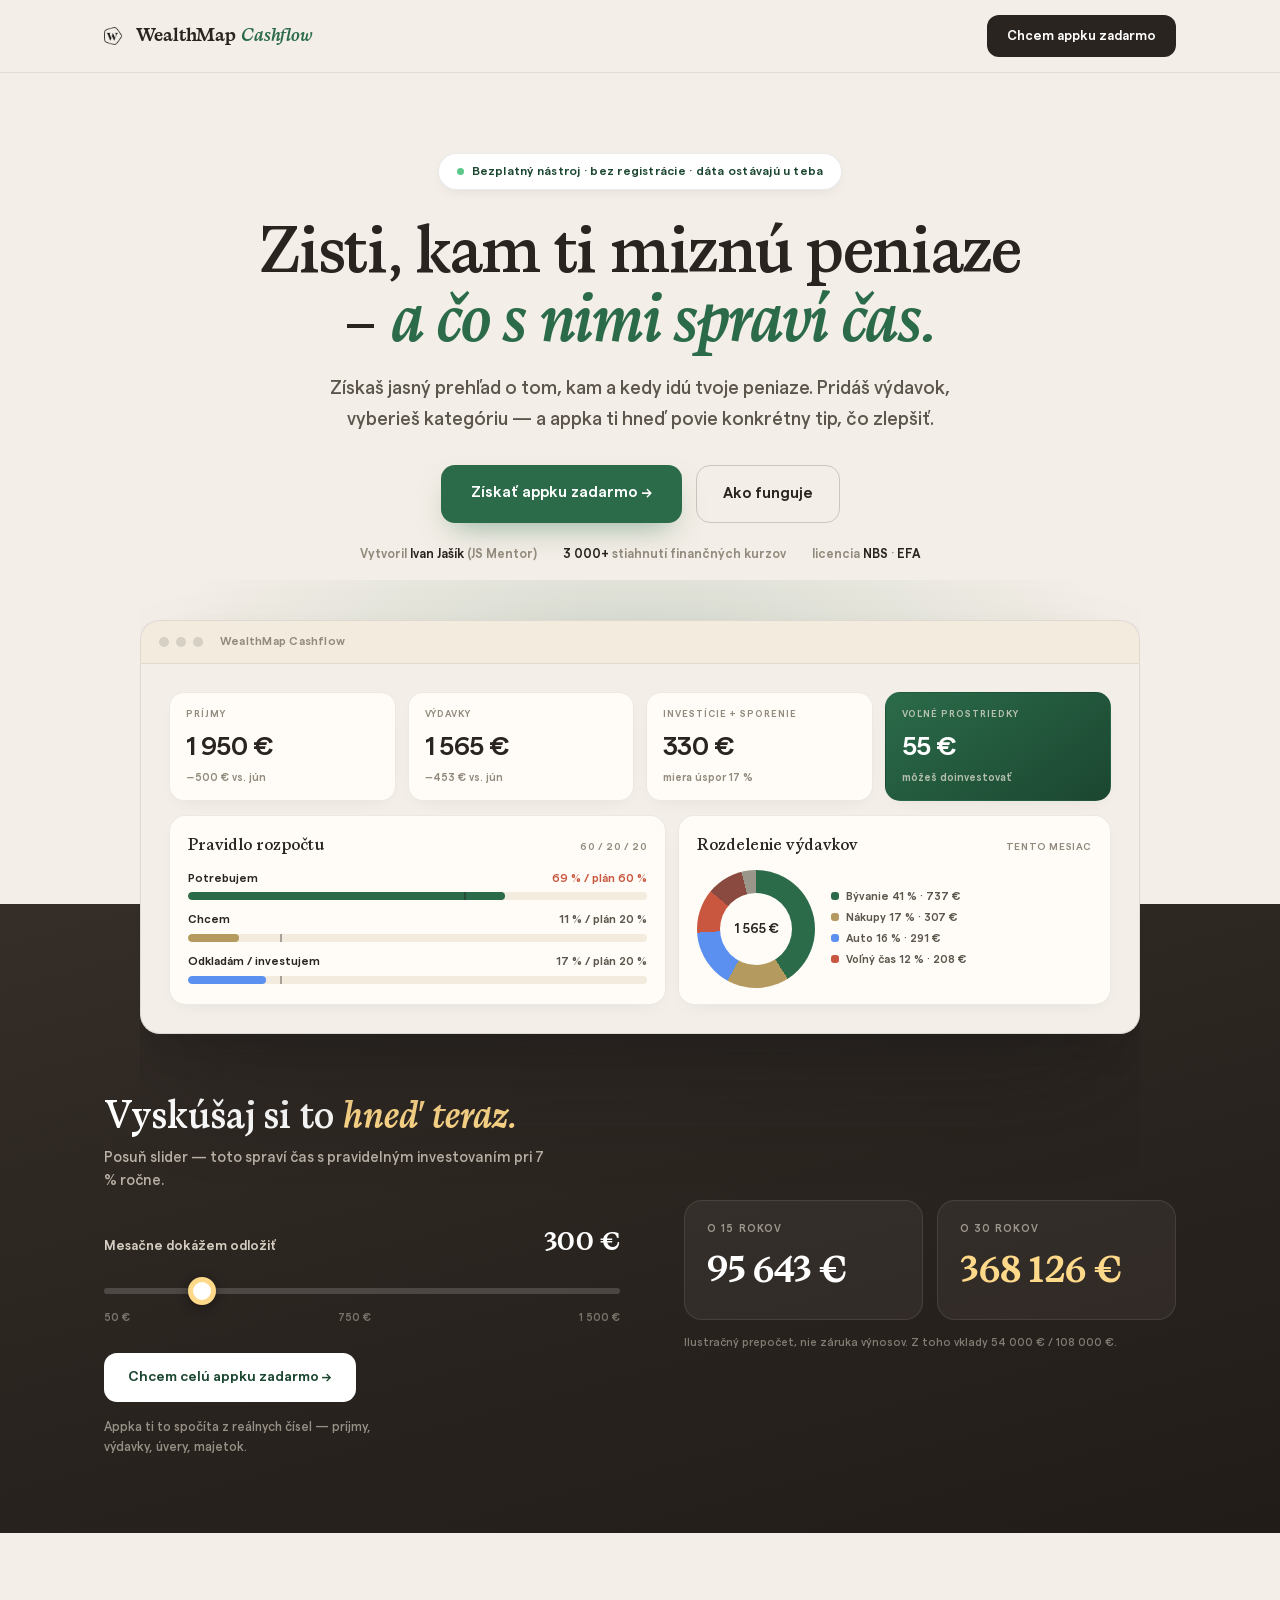
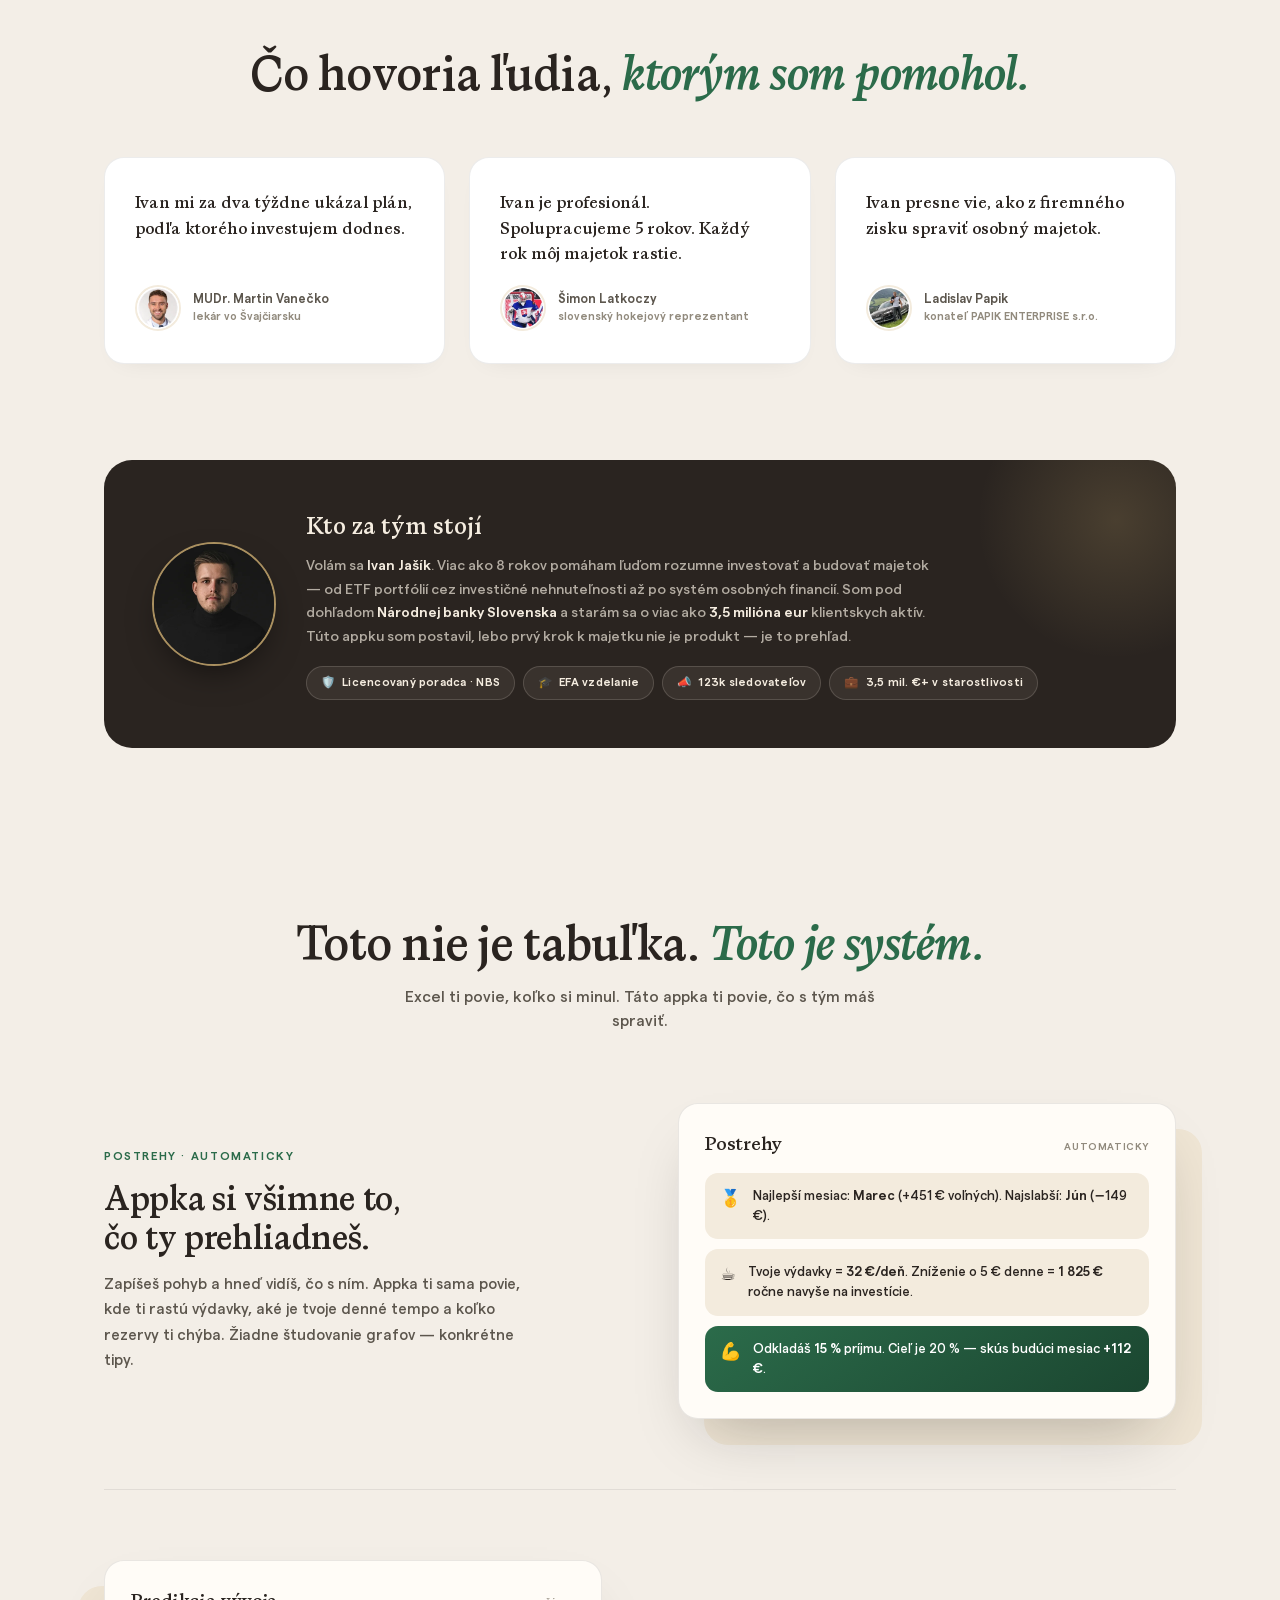
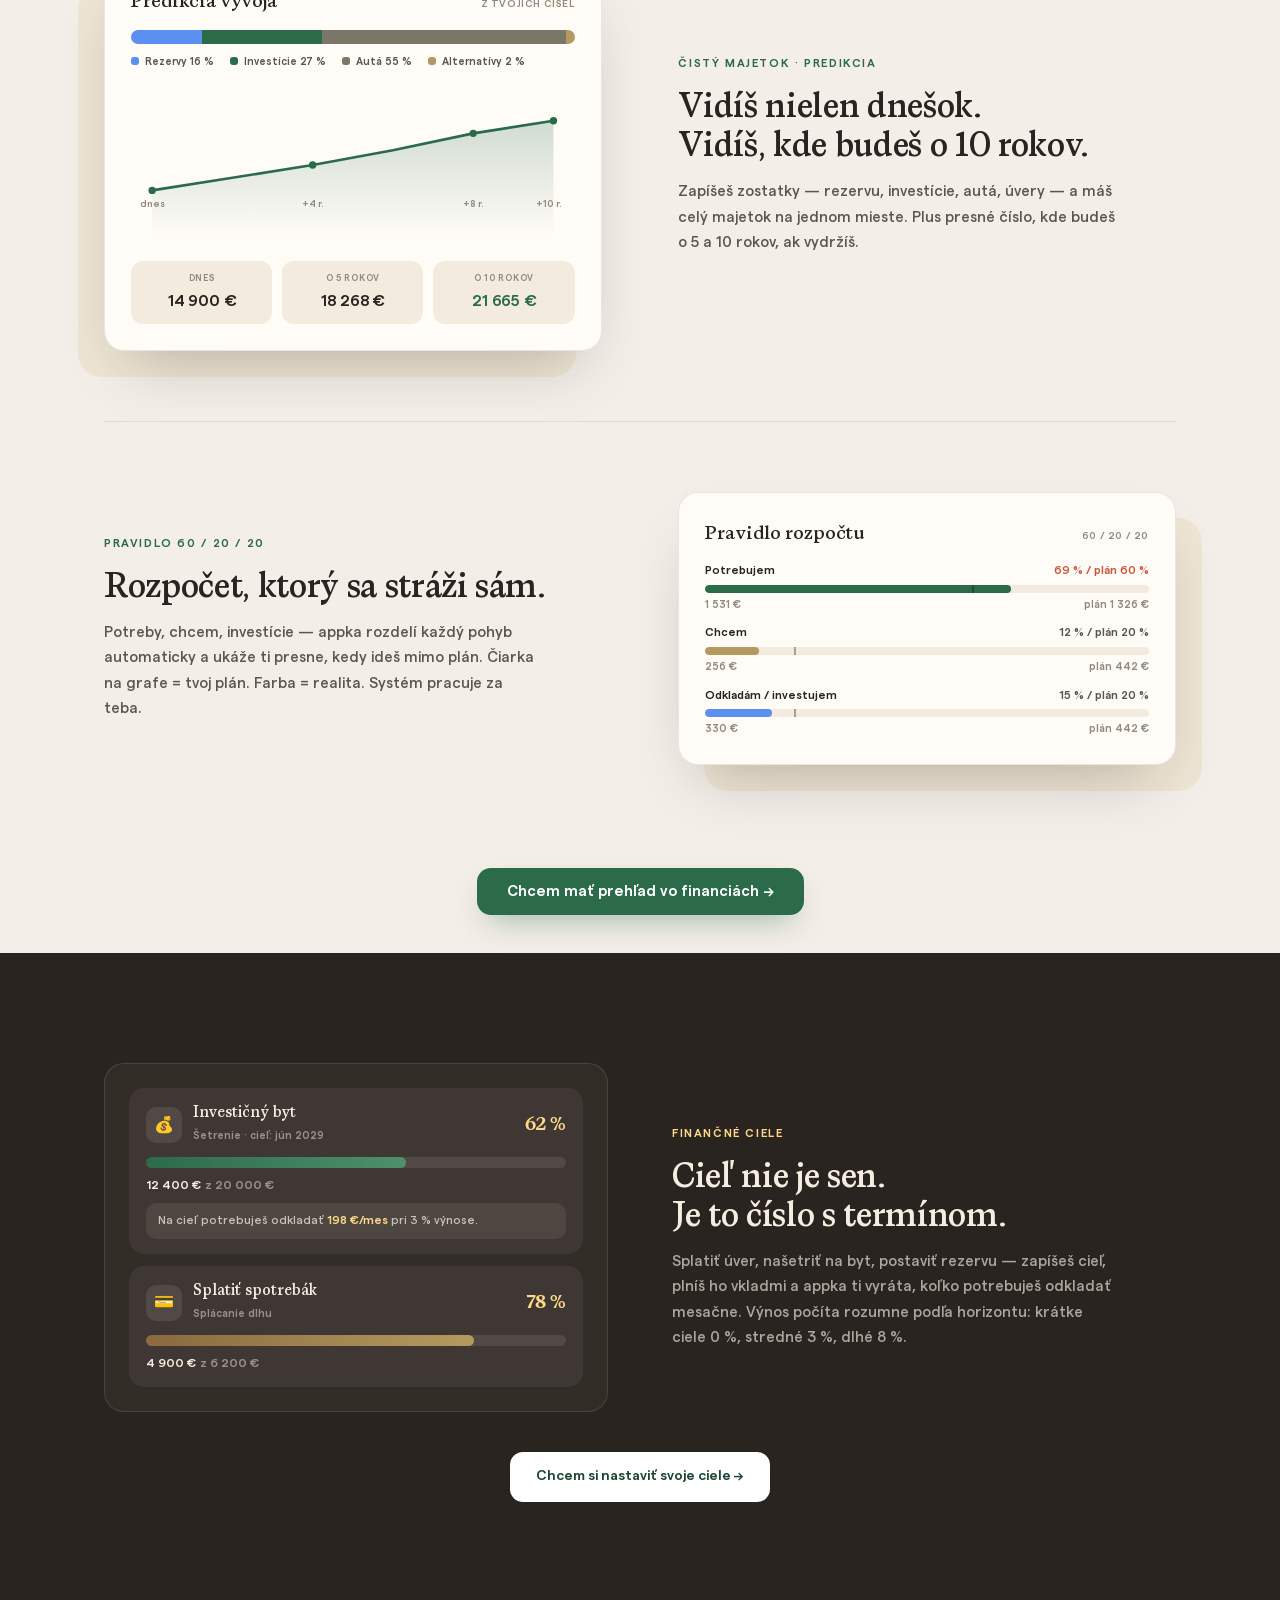
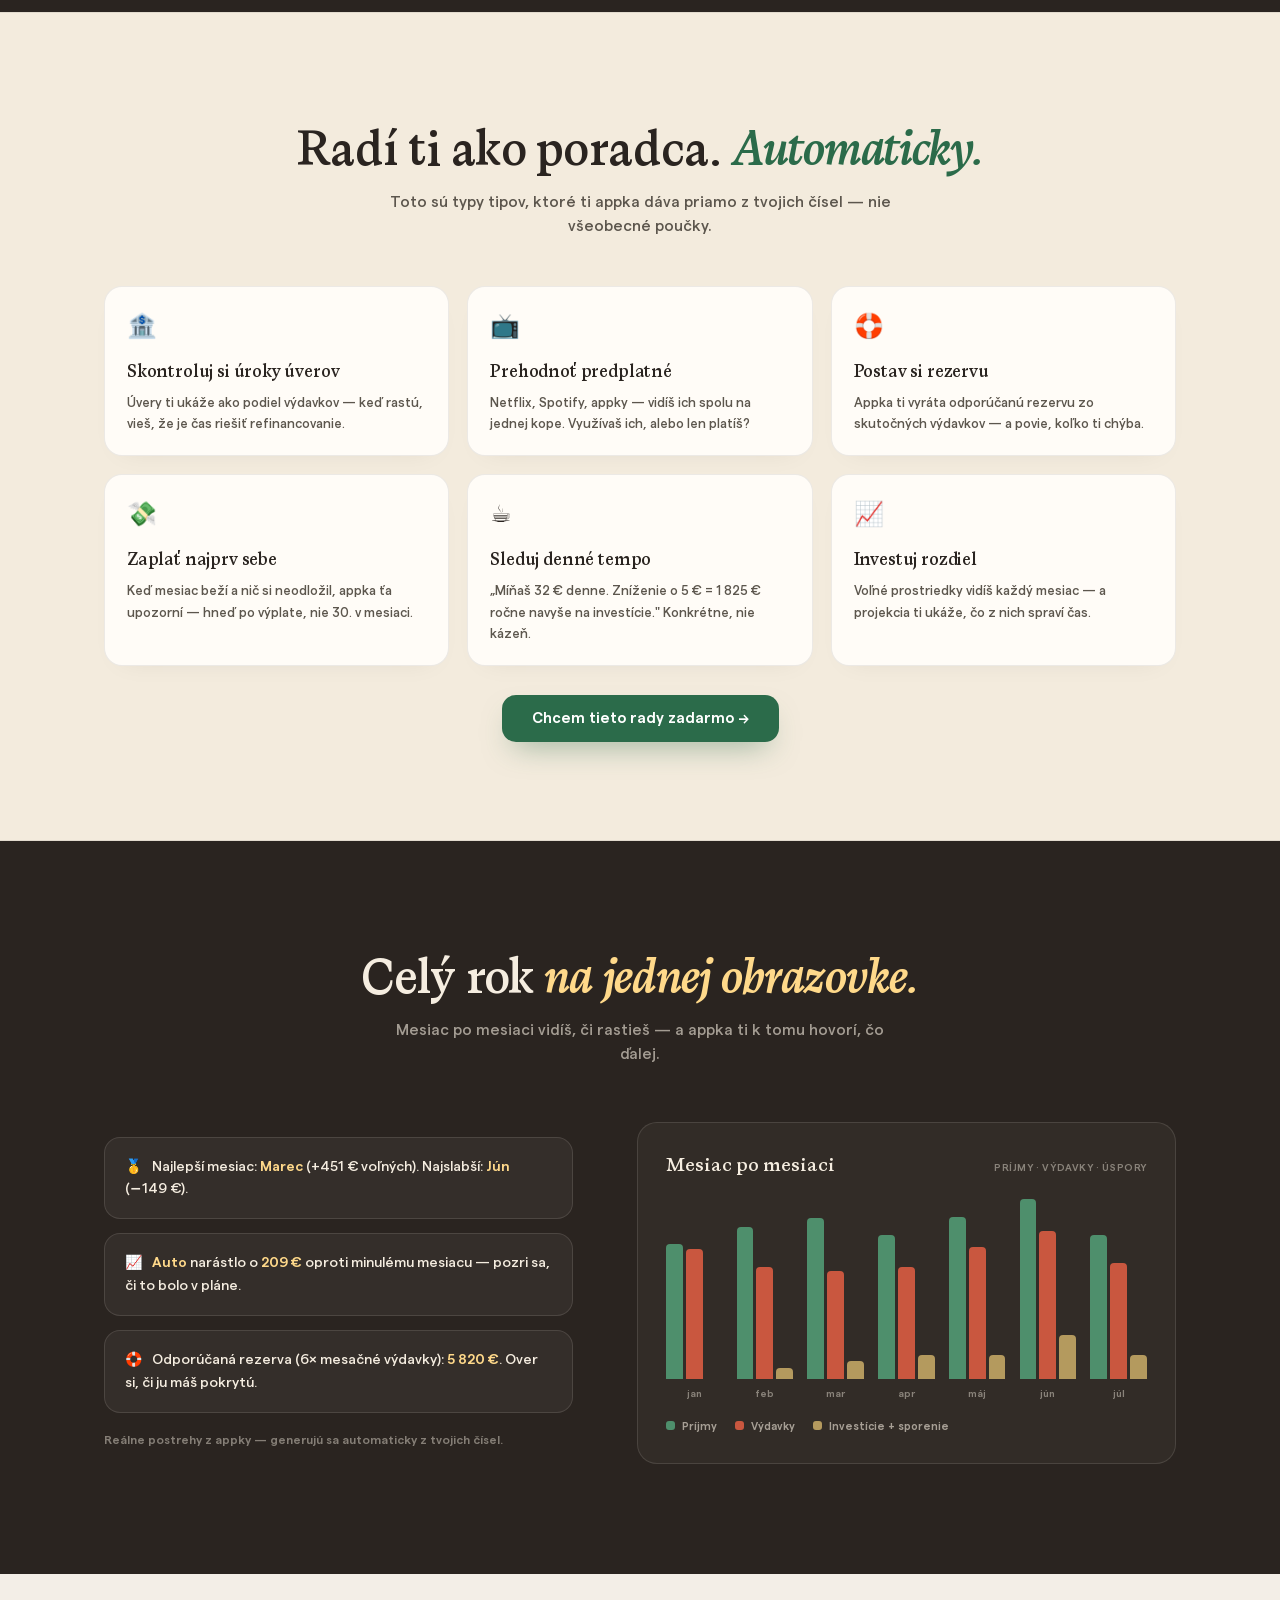
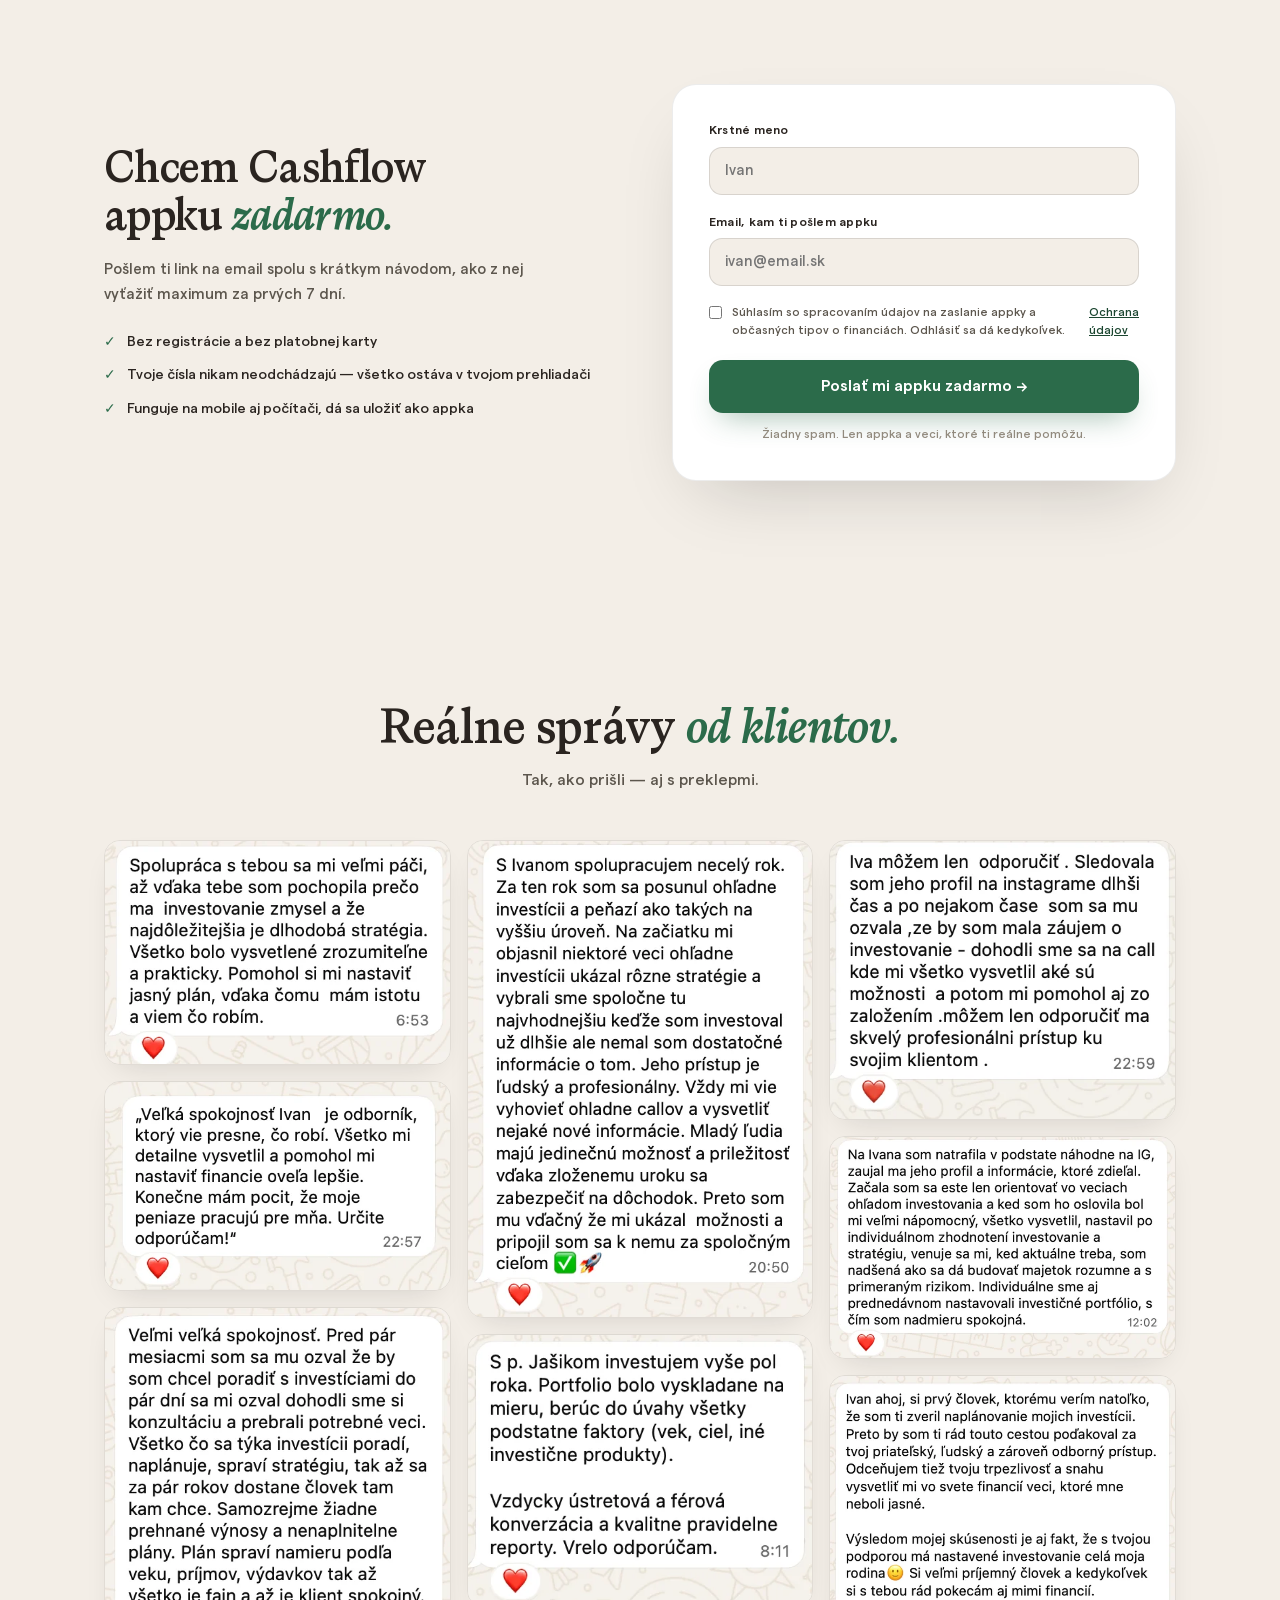
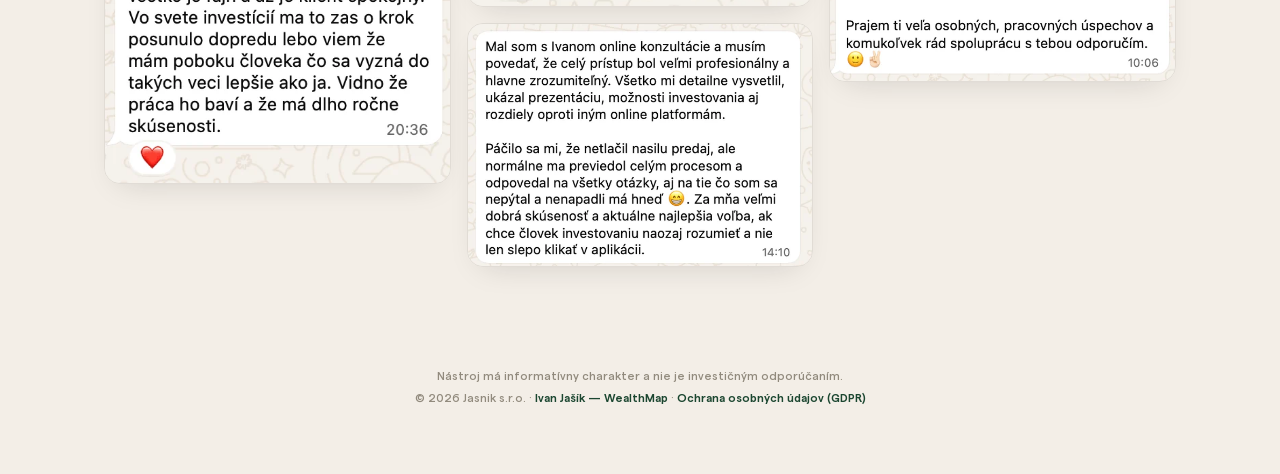
==== index.html @ 5a1b3ca8 "Oprava mobile headeru: bez pretekania, menší padding CTA. Co-authored-by: Cursor <cursoragent@cursor" ====
<!DOCTYPE html>
<html lang="sk">
<head>
<meta charset="UTF-8">
<meta name="viewport" content="width=device-width, initial-scale=1.0, viewport-fit=cover">
<title>WealthMap Cashflow — zisti, kam ti miznú peniaze a čo s nimi spraví čas</title>
<meta name="description" content="Bezplatná appka, ktorá ti ukáže kam idú tvoje peniaze, koľko dokážeš investovať a aký majetok z toho vyrastie. Bez registrácie, dáta ostávajú u teba.">
<style>
  @font-face{font-family:'Calvino';src:url([data-uri]) format('woff2');font-weight:400 600;font-style:normal;font-display:swap}
  @font-face{font-family:'Calvino';src:url([data-uri]) format('woff2');font-weight:700 800;font-style:normal;font-display:swap}
  @font-face{font-family:'Calvino';src:url([data-uri]) format('woff2');font-weight:400 800;font-style:italic;font-display:swap}
  @font-face{font-family:'Matter';src:url([data-uri]) format('woff2');font-weight:400;font-display:swap}
  @font-face{font-family:'Matter';src:url([data-uri]) format('woff2');font-weight:500 600;font-display:swap}
  @font-face{font-family:'Matter';src:url([data-uri]) format('woff2');font-weight:700 800;font-display:swap}
  :root{
    --bg:#f3eee7; --paper:#FFFCF7; --card:#F3EBDD; --panel:#EFE5D4; --ink:#2a2420; --muted:#5C564D; --faint:#918A7D;
    --green:#2B6B4A; --green-d:#1B4630; --glow:#5BC78A; --gold:#B49A5E; --red:#C9573F; --blue:#5B8FF0; --hair:rgba(20,20,20,.08);
    --ds:'Calvino',Georgia,serif; --bs:'Matter',system-ui,sans-serif;
  }
  *{margin:0;padding:0;box-sizing:border-box}
  html{scroll-behavior:smooth;overflow-x:hidden;overflow-x:clip}
  body{background:var(--bg);color:var(--ink);font-family:var(--bs);-webkit-font-smoothing:antialiased;line-height:1.55;overflow-x:hidden;overflow-x:clip}
  .wrap{max-width:1120px;margin:0 auto;padding:0 24px}
  a{color:inherit}

  .rv{opacity:0;transform:translateY(22px);transition:opacity .7s ease,transform .7s ease}
  .rv.in{opacity:1;transform:none}
  .nbtn-short{display:none}
  @media(prefers-reduced-motion:reduce){.rv{opacity:1;transform:none;transition:none}*{transition:none!important;animation:none!important;scroll-behavior:auto}}

  nav{position:sticky;top:0;z-index:60;background:color-mix(in srgb,var(--bg) 88%,transparent);backdrop-filter:blur(16px);-webkit-backdrop-filter:blur(16px);border-bottom:1px solid var(--hair)}
  .nv{display:flex;align-items:center;justify-content:space-between;gap:16px;padding:15px 0}
  .logo{font-family:var(--ds);font-weight:700;font-size:19px;letter-spacing:-.01em;display:flex;align-items:center;min-width:0;white-space:nowrap}
  .logo i,.logo-sub{font-style:italic;color:var(--green);font-weight:600}
  .logo-sub{margin-left:.28em}
  .nbtn{background:var(--ink);color:#fff;text-decoration:none;font-size:13px;font-weight:800;padding:11px 20px;border-radius:12px;transition:background .2s,transform .2s;flex-shrink:0;white-space:nowrap}
  .nbtn:hover{background:var(--green-d);transform:translateY(-1px)}

  @media(max-width:720px){
    .wrap{padding:0 14px}
    .nv{padding:10px 0;gap:8px;flex-wrap:nowrap}
    .logo{font-size:13px;min-width:0;gap:0;letter-spacing:-.025em}
    .logo img{height:18px!important;width:auto!important;vertical-align:middle!important;margin-right:5px!important;flex-shrink:0}
    .logo-sub{display:inline;margin-left:.18em}
    .nbtn{flex-shrink:0;font-size:11px;padding:7px 6px;border-radius:9px;white-space:nowrap;line-height:1.15}
    .nbtn-full{display:none}
    .nbtn-short{display:inline}
    .eyebrow{max-width:100%;box-sizing:border-box;white-space:normal;line-height:1.35;padding:8px 14px;font-size:11.5px;border-radius:16px}
    .hcta{flex-direction:column;align-items:stretch;gap:10px}
    .btn-p,.btn-s{width:100%;text-align:center;padding:15px 18px;box-sizing:border-box}
    .trust{gap:6px 16px}
    .hero,.heroshot{overflow-x:clip;max-width:100%}
    .heroshot::before{inset:-24px 0 auto;width:100%;left:0;right:0}
    .browser{max-width:100%;box-shadow:0 28px 56px -28px rgba(20,20,20,.4),0 12px 24px -16px rgba(20,20,20,.2)}
    .about::after{right:-40px;top:-40px;width:180px;height:180px}
  }
  @media(max-width:400px){
    .wrap{padding:0 12px}
    .nv{gap:8px;padding:8px 0}
    .logo{font-size:12px}
    .logo img{height:17px!important;margin-right:4px!important}
    .nbtn{font-size:10.5px;padding:6px 5px;border-radius:8px}
  }

  /* HERO */
  .hero{padding:clamp(48px,7vw,80px) 0 0;text-align:center;position:relative;overflow-x:clip}
  .eyebrow{display:inline-flex;align-items:center;gap:8px;background:#fff;border:1px solid var(--hair);border-radius:99px;padding:8px 18px;font-size:12px;font-weight:800;color:var(--green-d);margin-bottom:26px;letter-spacing:.02em;box-shadow:0 4px 14px -6px rgba(20,20,20,.12)}
  .eyebrow::before{content:"";width:7px;height:7px;border-radius:50%;background:var(--glow)}
  h1{text-wrap:balance;font-family:var(--ds);font-weight:600;font-size:clamp(38px,6vw,66px);line-height:1.05;letter-spacing:-.02em;max-width:860px;margin:0 auto 20px}
  h1 em{font-style:italic;color:var(--green)}
  .sub{font-size:clamp(15px,2vw,18.5px);font-weight:500;color:var(--muted);max-width:640px;margin:0 auto 30px;line-height:1.65}
  .hcta{display:flex;justify-content:center;gap:14px;flex-wrap:wrap;margin-bottom:22px}
  .btn-p{background:var(--green);color:#fff;text-decoration:none;font-size:15px;font-weight:800;padding:16px 30px;border-radius:14px;transition:.2s;box-shadow:0 14px 30px -12px rgba(43,107,74,.5)}
  .btn-p:hover{background:var(--green-d);transform:translateY(-2px)}
  .btn-s{background:transparent;color:var(--ink);text-decoration:none;font-size:15px;font-weight:800;padding:16px 26px;border-radius:14px;border:1.5px solid rgba(20,20,20,.18);transition:.2s}
  .btn-s:hover{border-color:var(--ink)}
  .trust{display:flex;flex-wrap:wrap;justify-content:center;gap:8px 26px;font-size:12.5px;font-weight:700;color:var(--faint);margin-bottom:clamp(36px,6vw,56px)}
  .trust b{color:var(--ink);font-weight:800}

  /* ===== ŽIVÝ DASHBOARD (natívne UI appky) ===== */
  .heroshot{position:relative;max-width:min(1000px,100%);margin:0 auto;z-index:2;text-align:left;overflow-x:clip}
  .heroshot::before{content:"";position:absolute;inset:-40px -60px auto;height:70%;background:radial-gradient(60% 80% at 50% 20%,rgba(43,107,74,.14),transparent 70%);z-index:-1;pointer-events:none}
  .browser{border-radius:20px;overflow:hidden;border:1px solid rgba(20,20,20,.1);box-shadow:0 60px 120px -40px rgba(20,20,20,.45),0 20px 40px -20px rgba(20,20,20,.25);background:var(--bg)}
  .bbar{display:flex;align-items:center;gap:7px;background:var(--card);border-bottom:1px solid var(--hair);padding:12px 18px}
  .bbar span{width:10px;height:10px;border-radius:50%;background:rgba(20,20,20,.13)}
  .bbar i{font-style:normal;font-size:11.5px;font-weight:700;color:var(--faint);margin-left:10px;letter-spacing:.02em}
  .app{padding:clamp(16px,2.6vw,28px)}
  .kpis{display:grid;grid-template-columns:repeat(4,1fr);gap:12px;margin-bottom:14px}
  @media(max-width:760px){.kpis{grid-template-columns:1fr 1fr}}
  .kpi{background:var(--paper);border:1px solid var(--hair);border-radius:15px;padding:14px 16px;box-shadow:0 6px 18px -10px rgba(20,20,20,.1)}
  .kpi .kl{font-size:9.5px;font-weight:800;letter-spacing:.1em;text-transform:uppercase;color:var(--faint);margin-bottom:5px}
  .kpi .kv{font-size:clamp(19px,2.4vw,26px);font-weight:800;letter-spacing:-.02em}
  .kpi .ks{font-size:10.5px;font-weight:700;color:var(--faint);margin-top:3px}
  .kpi.gr{background:linear-gradient(145deg,#2B6B4A,#1B4630);border-color:transparent;color:#fff}
  .kpi.gr .kl,.kpi.gr .ks{color:rgba(243,235,221,.7)}
  .apppanels{display:grid;grid-template-columns:1.15fr 1fr;gap:12px}
  @media(max-width:760px){.apppanels{grid-template-columns:1fr}}
  .apanel{background:var(--paper);border:1px solid var(--hair);border-radius:16px;padding:16px 18px;box-shadow:0 6px 18px -10px rgba(20,20,20,.1)}
  .apanel h4{font-family:var(--ds);font-size:16.5px;font-weight:600;margin-bottom:12px;display:flex;justify-content:space-between;align-items:baseline}
  .apanel h4 small{font-family:var(--bs);font-size:10px;font-weight:800;color:var(--faint);letter-spacing:.06em}
  .rl{margin-bottom:11px}
  .rl .rt{display:flex;justify-content:space-between;font-size:11.5px;font-weight:800;margin-bottom:5px}
  .rl .rt b{color:var(--muted);font-weight:800}
  .rl .rt .over{color:var(--red)}
  .bar{height:8px;border-radius:5px;background:var(--card);overflow:hidden;position:relative}
  .bar::after{content:"";position:absolute;left:var(--plan,60%);top:-2px;bottom:-2px;width:2px;background:rgba(20,20,20,.35)}
  .bar i{display:block;height:100%;border-radius:5px;background:var(--green);width:0;transition:width 1.1s cubic-bezier(.2,.7,.2,1)}
  .bar i.gold{background:var(--gold)}
  .bar i.blue{background:var(--blue)}
  .in .bar i{width:var(--w)}
  .donutrow{display:flex;gap:16px;align-items:center}
  .donut{width:118px;height:118px;border-radius:50%;flex-shrink:0;background:conic-gradient(var(--green) 0 41%,var(--gold) 41% 58%,var(--blue) 58% 74%,var(--red) 74% 86%,#8a4a3f 86% 96%,#9a9689 96% 100%);display:grid;place-items:center;transform:rotate(-90deg);opacity:0;transition:transform 1s ease,opacity .8s ease}
  .in .donut{transform:rotate(0);opacity:1}
  .donut::after{content:"";width:72px;height:72px;border-radius:50%;background:var(--paper)}
  .donut b{position:absolute;transform:rotate(90deg);font-size:13px;font-weight:800}
  .in .donut b{transform:rotate(0)}
  .dleg{font-size:11px;font-weight:700;color:var(--muted);line-height:1.9}
  .dleg i{display:inline-block;width:8px;height:8px;border-radius:3px;margin-right:7px}

  /* TEASER BAND */
  .teaserband{background:linear-gradient(165deg,#342d28,#211c18);margin-top:-130px;padding:190px 0 76px;color:#fff}
  @media(max-width:700px){.teaserband{margin-top:-70px;padding-top:120px}}
  .trow{display:grid;grid-template-columns:1.05fr 1fr;gap:clamp(28px,5vw,70px);align-items:center}
  @media(max-width:820px){.trow{grid-template-columns:1fr}}
  .teaser .tt{text-wrap:balance;font-family:var(--ds);font-size:clamp(26px,3.6vw,38px);font-weight:600;line-height:1.15;margin-bottom:10px}
  .teaser .tt em{font-style:italic;color:#FFD98A}
  .teaser .ts{font-size:14.5px;font-weight:600;color:rgba(243,235,221,.7);margin-bottom:30px;max-width:440px}
  .sliderbox label{display:flex;justify-content:space-between;align-items:baseline;font-size:13px;font-weight:800;color:rgba(243,235,221,.85);margin-bottom:14px}
  .sliderbox label b{font-size:26px;color:#fff;font-family:var(--ds)}
  input[type=range]{width:100%;appearance:none;height:6px;border-radius:99px;background:rgba(255,255,255,.16);outline:none}
  input[type=range]::-webkit-slider-thumb{appearance:none;width:28px;height:28px;border-radius:50%;background:#fff;cursor:pointer;box-shadow:0 3px 12px rgba(0,0,0,.4);border:5px solid #FFD98A}
  input[type=range]::-moz-range-thumb{width:18px;height:18px;border-radius:50%;background:#fff;border:5px solid #FFD98A;cursor:pointer}
  .rmarks{display:flex;justify-content:space-between;font-size:10.5px;font-weight:700;color:rgba(243,235,221,.4);margin-top:9px}
  .tres{display:grid;grid-template-columns:1fr 1fr;gap:14px}
  .tcell{background:rgba(245,237,224,.05);border:1px solid rgba(245,237,224,.1);border-radius:18px;padding:20px 22px}
  .tcell .l{font-size:10.5px;font-weight:800;letter-spacing:.1em;text-transform:uppercase;color:rgba(243,235,221,.55);margin-bottom:6px}
  .tcell .v{font-family:var(--ds);font-size:clamp(26px,3vw,36px);font-weight:700;color:#fff}
  .tcell.big .v{color:#FFD98A}
  .tnote{grid-column:1/-1;font-size:11px;font-weight:600;color:rgba(243,235,221,.45)}
  .tcta{margin-top:26px;display:flex;flex-wrap:wrap;align-items:center;gap:16px}
  .tcta a{background:#fff;color:var(--green-d);text-decoration:none;font-weight:800;font-size:14px;padding:14px 24px;border-radius:13px;transition:.2s}
  .tcta a:hover{transform:translateY(-2px)}
  .tcta span{font-size:12.5px;font-weight:600;color:rgba(243,235,221,.55);max-width:280px}

  /* FEATURES */
  .features{padding:clamp(70px,9vw,110px) 0 clamp(20px,4vw,50px)}
  .sh{text-wrap:balance;font-family:var(--ds);font-weight:600;font-size:clamp(30px,4.4vw,48px);letter-spacing:-.015em;text-align:center;line-height:1.1;margin-bottom:14px}
  .sh em{font-style:italic;color:var(--green)}
  .shs{text-align:center;color:var(--muted);font-weight:500;font-size:15.5px;max-width:520px;margin:0 auto}
  .frow{display:grid;grid-template-columns:1fr 1fr;gap:clamp(26px,6vw,90px);align-items:center;padding:clamp(40px,6vw,70px) 0}
  .frow+.frow{border-top:1px solid var(--hair)}
  @media(max-width:840px){
    .frow{grid-template-columns:1fr;gap:24px;padding:40px 0}
    .frow .fmedia{order:-1;margin:0}
    .fmedia::before{display:none}
    .fcardui{box-shadow:0 14px 30px -18px rgba(20,20,20,.18)}
  }
  .fkicker{font-size:11.5px;font-weight:800;letter-spacing:.14em;text-transform:uppercase;color:var(--green);margin-bottom:14px}
  .frow h3{text-wrap:balance;font-family:var(--ds);font-size:clamp(25px,3vw,34px);font-weight:600;letter-spacing:-.01em;line-height:1.15;margin-bottom:14px}
  .frow>div>p{font-size:15px;font-weight:500;color:var(--muted);line-height:1.7;max-width:440px}
  .fmedia{position:relative}
  .fmedia::before{content:"";position:absolute;inset:26px -26px -26px 26px;background:var(--panel);border-radius:24px;z-index:0}
  .fmedia.alt::before{inset:26px 26px -26px -26px}
  .fcardui{position:relative;z-index:1;background:var(--paper);border:1px solid rgba(20,20,20,.09);border-radius:20px;padding:clamp(18px,2.6vw,26px);box-shadow:0 30px 60px -25px rgba(20,20,20,.28)}
  .fcardui h4{font-family:var(--ds);font-size:19px;font-weight:600;margin-bottom:14px;display:flex;justify-content:space-between;align-items:baseline}
  .fcardui h4 small{font-family:var(--bs);font-size:10px;font-weight:800;color:var(--faint);letter-spacing:.06em}

  .insight{display:flex;gap:12px;background:var(--card);border-radius:13px;padding:13px 15px;margin-bottom:10px;font-size:13px;font-weight:600;line-height:1.55;align-items:flex-start}
  .insight:last-child{margin-bottom:0}
  .insight .ie{font-size:17px;flex-shrink:0}
  .insight.hl{background:linear-gradient(145deg,#2B6B4A,#1B4630);color:#fff}
  .insight b{font-weight:800}

  .alloc{display:flex;height:14px;border-radius:8px;overflow:hidden;margin-bottom:10px}
  .alloc i{display:block;height:100%}
  .alleg{display:flex;flex-wrap:wrap;gap:6px 16px;font-size:10.5px;font-weight:700;color:var(--muted);margin-bottom:18px}
  .alleg i{display:inline-block;width:8px;height:8px;border-radius:3px;margin-right:6px}
  .chart{width:100%;height:auto;display:block}
  .chart .line{fill:none;stroke:var(--green);stroke-width:2.5;stroke-dasharray:600;stroke-dashoffset:600;transition:stroke-dashoffset 1.6s ease .2s}
  .in .chart .line{stroke-dashoffset:0}
  .chart .area{fill:url(#gfill);opacity:0;transition:opacity 1s ease .8s}
  .in .chart .area{opacity:1}
  .chart .dot{fill:var(--green)}
  .chart text{font-family:var(--bs);font-size:9px;font-weight:700;fill:var(--faint)}
  .statcells{display:grid;grid-template-columns:repeat(3,1fr);gap:10px;margin-top:14px}
  .scell{background:var(--card);border-radius:12px;padding:11px 12px;text-align:center}
  .scell .l{font-size:9px;font-weight:800;letter-spacing:.08em;text-transform:uppercase;color:var(--faint);margin-bottom:3px}
  .scell .v{font-size:15.5px;font-weight:800;letter-spacing:-.01em}
  .scell.g .v{color:var(--green)}

  /* TIPY */
  .tipsec{background:var(--card);border-top:1px solid var(--hair);border-bottom:1px solid var(--hair);padding:clamp(70px,9vw,110px) 0}
  .tipgrid{display:grid;grid-template-columns:repeat(3,1fr);gap:clamp(12px,2vw,18px);margin-top:clamp(32px,5vw,48px)}
  @media(max-width:840px){.tipgrid{grid-template-columns:1fr}}
  .tipc{background:var(--paper);border:1px solid var(--hair);border-radius:18px;padding:22px 22px 20px;box-shadow:0 10px 26px -18px rgba(20,20,20,.1)}
  .tipc .te{font-size:24px;display:block;margin-bottom:12px}
  .tipc b{display:block;font-family:var(--ds);font-size:17.5px;font-weight:600;margin-bottom:7px;letter-spacing:-.01em}
  .tipc p{font-size:13px;font-weight:500;color:var(--muted);line-height:1.65}

  .goalmock{background:var(--card);border-radius:15px;padding:15px 17px;margin-bottom:12px}
  .goalmock:last-child{margin-bottom:0}
  .gmh{display:flex;align-items:center;gap:11px;margin-bottom:10px}
  .gmi{width:36px;height:36px;border-radius:10px;background:var(--paper);display:grid;place-items:center;font-size:16px;flex-shrink:0}
  .gmt{flex:1;min-width:0}
  .gmt b{display:block;font-family:var(--ds);font-size:15.5px;font-weight:600;line-height:1.2}
  .gmt small{font-size:10.5px;font-weight:700;color:var(--faint)}
  .gmp{font-family:var(--ds);font-size:19px;font-weight:700;color:var(--green)}
  .gmbar{height:11px;border-radius:7px;background:var(--paper);overflow:hidden;margin-bottom:8px}
  .gmbar i{display:block;height:100%;border-radius:7px;background:linear-gradient(90deg,#2B6B4A,#4E8F6C);width:0;transition:width 1s cubic-bezier(.2,.7,.2,1)}
  .gmbar i.d{background:linear-gradient(90deg,#8a6a3e,#B49A5E)}
  .in .gmbar i{width:var(--w)}
  .gmn{font-size:12px;font-weight:800}
  .gmn span{color:var(--faint);font-weight:700}
  .gmnote{font-size:11.5px;font-weight:600;color:var(--muted);background:var(--paper);border-radius:10px;padding:9px 12px;margin-top:9px}
  .gmnote b{color:var(--ink)}

  .goalsband{padding:clamp(70px,9vw,110px) 0}
  .goalsband .bgrid{margin-top:0;grid-template-columns:1fr 1fr}
  .gbcard{background:rgba(245,237,224,.04);border:1px solid rgba(245,237,224,.12);border-radius:20px;padding:clamp(16px,2.4vw,24px)}
  .gm-dark{background:rgba(245,237,224,.06);border-radius:15px;padding:15px 17px;margin-bottom:12px}
  .gm-dark:last-child{margin-bottom:0}
  .gm-dark .gmi{background:rgba(245,237,224,.1)}
  .gm-dark .gmt b{color:#F5EDE0}
  .gm-dark .gmt small{color:rgba(245,237,224,.5)}
  .gm-dark .gmp{color:#FFD98A}
  .gm-dark .gmbar{background:rgba(245,237,224,.1)}
  .gm-dark .gmn{color:#F5EDE0}
  .gm-dark .gmn span{color:rgba(245,237,224,.5)}
  .gm-dark .gmnote{background:rgba(245,237,224,.08);color:rgba(245,237,224,.75)}
  .gm-dark .gmnote b{color:#FFD98A}

  /* BLACK BAND */
  .black{background:#2a2420;color:#F5EDE0;padding:clamp(70px,9vw,110px) 0}
  .black .sh{color:#F5EDE0}
  .black .sh em{color:#FFD98A}
  .black .shs{color:rgba(245,237,224,.6)}
  .bgrid{display:grid;grid-template-columns:1fr 1.15fr;gap:clamp(24px,5vw,70px);align-items:center;margin-top:clamp(32px,5vw,56px)}
  @media(max-width:840px){.bgrid{grid-template-columns:1fr}.goalsband .bgrid{grid-template-columns:1fr}.gmt small{display:block}}
  .chip{background:rgba(245,237,224,.05);border:1px solid rgba(245,237,224,.12);border-radius:16px;padding:18px 20px;margin-bottom:14px;font-size:14px;font-weight:600;line-height:1.6}
  .chip b{color:#FFD98A}
  .chip .ce{margin-right:10px}
  .bnote{font-size:12px;font-weight:700;color:rgba(245,237,224,.45);margin-top:18px}
  .bchartcard{background:rgba(245,237,224,.04);border:1px solid rgba(245,237,224,.12);border-radius:20px;padding:clamp(18px,2.6vw,28px)}
  .bchartcard h4{font-family:var(--ds);font-size:19px;font-weight:600;margin-bottom:18px;display:flex;justify-content:space-between;align-items:baseline}
  .bchartcard h4 small{font-family:var(--bs);font-size:10px;font-weight:800;color:rgba(245,237,224,.45);letter-spacing:.06em}
  .bars{display:flex;align-items:flex-end;gap:clamp(6px,1.4vw,14px);height:180px}
  .bg-g{flex:1;display:flex;align-items:flex-end;gap:3px;height:100%}
  .bg-g i{flex:1;border-radius:4px 4px 0 0;height:0;transition:height 1s cubic-bezier(.2,.7,.2,1)}
  .in .bg-g i{height:var(--h)}
  .bg-g .inc{background:#4E8F6C}
  .bg-g .exp{background:#C9573F}
  .bg-g .sav{background:#B49A5E}
  .bxl{display:flex;gap:clamp(6px,1.4vw,14px);margin-top:8px}
  .bxl span{flex:1;text-align:center;font-size:10px;font-weight:700;color:rgba(245,237,224,.45)}
  .bleg{display:flex;gap:18px;font-size:11px;font-weight:700;color:rgba(245,237,224,.6);margin-top:16px}
  .bleg i{display:inline-block;width:9px;height:9px;border-radius:3px;margin-right:7px}

  /* FORM */
  .formsec{padding:clamp(70px,9vw,110px) 0}
  .fgrid{display:grid;grid-template-columns:1fr 1fr;gap:clamp(30px,5vw,80px);align-items:center}
  @media(max-width:840px){.fgrid{grid-template-columns:1fr}}
  .fleft h2{text-wrap:balance;font-family:var(--ds);font-size:clamp(30px,4vw,44px);font-weight:600;letter-spacing:-.015em;margin-bottom:16px;line-height:1.1}
  .fleft h2 em{font-style:italic;color:var(--green)}
  .fleft p{font-size:15px;color:var(--muted);font-weight:500;margin-bottom:24px;line-height:1.7;max-width:420px}
  .fchecks{display:flex;flex-direction:column;gap:12px}
  .fchecks div{display:flex;gap:11px;font-size:14px;font-weight:600;color:var(--ink)}
  .fchecks span{color:var(--green);font-weight:800}
  form{background:#fff;border:1px solid var(--hair);border-radius:24px;padding:clamp(24px,3.4vw,36px);box-shadow:0 30px 70px -30px rgba(20,20,20,.22)}
  .fl{font-size:12px;font-weight:800;color:var(--ink);margin-bottom:7px;display:block;letter-spacing:.02em}
  input[type=text],input[type=email],select{width:100%;border:1.5px solid rgba(20,20,20,.12);background:var(--bg);border-radius:13px;padding:14px 15px;font-family:var(--bs);font-size:14.5px;font-weight:600;color:var(--ink);margin-bottom:18px;outline:none;transition:border .2s}
  input:focus,select:focus{border-color:var(--green)}
  .gdpr{display:flex;gap:10px;align-items:flex-start;font-size:11.5px;font-weight:600;color:var(--muted);margin-bottom:20px;line-height:1.55}
  .gdpr input{margin-top:2px;accent-color:var(--green)}
  .gdpr a{color:var(--green-d)}
  .sbtn{width:100%;background:var(--green);color:#fff;border:0;border-radius:14px;padding:17px;font-family:var(--bs);font-size:15.5px;font-weight:800;cursor:pointer;transition:.2s;box-shadow:0 14px 30px -12px rgba(43,107,74,.45)}
  .sbtn:hover{background:var(--green-d);transform:translateY(-1px)}
  .sbtn:disabled{opacity:.6;cursor:wait;transform:none}
  .fnote{text-align:center;font-size:11.5px;font-weight:600;color:var(--faint);margin-top:13px}
  .success{display:none;text-align:center;padding:30px 8px}
  .success .se{font-size:46px;margin-bottom:14px}
  .success h3{font-family:var(--ds);font-size:26px;font-weight:600;margin-bottom:10px}
  .success p{font-size:14px;color:var(--muted);font-weight:600;margin-bottom:20px}
  .success a.go{display:inline-block;background:var(--green);color:#fff;text-decoration:none;font-weight:800;font-size:14.5px;padding:15px 26px;border-radius:13px}
  .success .up{margin-top:24px;padding-top:22px;border-top:1px solid var(--hair);font-size:13.5px;font-weight:600;color:var(--muted);line-height:1.6}
  .success .up a{color:var(--green-d);font-weight:800}

  .trustsec{padding:clamp(70px,9vw,120px) 0 clamp(56px,8vw,96px)}
  .aboutsec{padding:0 0 clamp(30px,5vw,60px)}
  /* PROOF */
  .proof{padding:clamp(70px,9vw,110px) 0 0!important}

  .wagrid{columns:3;column-gap:16px;margin:clamp(32px,5vw,48px) 0 0}
  @media(max-width:840px){.wagrid{columns:2}}
  @media(max-width:560px){.wagrid{columns:1}}
  .wa{width:100%;border-radius:16px;border:1px solid var(--hair);box-shadow:0 12px 30px -16px rgba(20,20,20,.18);margin-bottom:16px;break-inside:avoid;display:block}

  .proof{padding:0 0 96px}
  .quotes{display:grid;grid-template-columns:repeat(3,1fr);gap:clamp(16px,2.5vw,24px);margin-top:clamp(34px,5vw,56px)}
  @media(max-width:840px){.quotes{grid-template-columns:1fr}}
  .q{background:#fff;border:1px solid var(--hair);border-radius:20px;padding:32px 30px;display:flex;flex-direction:column;gap:18px;justify-content:space-between;font-size:14.5px;font-weight:500;color:var(--ink);line-height:1.7;box-shadow:0 10px 26px -18px rgba(20,20,20,.12)}
  .q p{font-family:var(--ds);font-size:17px;line-height:1.5;font-weight:500}
  .q b{display:flex;align-items:center;gap:12px;margin-top:0;font-size:12.5px;color:var(--muted);font-weight:800;line-height:1.4}
  .q b img{width:46px;height:46px;border-radius:50%;object-fit:cover;flex-shrink:0;border:2px solid var(--card)}
  .q b small{display:block;font-size:11px;font-weight:700;color:var(--faint)}

  /* ABOUT */
  .about{display:grid;grid-template-columns:auto 1fr;gap:30px;align-items:center;background:#2a2420;color:#F5EDE0;border-radius:28px;padding:clamp(28px,4.5vw,48px);position:relative;overflow:hidden}
  .about::after{content:"";position:absolute;right:-80px;top:-80px;width:280px;height:280px;background:radial-gradient(circle,rgba(255,217,138,.15),transparent 70%);pointer-events:none}
  @media(max-width:680px){.about{grid-template-columns:1fr}}
  .ava{width:124px;height:124px;border-radius:50%;object-fit:cover;flex-shrink:0;border:2px solid rgba(255,217,138,.6);box-shadow:0 14px 34px -12px rgba(0,0,0,.6)}
  .creds{display:flex;flex-wrap:wrap;gap:8px;margin-top:16px}
  .cred{display:inline-flex;align-items:center;gap:7px;background:rgba(245,237,224,.07);border:1px solid rgba(245,237,224,.16);border-radius:99px;padding:7px 14px;font-size:11.5px;font-weight:800;color:#F5EDE0;letter-spacing:.02em}
  .cred i{font-style:normal}
  .about h3{font-family:var(--ds);font-size:24px;font-weight:600;margin-bottom:10px}
  .about p{font-size:14px;font-weight:500;color:rgba(245,237,224,.68);line-height:1.7;max-width:640px}
  .about p b{color:#F5EDE0}

  footer{padding:36px 0 64px;text-align:center;font-size:11.5px;font-weight:600;color:var(--faint);line-height:1.9}
  footer a{color:var(--green-d);font-weight:800;text-decoration:none}

  .ovl{position:fixed;inset:0;background:rgba(20,20,20,.55);backdrop-filter:blur(6px);display:none;align-items:center;justify-content:center;z-index:100;padding:20px}
  .ovl.on{display:flex}
  .modal{background:var(--bg);border-radius:24px;max-width:640px;width:100%;max-height:86vh;overflow:auto;padding:clamp(26px,4vw,38px)}
  .modal h2{font-family:var(--ds);font-weight:600;font-size:25px;margin-bottom:18px}
  .modal p{font-size:13px;font-weight:500;line-height:1.7;margin-bottom:13px}
  .modal .mok{background:var(--ink);color:#fff;border:0;border-radius:13px;padding:14px 24px;font-family:var(--bs);font-weight:800;font-size:13.5px;cursor:pointer;margin-top:10px}
</style>
</head>
<body>

<nav><div class="wrap"><div class="nv">
  <div class="logo"><img src="[data-uri]" alt="" style="height:30px;width:auto;vertical-align:-8px;margin-right:9px">WealthMap<span class="logo-sub">Cashflow</span></div>
  <a class="nbtn" href="#ziskat" aria-label="Chcem appku zadarmo"><span class="nbtn-full" aria-hidden="true">Chcem appku zadarmo</span><span class="nbtn-short" aria-hidden="true">Získať zadarmo</span></a>
</div></div></nav>

<header class="hero">
  <div class="wrap">
    <div class="eyebrow">Bezplatný nástroj · bez registrácie · dáta ostávajú u teba</div>
    <h1>Zisti, kam ti miznú peniaze — <em>a čo s nimi spraví čas.</em></h1>
    <p class="sub">Získaš jasný prehľad o tom, kam a kedy idú tvoje peniaze. Pridáš výdavok, vyberieš kategóriu — a appka ti hneď povie konkrétny tip, čo zlepšiť.</p>
    <div class="hcta">
      <a class="btn-p" href="#ziskat">Získať appku zadarmo →</a>
      <a class="btn-s" href="#ako">Ako funguje</a>
    </div>
    <div class="trust"><span>Vytvoril <b>Ivan Jašík</b> (JS Mentor)</span><span><b>3 000+</b> stiahnutí finančných kurzov</span><span>licencia <b>NBS</b> · <b>EFA</b></span></div>

    <!-- ŽIVÝ DASHBOARD -->
    <div class="heroshot rv">
      <div class="browser">
        <div class="bbar"><span></span><span></span><span></span><i>WealthMap Cashflow</i></div>
        <div class="app">
          <div class="kpis">
            <div class="kpi"><div class="kl">Príjmy</div><div class="kv">1 950 €</div><div class="ks">−500 € vs. jún</div></div>
            <div class="kpi"><div class="kl">Výdavky</div><div class="kv">1 565 €</div><div class="ks">−453 € vs. jún</div></div>
            <div class="kpi"><div class="kl">Investície + sporenie</div><div class="kv">330 €</div><div class="ks">miera úspor 17 %</div></div>
            <div class="kpi gr"><div class="kl">Voľné prostriedky</div><div class="kv">55 €</div><div class="ks">môžeš doinvestovať</div></div>
          </div>
          <div class="apppanels">
            <div class="apanel">
              <h4>Pravidlo rozpočtu <small>60 / 20 / 20</small></h4>
              <div class="rl"><div class="rt"><span>Potrebujem</span><b class="over">69 % / plán 60 %</b></div><div class="bar" style="--plan:60%"><i style="--w:69%"></i></div></div>
              <div class="rl"><div class="rt"><span>Chcem</span><b>11 % / plán 20 %</b></div><div class="bar" style="--plan:20%"><i class="gold" style="--w:11%"></i></div></div>
              <div class="rl" style="margin-bottom:0"><div class="rt"><span>Odkladám / investujem</span><b>17 % / plán 20 %</b></div><div class="bar" style="--plan:20%"><i class="blue" style="--w:17%"></i></div></div>
            </div>
            <div class="apanel">
              <h4>Rozdelenie výdavkov <small>TENTO MESIAC</small></h4>
              <div class="donutrow">
                <div class="donut"><b>1 565 €</b></div>
                <div class="dleg">
                  <div><i style="background:var(--green)"></i>Bývanie 41 % · 737 €</div>
                  <div><i style="background:var(--gold)"></i>Nákupy 17 % · 307 €</div>
                  <div><i style="background:var(--blue)"></i>Auto 16 % · 291 €</div>
                  <div><i style="background:var(--red)"></i>Voľný čas 12 % · 208 €</div>
                </div>
              </div>
            </div>
          </div>
        </div>
      </div>
    </div>
  </div>
</header>

<!-- TEASER BAND -->
<div class="teaserband"><div class="wrap teaser">
  <div class="trow">
    <div class="rv">
      <div class="tt">Vyskúšaj si to <em>hneď teraz.</em></div>
      <div class="ts">Posuň slider — toto spraví čas s pravidelným investovaním pri 7 % ročne.</div>
      <div class="sliderbox">
        <label><span>Mesačne dokážem odložiť</span><b id="sv">300 €</b></label>
        <input type="range" id="sl" min="50" max="1500" step="50" value="300" aria-label="Mesačná investícia">
        <div class="rmarks"><span>50 €</span><span>750 €</span><span>1 500 €</span></div>
      </div>
      <div class="tcta"><a href="#ziskat">Chcem celú appku zadarmo →</a><span>Appka ti to spočíta z reálnych čísel — príjmy, výdavky, úvery, majetok.</span></div>
    </div>
    <div class="tres rv">
      <div class="tcell"><div class="l">O 15 rokov</div><div class="v" id="r10">—</div></div>
      <div class="tcell big"><div class="l">O 30 rokov</div><div class="v" id="r20">—</div></div>
      <div class="tnote">Ilustračný prepočet, nie záruka výnosov. Z toho vklady <span id="dep"></span>.</div>
    </div>
  </div>
</div></div>

<!-- TRUST -->
<section class="trustsec"><div class="wrap">
  <h2 class="sh rv">Čo hovoria ľudia, <em>ktorým som pomohol.</em></h2>
  <div class="quotes">
    <div class="q rv"><p>Ivan mi za dva týždne ukázal plán, podľa ktorého investujem dodnes.</p><b><img src="foto/vanecko.webp" alt="Martin Vanečko" loading="lazy"><span>MUDr. Martin Vanečko<small>lekár vo Švajčiarsku</small></span></b></div>
    <div class="q rv"><p>Ivan je profesionál. Spolupracujeme 5 rokov. Každý rok môj majetok rastie.</p><b><img src="foto/latkoczy.webp" alt="Šimon Latkoczy" loading="lazy"><span>Šimon Latkoczy<small>slovenský hokejový reprezentant</small></span></b></div>
    <div class="q rv"><p>Ivan presne vie, ako z firemného zisku spraviť osobný majetok.</p><b><img src="foto/papik.webp" alt="Ladislav Papik" loading="lazy"><span>Ladislav Papik<small>konateľ PAPIK ENTERPRISE s.r.o.</small></span></b></div>
  </div>
</div></section>

<!-- ABOUT -->
<section class="aboutsec"><div class="wrap">
  <div class="about rv">
    <img class="ava" src="[data-uri]" alt="Ivan Jašík" width="104" height="104">
    <div>
      <h3>Kto za tým stojí</h3>
      <p>Volám sa <b>Ivan Jašík</b>. Viac ako 8 rokov pomáham ľuďom rozumne investovať a budovať majetok — od ETF portfólií cez investičné nehnuteľnosti až po systém osobných financií. Som pod dohľadom <b>Národnej banky Slovenska</b> a starám sa o viac ako <b>3,5 milióna eur</b> klientskych aktív. Túto appku som postavil, lebo prvý krok k majetku nie je produkt — je to prehľad.</p>
      <div class="creds">
        <span class="cred"><i>🛡️</i> Licencovaný poradca · NBS</span>
        <span class="cred"><i>🎓</i> EFA vzdelanie</span>
        <span class="cred"><i>📣</i> 123k sledovateľov</span>
        <span class="cred"><i>💼</i> 3,5 mil. €+ v starostlivosti</span>
      </div>
    </div>
  </div>
</div></section>

<!-- FEATURES -->
<section class="features" id="ako"><div class="wrap">
  <h2 class="sh rv">Toto nie je tabuľka. <em>Toto je systém.</em></h2>
  <p class="shs rv">Excel ti povie, koľko si minul. Táto appka ti povie, čo s tým máš spraviť.</p>

  <div class="frow">
    <div class="rv">
      <div class="fkicker">Postrehy · automaticky</div>
      <h3>Appka si všimne to,<br>čo ty prehliadneš.</h3>
      <p>Zapíšeš pohyb a hneď vidíš, čo s ním. Appka ti sama povie, kde ti rastú výdavky, aké je tvoje denné tempo a koľko rezervy ti chýba. Žiadne študovanie grafov — konkrétne tipy.</p>
    </div>
    <div class="fmedia rv">
      <div class="fcardui">
        <h4>Postrehy <small>AUTOMATICKY</small></h4>
        <div class="insight"><span class="ie">🥇</span><span>Najlepší mesiac: <b>Marec</b> (+451 € voľných). Najslabší: <b>Jún</b> (−149 €).</span></div>
        <div class="insight"><span class="ie">☕</span><span>Tvoje výdavky = <b>32 €/deň</b>. Zníženie o 5 € denne = <b>1 825 €</b> ročne navyše na investície.</span></div>
        <div class="insight hl"><span class="ie">💪</span><span>Odkladáš <b>15 %</b> príjmu. Cieľ je 20 % — skús budúci mesiac <b>+112 €</b>.</span></div>
      </div>
    </div>
  </div>

  <div class="frow">
    <div class="fmedia alt rv">
      <div class="fcardui">
        <h4>Predikcia vývoja <small>Z TVOJICH ČÍSEL</small></h4>
        <div class="alloc">
          <i style="width:16%;background:var(--blue)"></i><i style="width:27%;background:var(--green)"></i><i style="width:55%;background:#7a7668"></i><i style="width:2%;background:var(--gold)"></i>
        </div>
        <div class="alleg">
          <span><i style="background:var(--blue)"></i>Rezervy 16 %</span>
          <span><i style="background:var(--green)"></i>Investície 27 %</span>
          <span><i style="background:#7a7668"></i>Autá 55 %</span>
          <span><i style="background:var(--gold)"></i>Alternatívy 2 %</span>
        </div>
        <svg class="chart" viewBox="0 0 420 150" xmlns="http://www.w3.org/2000/svg" aria-label="Predikcia rastu majetku na 10 rokov">
          <defs><linearGradient id="gfill" x1="0" y1="0" x2="0" y2="1"><stop offset="0" stop-color="#2B6B4A" stop-opacity=".22"/><stop offset="1" stop-color="#2B6B4A" stop-opacity="0"/></linearGradient></defs>
          <path class="area" d="M20,96 L96,84 L172,72 L248,58 L324,42 L400,30 L400,140 L20,140 Z"/>
          <path class="line" d="M20,96 L96,84 L172,72 L248,58 L324,42 L400,30"/>
          <circle class="dot" cx="20" cy="96" r="3.5"/><circle class="dot" cx="172" cy="72" r="3.5"/><circle class="dot" cx="324" cy="42" r="3.5"/><circle class="dot" cx="400" cy="30" r="3.5"/>
          <text x="20" y="112" text-anchor="middle">dnes</text><text x="172" y="112" text-anchor="middle">+4 r.</text><text x="324" y="112" text-anchor="middle">+8 r.</text><text x="396" y="112" text-anchor="middle">+10 r.</text>
        </svg>
        <div class="statcells">
          <div class="scell"><div class="l">Dnes</div><div class="v">14 900 €</div></div>
          <div class="scell"><div class="l">O 5 rokov</div><div class="v">18 268 €</div></div>
          <div class="scell g"><div class="l">O 10 rokov</div><div class="v">21 665 €</div></div>
        </div>
      </div>
    </div>
    <div class="rv">
      <div class="fkicker">Čistý majetok · predikcia</div>
      <h3>Vidíš nielen dnešok.<br>Vidíš, kde budeš o 10 rokov.</h3>
      <p>Zapíšeš zostatky — rezervu, investície, autá, úvery — a máš celý majetok na jednom mieste. Plus presné číslo, kde budeš o 5 a 10 rokov, ak vydržíš.</p>
    </div>
  </div>

  <div class="frow">
    <div class="rv">
      <div class="fkicker">Pravidlo 60 / 20 / 20</div>
      <h3>Rozpočet, ktorý sa stráži sám.</h3>
      <p>Potreby, chcem, investície — appka rozdelí každý pohyb automaticky a ukáže ti presne, kedy ideš mimo plán. Čiarka na grafe = tvoj plán. Farba = realita. Systém pracuje za teba.</p>
    </div>
    <div class="fmedia rv">
      <div class="fcardui">
        <h4>Pravidlo rozpočtu <small>60 / 20 / 20</small></h4>
        <div class="rl"><div class="rt"><span>Potrebujem</span><b class="over">69 % / plán 60 %</b></div><div class="bar" style="--plan:60%"><i style="--w:69%"></i></div><div style="display:flex;justify-content:space-between;font-size:10.5px;font-weight:700;color:var(--faint);margin-top:4px"><span>1 531 €</span><span>plán 1 326 €</span></div></div>
        <div class="rl"><div class="rt"><span>Chcem</span><b>12 % / plán 20 %</b></div><div class="bar" style="--plan:20%"><i class="gold" style="--w:12%"></i></div><div style="display:flex;justify-content:space-between;font-size:10.5px;font-weight:700;color:var(--faint);margin-top:4px"><span>256 €</span><span>plán 442 €</span></div></div>
        <div class="rl" style="margin-bottom:0"><div class="rt"><span>Odkladám / investujem</span><b>15 % / plán 20 %</b></div><div class="bar" style="--plan:20%"><i class="blue" style="--w:15%"></i></div><div style="display:flex;justify-content:space-between;font-size:10.5px;font-weight:700;color:var(--faint);margin-top:4px"><span>330 €</span><span>plán 442 €</span></div></div>
      </div>
    </div>
  </div>

  <div class="rv" style="text-align:center;margin-top:44px">
    <a class="btn-p" href="#ziskat">Chcem mať prehľad vo financiách →</a>
  </div>

</div></section>


<!-- GOALS BLACK -->
<section class="black goalsband"><div class="wrap">
  <div class="bgrid">
    <div class="rv">
      <div class="gbcard">
        <div class="goalmock gm-dark">
          <div class="gmh"><span class="gmi">💰</span><span class="gmt"><b>Investičný byt</b><small>Šetrenie · cieľ: jún 2029</small></span><span class="gmp">62 %</span></div>
          <div class="gmbar"><i style="--w:62%"></i></div>
          <div class="gmn">12 400 € <span>z 20 000 €</span></div>
          <div class="gmnote">Na cieľ potrebuješ odkladať <b>198 €/mes</b> pri 3 % výnose.</div>
        </div>
        <div class="goalmock gm-dark">
          <div class="gmh"><span class="gmi">💳</span><span class="gmt"><b>Splatiť spotrebák</b><small>Splácanie dlhu</small></span><span class="gmp">78 %</span></div>
          <div class="gmbar"><i class="d" style="--w:78%"></i></div>
          <div class="gmn">4 900 € <span>z 6 200 €</span></div>
        </div>
      </div>
    </div>
    <div class="rv">
      <div class="fkicker" style="color:#FFD98A">Finančné ciele</div>
      <h3 style="font-family:var(--ds);font-size:clamp(25px,3vw,34px);font-weight:600;letter-spacing:-.01em;line-height:1.15;margin-bottom:14px;text-wrap:balance">Cieľ nie je sen.<br>Je to číslo s termínom.</h3>
      <p style="font-size:15px;font-weight:500;color:rgba(245,237,224,.65);line-height:1.7;max-width:440px">Splatiť úver, našetriť na byt, postaviť rezervu — zapíšeš cieľ, plníš ho vkladmi a appka ti vyráta, koľko potrebuješ odkladať mesačne. Výnos počíta rozumne podľa horizontu: krátke ciele 0 %, stredné 3 %, dlhé 8 %.</p>
    </div>
  </div>
  <div class="rv" style="text-align:center;margin-top:40px">
    <a href="#ziskat" style="display:inline-block;background:#fff;color:var(--green-d);text-decoration:none;font-weight:800;font-size:14px;padding:14px 26px;border-radius:13px;transition:.2s">Chcem si nastaviť svoje ciele →</a>
  </div>
</div></section>

<!-- TIPY -->
<section class="tipsec"><div class="wrap">
  <h2 class="sh rv">Radí ti ako poradca. <em>Automaticky.</em></h2>
  <p class="shs rv">Toto sú typy tipov, ktoré ti appka dáva priamo z tvojich čísel — nie všeobecné poučky.</p>
  <div class="tipgrid">
    <div class="tipc rv"><span class="te">🏦</span><b>Skontroluj si úroky úverov</b><p>Úvery ti ukáže ako podiel výdavkov — keď rastú, vieš, že je čas riešiť refinancovanie.</p></div>
    <div class="tipc rv"><span class="te">📺</span><b>Prehodnoť predplatné</b><p>Netflix, Spotify, appky — vidíš ich spolu na jednej kope. Využívaš ich, alebo len platíš?</p></div>
    <div class="tipc rv"><span class="te">🛟</span><b>Postav si rezervu</b><p>Appka ti vyráta odporúčanú rezervu zo skutočných výdavkov — a povie, koľko ti chýba.</p></div>
    <div class="tipc rv"><span class="te">💸</span><b>Zaplať najprv sebe</b><p>Keď mesiac beží a nič si neodložil, appka ťa upozorní — hneď po výplate, nie 30. v mesiaci.</p></div>
    <div class="tipc rv"><span class="te">☕</span><b>Sleduj denné tempo</b><p>„Míňaš 32 € denne. Zníženie o 5 € = 1 825 € ročne navyše na investície." Konkrétne, nie kázeň.</p></div>
    <div class="tipc rv"><span class="te">📈</span><b>Investuj rozdiel</b><p>Voľné prostriedky vidíš každý mesiac — a projekcia ti ukáže, čo z nich spraví čas.</p></div>
  </div>
  <div class="rv" style="text-align:center;margin-top:40px">
    <a class="btn-p" href="#ziskat">Chcem tieto rady zadarmo →</a>
  </div>
</div></section>

<!-- BLACK BAND -->
<section class="black"><div class="wrap">
  <h2 class="sh rv">Celý rok <em>na jednej obrazovke.</em></h2>
  <p class="shs rv">Mesiac po mesiaci vidíš, či rastieš — a appka ti k tomu hovorí, čo ďalej.</p>
  <div class="bgrid">
    <div class="rv">
      <div class="chip"><span class="ce">🥇</span>Najlepší mesiac: <b>Marec</b> (+451 € voľných). Najslabší: <b>Jún</b> (−149 €).</div>
      <div class="chip"><span class="ce">📈</span><b>Auto</b> narástlo o <b>209 €</b> oproti minulému mesiacu — pozri sa, či to bolo v pláne.</div>
      <div class="chip"><span class="ce">🛟</span>Odporúčaná rezerva (6× mesačné výdavky): <b>5 820 €</b>. Over si, či ju máš pokrytú.</div>
      <div class="bnote">Reálne postrehy z appky — generujú sa automaticky z tvojich čísel.</div>
    </div>
    <div class="rv">
      <div class="bchartcard">
        <h4>Mesiac po mesiaci <small>PRÍJMY · VÝDAVKY · ÚSPORY</small></h4>
        <div class="bars">
          <div class="bg-g"><i class="inc" style="--h:75%"></i><i class="exp" style="--h:72%"></i><i class="sav" style="--h:0%"></i></div>
          <div class="bg-g"><i class="inc" style="--h:84%"></i><i class="exp" style="--h:62%"></i><i class="sav" style="--h:6%"></i></div>
          <div class="bg-g"><i class="inc" style="--h:89%"></i><i class="exp" style="--h:60%"></i><i class="sav" style="--h:10%"></i></div>
          <div class="bg-g"><i class="inc" style="--h:80%"></i><i class="exp" style="--h:62%"></i><i class="sav" style="--h:13%"></i></div>
          <div class="bg-g"><i class="inc" style="--h:90%"></i><i class="exp" style="--h:73%"></i><i class="sav" style="--h:13%"></i></div>
          <div class="bg-g"><i class="inc" style="--h:100%"></i><i class="exp" style="--h:82%"></i><i class="sav" style="--h:24%"></i></div>
          <div class="bg-g"><i class="inc" style="--h:80%"></i><i class="exp" style="--h:64%"></i><i class="sav" style="--h:13%"></i></div>
        </div>
        <div class="bxl"><span>jan</span><span>feb</span><span>mar</span><span>apr</span><span>máj</span><span>jún</span><span>júl</span></div>
        <div class="bleg">
          <span><i style="background:#4E8F6C"></i>Príjmy</span>
          <span><i style="background:#C9573F"></i>Výdavky</span>
          <span><i style="background:#B49A5E"></i>Investície + sporenie</span>
        </div>
      </div>
    </div>
  </div>
</div></section>

<!-- FORM -->
<section class="formsec" id="ziskat"><div class="wrap fgrid">
  <div class="fleft rv">
    <h2>Chcem Cashflow appku <em>zadarmo.</em></h2>
    <p>Pošlem ti link na email spolu s krátkym návodom, ako z nej vyťažiť maximum za prvých 7 dní.</p>
    <div class="fchecks">
      <div><span>✓</span> Bez registrácie a bez platobnej karty</div>
      <div><span>✓</span> Tvoje čísla nikam neodchádzajú — všetko ostáva v tvojom prehliadači</div>
      <div><span>✓</span> Funguje na mobile aj počítači, dá sa uložiť ako appka</div>
    </div>
  </div>
  <div class="rv">
    <form id="leadForm" action="/api/subscribe" method="POST">
      <label class="fl" for="fn">Krstné meno</label>
      <input type="text" id="fn" name="meno" required autocomplete="given-name" placeholder="Ivan">
      <label class="fl" for="fe">Email, kam ti pošlem appku</label>
      <input type="email" id="fe" name="email" required autocomplete="email" placeholder="ivan@email.sk">
      <label class="gdpr"><input type="checkbox" required> Súhlasím so spracovaním údajov na zaslanie appky a občasných tipov o financiách. Odhlásiť sa dá kedykoľvek. <a href="#" onclick="document.getElementById('gdprOvl').classList.add('on');return false">Ochrana údajov</a></label>
      <button class="sbtn" type="submit">Poslať mi appku zadarmo →</button>
      <div class="fnote">Žiadny spam. Len appka a veci, ktoré ti reálne pomôžu.</div>
    </form>
    <div class="success" id="succ">
      <div class="se">🎉</div>
      <h3>Appka letí na tvoj email.</h3>
      <p>Skontroluj schránku (aj spam) do pár minút. Alebo nečakaj:</p>
      <a class="go" href="https://cashflow.wealthmap.sk/" target="_blank" rel="noopener">Otvoriť appku hneď teraz →</a>
      <div class="up">Chceš zistiť, ako môžeš so svojimi peniazmi pracovať efektívnejšie? <a href="https://konzultacia.jsmentor.sk/?utm_source=cashflow_landing&utm_medium=web&utm_campaign=thankyou">Využi 30-minútovú bezplatnú konzultáciu →</a></div>
    </div>
  </div>
</div></section>

<!-- WA PROOF -->
<section class="proof"><div class="wrap">
  <h2 class="sh rv">Reálne správy <em>od klientov.</em></h2>
  <p class="shs rv">Tak, ako prišli — aj s preklepmi.</p>
  <div class="wagrid">
    <img class="wa rv" src="recenzie/r1.webp" alt="Recenzia klienta" loading="lazy">
    <img class="wa rv" src="recenzie/r2.webp" alt="Recenzia klienta" loading="lazy">
    <img class="wa rv" src="recenzie/r5.webp" alt="Recenzia klienta" loading="lazy">
    <img class="wa rv" src="recenzie/r4.webp" alt="Recenzia klienta" loading="lazy">
    <img class="wa rv" src="recenzie/r3.webp" alt="Recenzia klienta" loading="lazy">
    <img class="wa rv" src="recenzie/r7.webp" alt="Recenzia klienta" loading="lazy">
    <img class="wa rv" src="recenzie/r6.webp" alt="Recenzia klienta" loading="lazy">
    <img class="wa rv" src="recenzie/r8.webp" alt="Recenzia klienta" loading="lazy">
    <img class="wa rv" src="recenzie/r9.webp" alt="Recenzia klienta" loading="lazy">
  </div>
  <div class="rv" style="text-align:center;margin-top:38px">
    <a class="btn-p" href="#ziskat">Chcem Cashflow appku zadarmo →</a>
  </div>
</div></section>







<footer><div class="wrap">
  Nástroj má informatívny charakter a nie je investičným odporúčaním.<br>
  © 2026 Jasnik s.r.o. · <a href="https://konzultacia.jsmentor.sk">Ivan Jašík — WealthMap</a> · <a href="#" onclick="document.getElementById('gdprOvl').classList.add('on');return false">Ochrana osobných údajov (GDPR)</a>
</div></footer>

<div class="ovl" id="gdprOvl">
  <div class="modal">
    <h2>Ochrana osobných údajov</h2>
    <p><b>Čo zbierame:</b> meno, email a odpoveď na jednu otázku o odkladaní — výlučne na zaslanie appky a občasného obsahu o financiách (newsletter).</p>
    <p><b>Právny základ:</b> tvoj súhlas (čl. 6 ods. 1 písm. a) GDPR). Súhlas môžeš kedykoľvek odvolať kliknutím na odhlásenie v ktoromkoľvek emaile.</p>
    <p><b>Appka samotná:</b> žiadne dáta nezbiera. Všetky čísla, ktoré do nej zapíšeš, ostávajú v tvojom prehliadači (localStorage) — nemá server ani analytiku.</p>
    <p><b>Prevádzkovateľ:</b> Jasnik s.r.o., Ivan Jašík — samostatný finančný agent pod dohľadom NBS. Kontakt a úplné podmienky: jsmentor.sk.</p>
    <button class="mok" onclick="document.getElementById('gdprOvl').classList.remove('on')">Rozumiem</button>
  </div>
</div>

<script>
const sl=document.getElementById('sl'),sv=document.getElementById('sv'),r10=document.getElementById('r10'),r20=document.getElementById('r20'),dep=document.getElementById('dep');
const fmt=n=>n.toLocaleString('sk-SK',{maximumFractionDigits:0})+' €';
function fv(m,y,r=0.07){const i=r/12,n=y*12;return m*((Math.pow(1+i,n)-1)/i)*(1+i);}
function upd(){const m=+sl.value;sv.textContent=fmt(m);r10.textContent=fmt(fv(m,15));r20.textContent=fmt(fv(m,30));dep.textContent=fmt(m*180)+' / '+fmt(m*360);}
sl.addEventListener('input',upd);upd();

const io=new IntersectionObserver(es=>{es.forEach(e=>{if(e.isIntersecting){e.target.classList.add('in');io.unobserve(e.target);}});},{threshold:.15});
document.querySelectorAll('.rv').forEach(el=>io.observe(el));

const f=document.getElementById('leadForm');
f.addEventListener('submit',async e=>{
  e.preventDefault();
  const btn=f.querySelector('.sbtn');btn.disabled=true;btn.textContent='Posielam…';
  try{
    const res=await fetch(f.action,{method:'POST',body:new URLSearchParams(new FormData(f)),headers:{'Accept':'application/json'}});
    if(res.ok){f.style.display='none';document.getElementById('succ').style.display='block';}
    else{btn.disabled=false;btn.textContent='Poslať mi appku zadarmo →';alert('Niečo sa pokazilo. Skús to ešte raz.');}
  }catch(err){btn.disabled=false;btn.textContent='Poslať mi appku zadarmo →';alert('Niečo sa pokazilo. Skús to ešte raz.');}
});
</script>
</body>
</html>
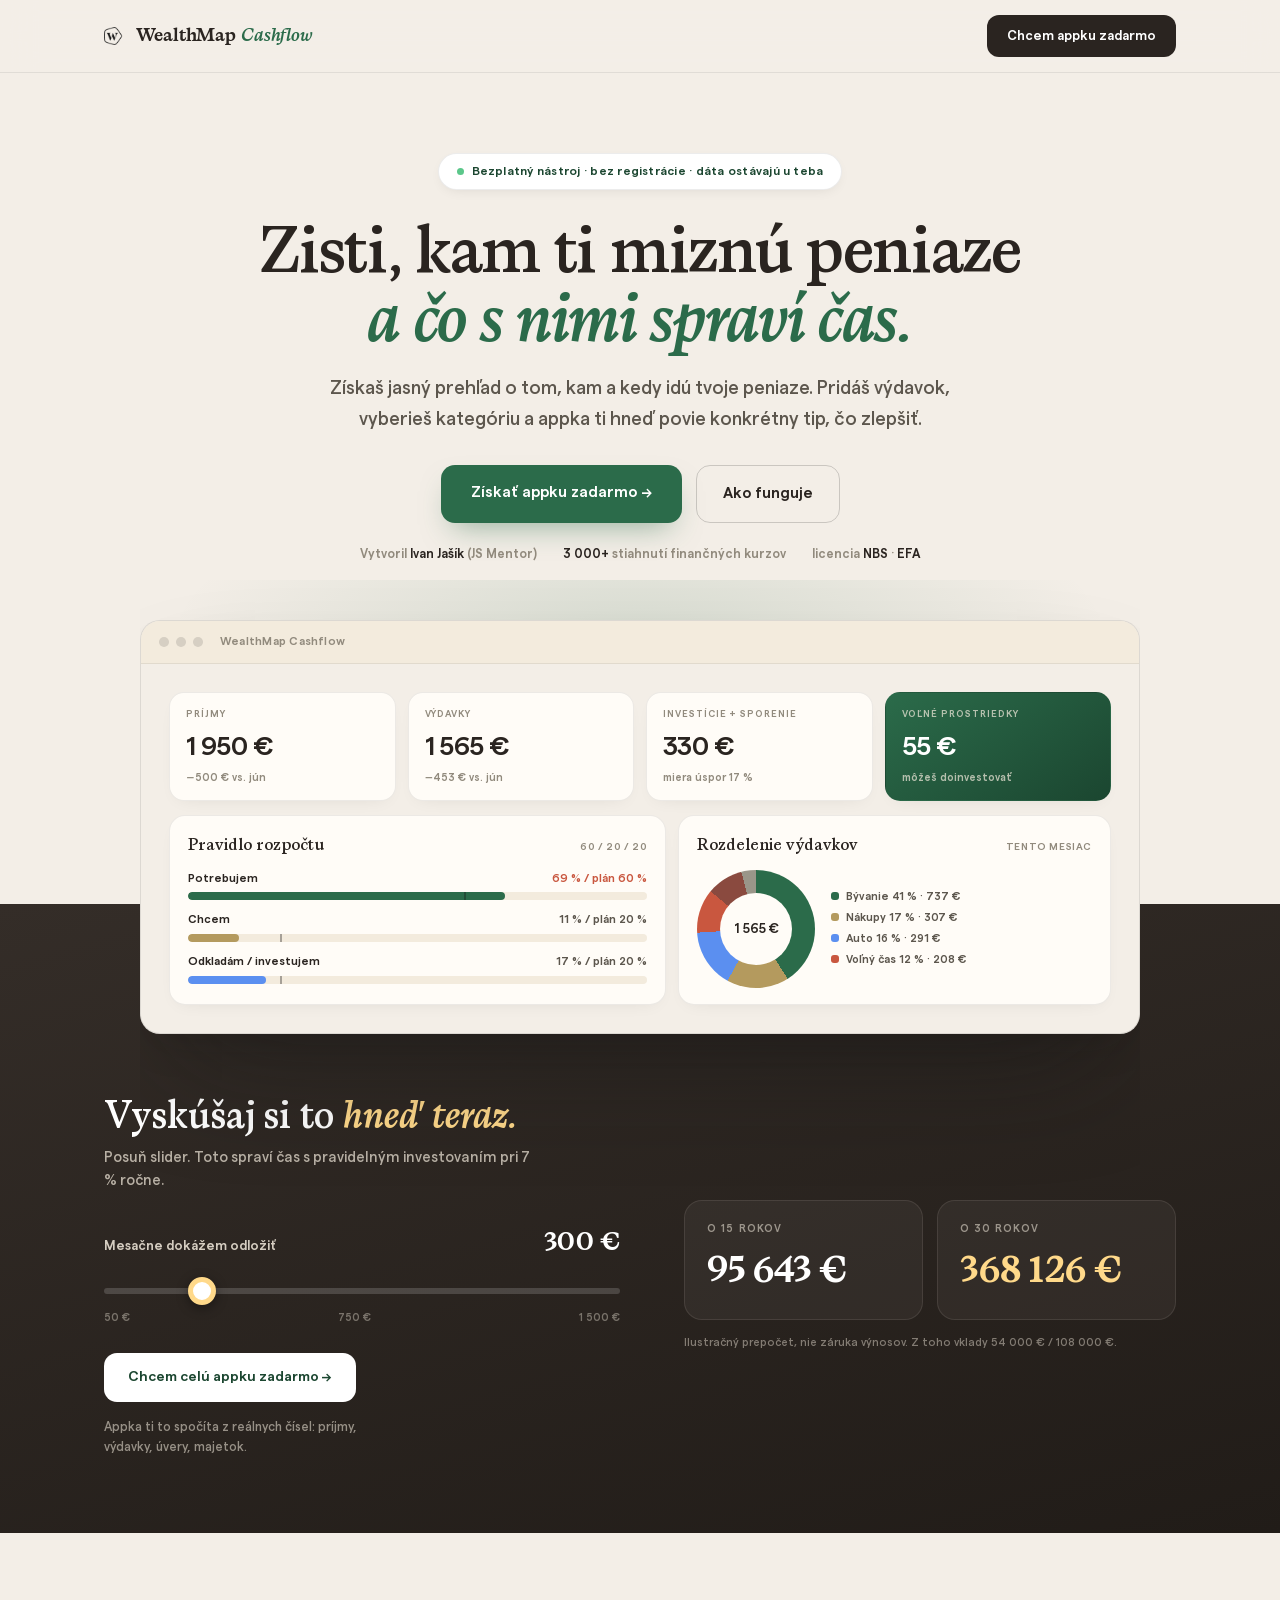
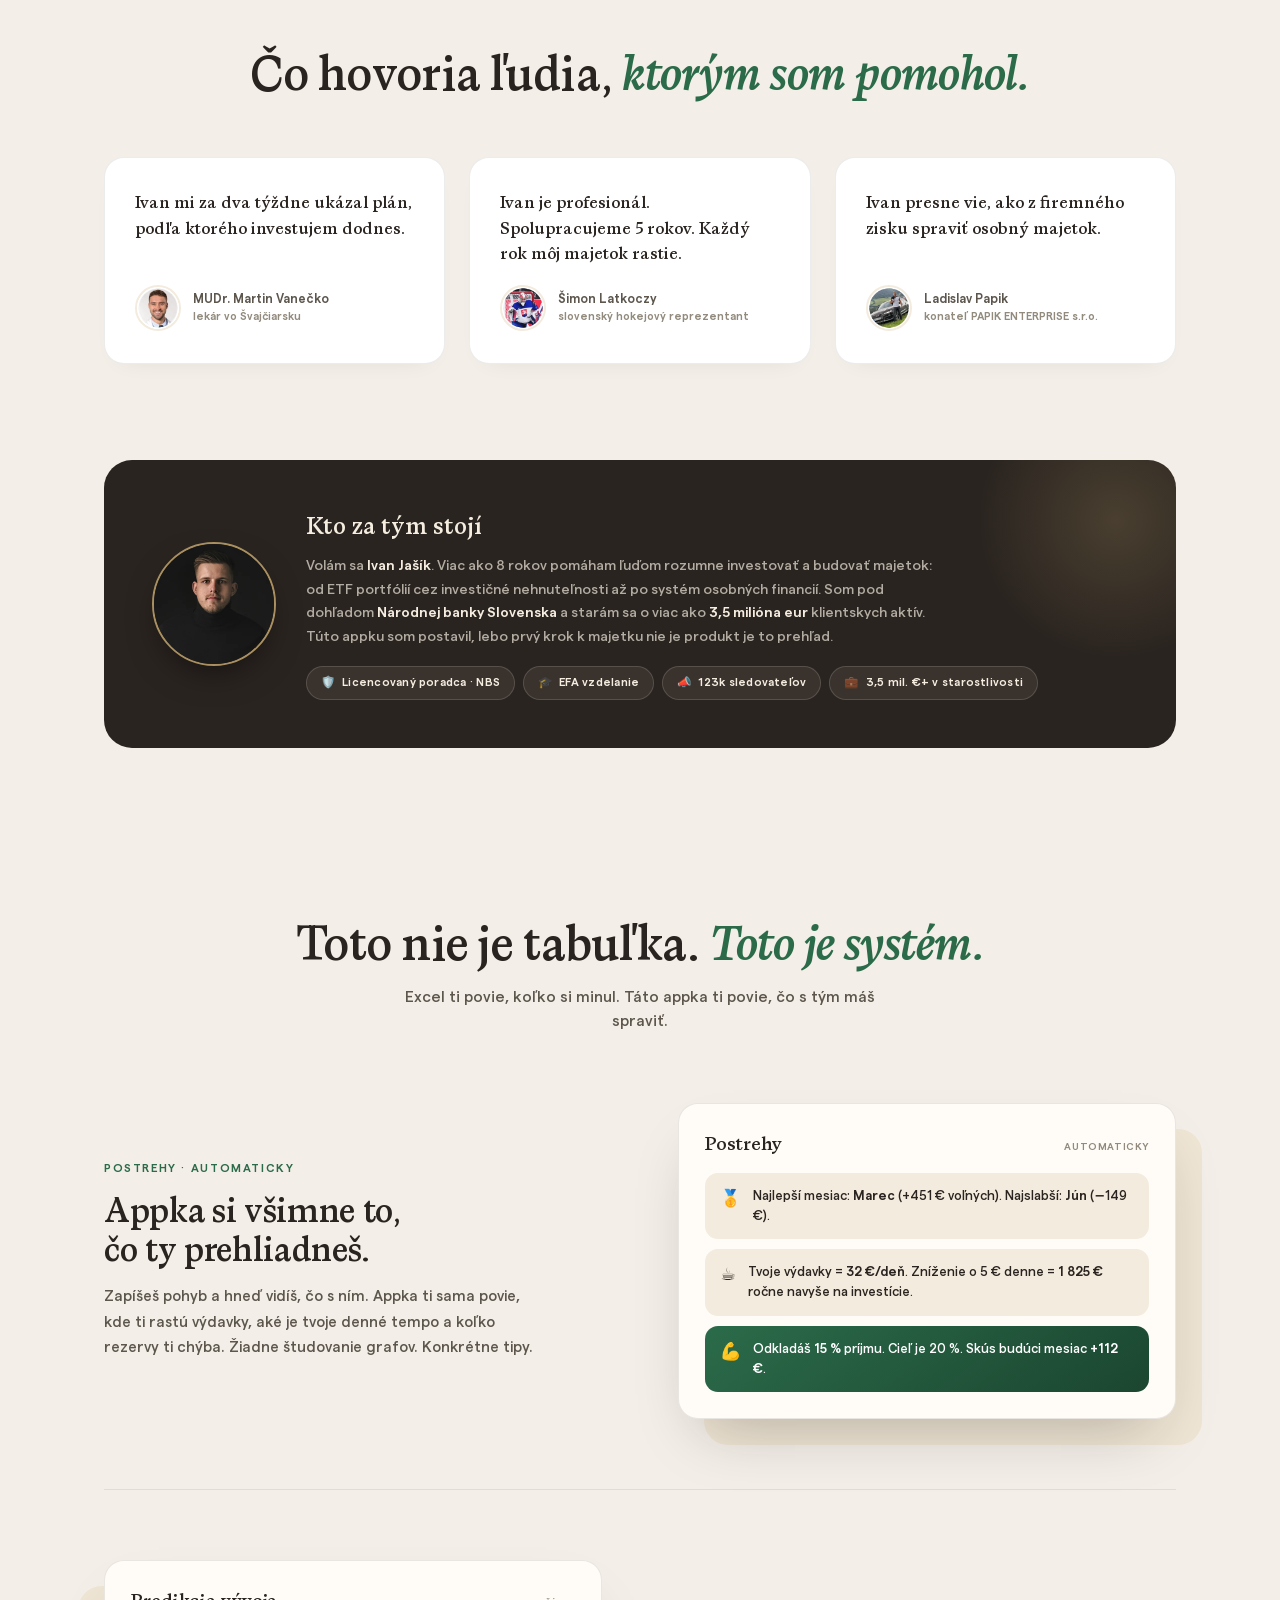
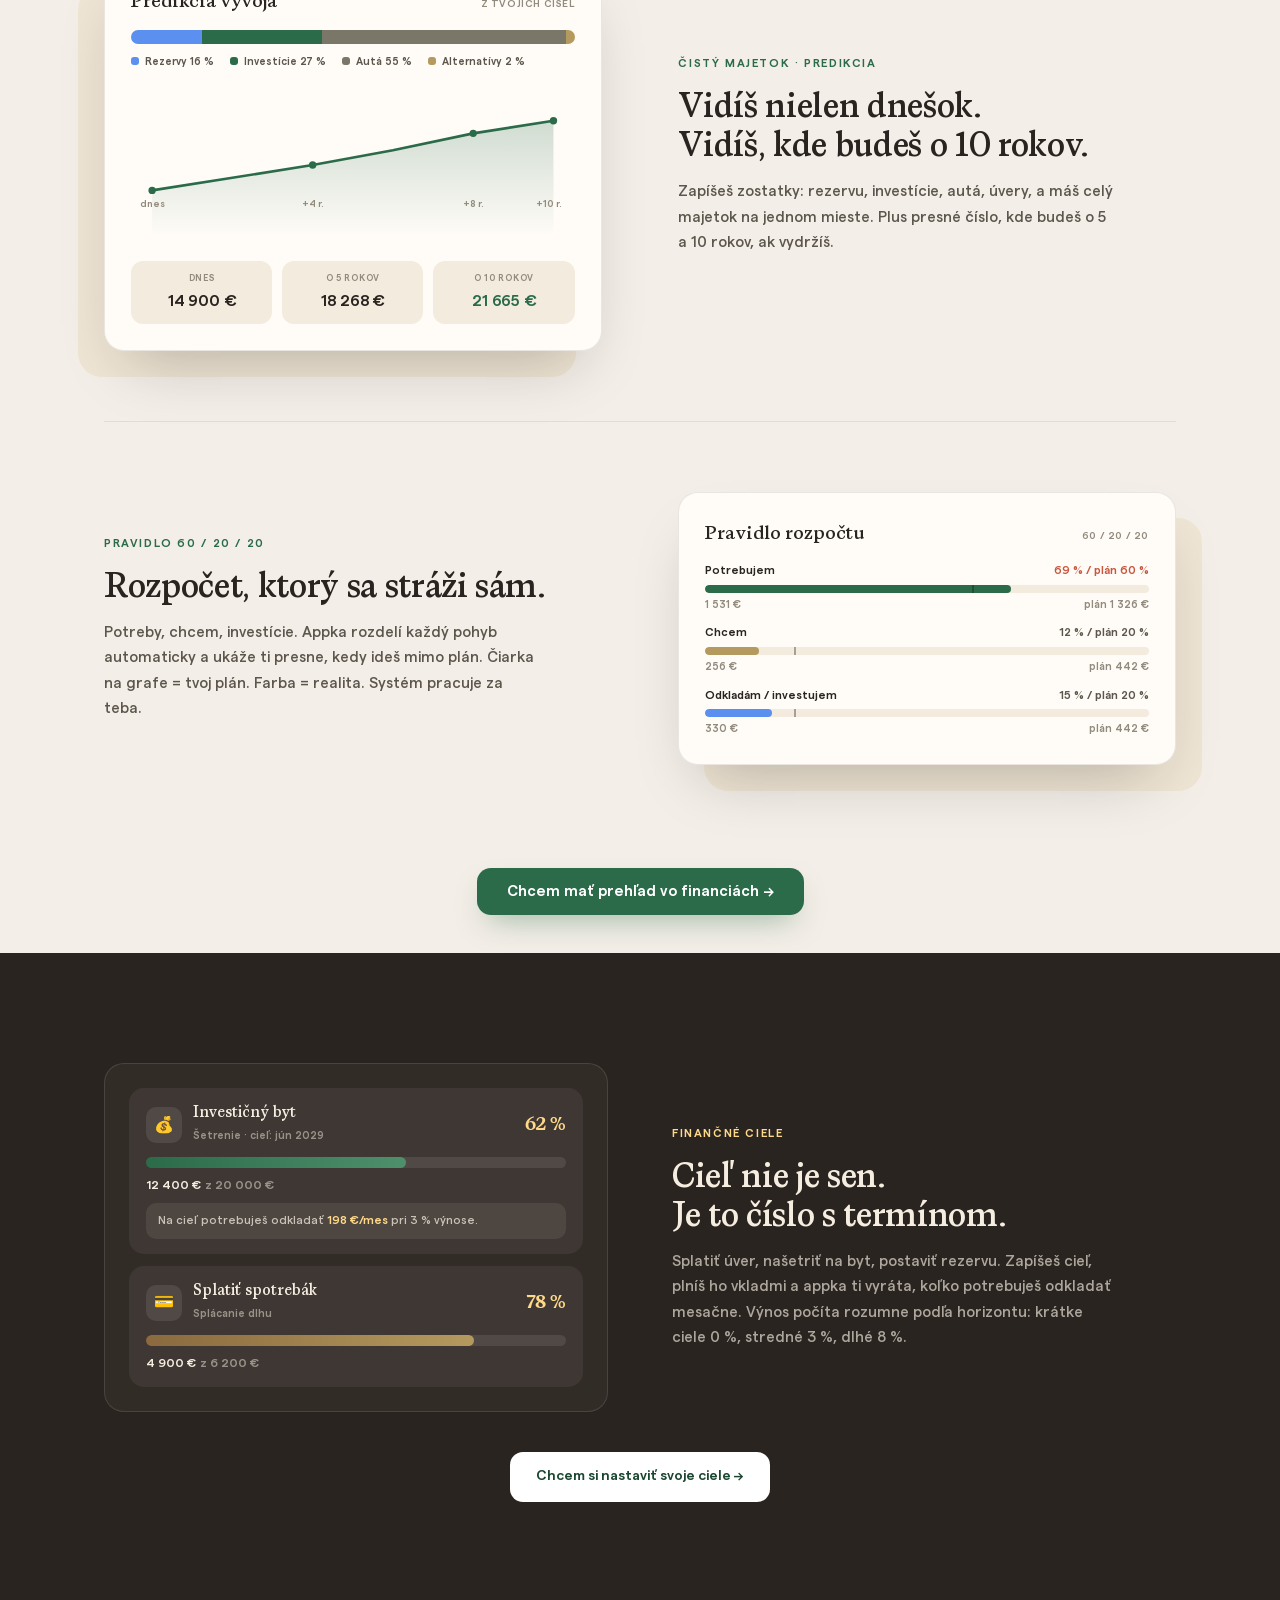
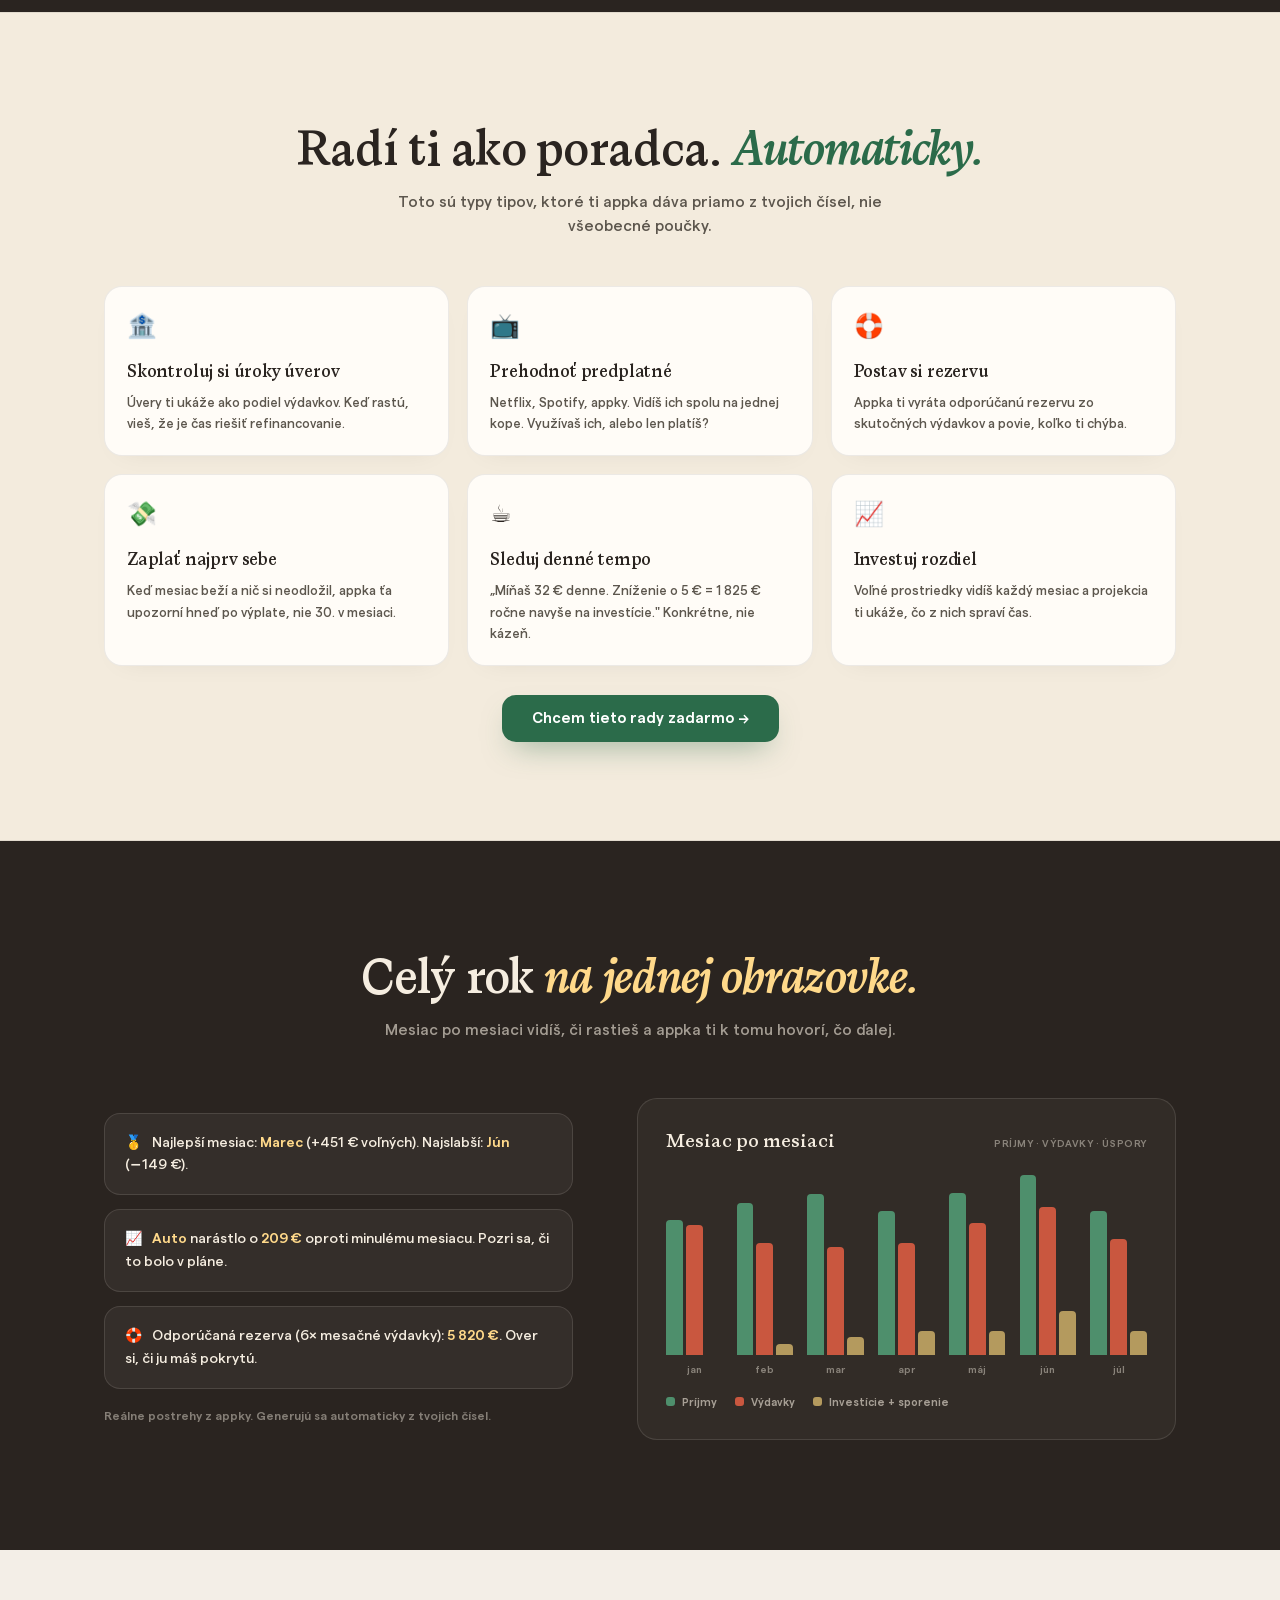
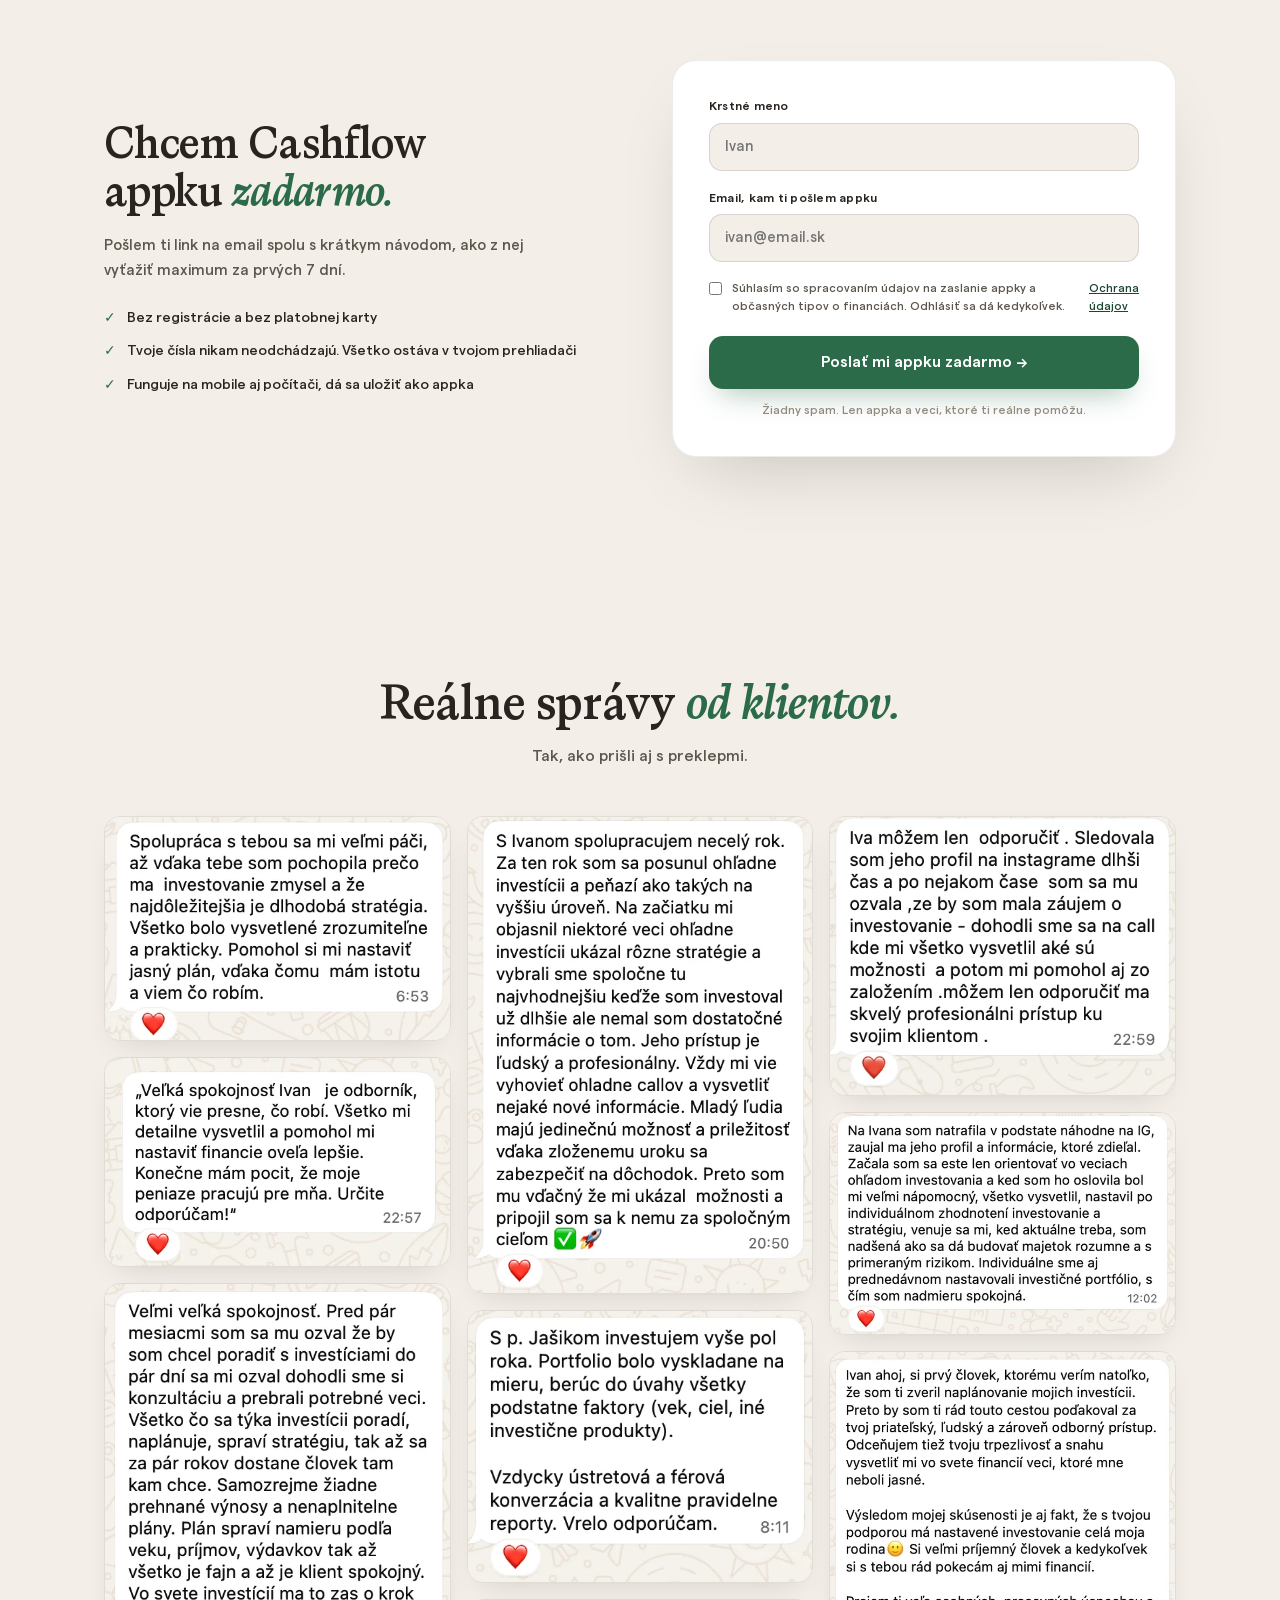
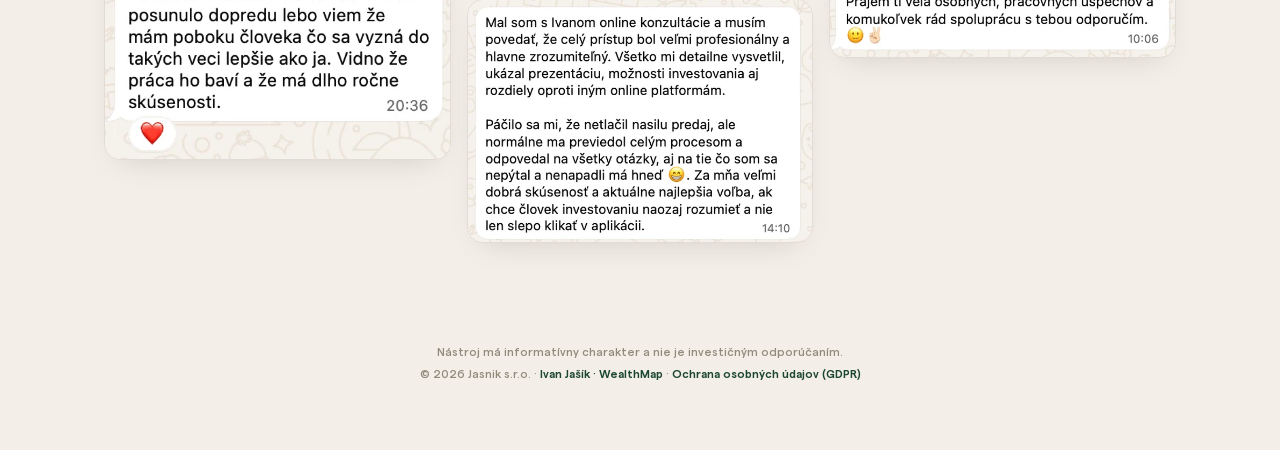
==== commit 767a1e3c: "Zväčšenie mobile headeru a odstránenie pomlčiek z textov. Co-authored-by: Cursor <cursoragent@cursor" ====
--- a/index.html
+++ b/index.html
@@ -3,7 +3,7 @@
 <head>
 <meta charset="UTF-8">
 <meta name="viewport" content="width=device-width, initial-scale=1.0, viewport-fit=cover">
-<title>WealthMap Cashflow — zisti, kam ti miznú peniaze a čo s nimi spraví čas</title>
+<title>WealthMap Cashflow: zisti, kam ti miznú peniaze a čo s nimi spraví čas</title>
 <meta name="description" content="Bezplatná appka, ktorá ti ukáže kam idú tvoje peniaze, koľko dokážeš investovať a aký majetok z toho vyrastie. Bez registrácie, dáta ostávajú u teba.">
 <style>
   @font-face{font-family:'Calvino';src:url([data-uri]) format('woff2');font-weight:400 600;font-style:normal;font-display:swap}
@@ -38,11 +38,11 @@
 
   @media(max-width:720px){
     .wrap{padding:0 14px}
-    .nv{padding:10px 0;gap:8px;flex-wrap:nowrap}
-    .logo{font-size:13px;min-width:0;gap:0;letter-spacing:-.025em}
-    .logo img{height:18px!important;width:auto!important;vertical-align:middle!important;margin-right:5px!important;flex-shrink:0}
-    .logo-sub{display:inline;margin-left:.18em}
-    .nbtn{flex-shrink:0;font-size:11px;padding:7px 6px;border-radius:9px;white-space:nowrap;line-height:1.15}
+    .nv{padding:13px 0;gap:10px;flex-wrap:nowrap;align-items:center}
+    .logo{font-size:17px;min-width:0;gap:0;letter-spacing:-.015em}
+    .logo img{height:26px!important;width:auto!important;vertical-align:middle!important;margin-right:8px!important;flex-shrink:0}
+    .logo-sub{display:inline;margin-left:.22em}
+    .nbtn{flex-shrink:0;font-size:13.5px;padding:11px 14px;border-radius:12px;white-space:nowrap;line-height:1.2}
     .nbtn-full{display:none}
     .nbtn-short{display:inline}
     .eyebrow{max-width:100%;box-sizing:border-box;white-space:normal;line-height:1.35;padding:8px 14px;font-size:11.5px;border-radius:16px}
@@ -56,10 +56,10 @@
   }
   @media(max-width:400px){
     .wrap{padding:0 12px}
-    .nv{gap:8px;padding:8px 0}
-    .logo{font-size:12px}
-    .logo img{height:17px!important;margin-right:4px!important}
-    .nbtn{font-size:10.5px;padding:6px 5px;border-radius:8px}
+    .nv{gap:8px;padding:12px 0}
+    .logo{font-size:15.5px}
+    .logo img{height:24px!important;margin-right:7px!important}
+    .nbtn{font-size:12.5px;padding:10px 12px;border-radius:11px}
   }
 
   /* HERO */
@@ -336,8 +336,8 @@
 <header class="hero">
   <div class="wrap">
     <div class="eyebrow">Bezplatný nástroj · bez registrácie · dáta ostávajú u teba</div>
-    <h1>Zisti, kam ti miznú peniaze — <em>a čo s nimi spraví čas.</em></h1>
-    <p class="sub">Získaš jasný prehľad o tom, kam a kedy idú tvoje peniaze. Pridáš výdavok, vyberieš kategóriu — a appka ti hneď povie konkrétny tip, čo zlepšiť.</p>
+    <h1>Zisti, kam ti miznú peniaze <em>a čo s nimi spraví čas.</em></h1>
+    <p class="sub">Získaš jasný prehľad o tom, kam a kedy idú tvoje peniaze. Pridáš výdavok, vyberieš kategóriu a appka ti hneď povie konkrétny tip, čo zlepšiť.</p>
     <div class="hcta">
       <a class="btn-p" href="#ziskat">Získať appku zadarmo →</a>
       <a class="btn-s" href="#ako">Ako funguje</a>
@@ -386,17 +386,17 @@
   <div class="trow">
     <div class="rv">
       <div class="tt">Vyskúšaj si to <em>hneď teraz.</em></div>
-      <div class="ts">Posuň slider — toto spraví čas s pravidelným investovaním pri 7 % ročne.</div>
+      <div class="ts">Posuň slider. Toto spraví čas s pravidelným investovaním pri 7 % ročne.</div>
       <div class="sliderbox">
         <label><span>Mesačne dokážem odložiť</span><b id="sv">300 €</b></label>
         <input type="range" id="sl" min="50" max="1500" step="50" value="300" aria-label="Mesačná investícia">
         <div class="rmarks"><span>50 €</span><span>750 €</span><span>1 500 €</span></div>
       </div>
-      <div class="tcta"><a href="#ziskat">Chcem celú appku zadarmo →</a><span>Appka ti to spočíta z reálnych čísel — príjmy, výdavky, úvery, majetok.</span></div>
+      <div class="tcta"><a href="#ziskat">Chcem celú appku zadarmo →</a><span>Appka ti to spočíta z reálnych čísel: príjmy, výdavky, úvery, majetok.</span></div>
     </div>
     <div class="tres rv">
-      <div class="tcell"><div class="l">O 15 rokov</div><div class="v" id="r10">—</div></div>
-      <div class="tcell big"><div class="l">O 30 rokov</div><div class="v" id="r20">—</div></div>
+      <div class="tcell"><div class="l">O 15 rokov</div><div class="v" id="r10"></div></div>
+      <div class="tcell big"><div class="l">O 30 rokov</div><div class="v" id="r20"></div></div>
       <div class="tnote">Ilustračný prepočet, nie záruka výnosov. Z toho vklady <span id="dep"></span>.</div>
     </div>
   </div>
@@ -418,7 +418,7 @@
     <img class="ava" src="[data-uri]" alt="Ivan Jašík" width="104" height="104">
     <div>
       <h3>Kto za tým stojí</h3>
-      <p>Volám sa <b>Ivan Jašík</b>. Viac ako 8 rokov pomáham ľuďom rozumne investovať a budovať majetok — od ETF portfólií cez investičné nehnuteľnosti až po systém osobných financií. Som pod dohľadom <b>Národnej banky Slovenska</b> a starám sa o viac ako <b>3,5 milióna eur</b> klientskych aktív. Túto appku som postavil, lebo prvý krok k majetku nie je produkt — je to prehľad.</p>
+      <p>Volám sa <b>Ivan Jašík</b>. Viac ako 8 rokov pomáham ľuďom rozumne investovať a budovať majetok: od ETF portfólií cez investičné nehnuteľnosti až po systém osobných financií. Som pod dohľadom <b>Národnej banky Slovenska</b> a starám sa o viac ako <b>3,5 milióna eur</b> klientskych aktív. Túto appku som postavil, lebo prvý krok k majetku nie je produkt je to prehľad.</p>
       <div class="creds">
         <span class="cred"><i>🛡️</i> Licencovaný poradca · NBS</span>
         <span class="cred"><i>🎓</i> EFA vzdelanie</span>
@@ -438,14 +438,14 @@
     <div class="rv">
       <div class="fkicker">Postrehy · automaticky</div>
       <h3>Appka si všimne to,<br>čo ty prehliadneš.</h3>
-      <p>Zapíšeš pohyb a hneď vidíš, čo s ním. Appka ti sama povie, kde ti rastú výdavky, aké je tvoje denné tempo a koľko rezervy ti chýba. Žiadne študovanie grafov — konkrétne tipy.</p>
+      <p>Zapíšeš pohyb a hneď vidíš, čo s ním. Appka ti sama povie, kde ti rastú výdavky, aké je tvoje denné tempo a koľko rezervy ti chýba. Žiadne študovanie grafov. Konkrétne tipy.</p>
     </div>
     <div class="fmedia rv">
       <div class="fcardui">
         <h4>Postrehy <small>AUTOMATICKY</small></h4>
         <div class="insight"><span class="ie">🥇</span><span>Najlepší mesiac: <b>Marec</b> (+451 € voľných). Najslabší: <b>Jún</b> (−149 €).</span></div>
         <div class="insight"><span class="ie">☕</span><span>Tvoje výdavky = <b>32 €/deň</b>. Zníženie o 5 € denne = <b>1 825 €</b> ročne navyše na investície.</span></div>
-        <div class="insight hl"><span class="ie">💪</span><span>Odkladáš <b>15 %</b> príjmu. Cieľ je 20 % — skús budúci mesiac <b>+112 €</b>.</span></div>
+        <div class="insight hl"><span class="ie">💪</span><span>Odkladáš <b>15 %</b> príjmu. Cieľ je 20 %. Skús budúci mesiac <b>+112 €</b>.</span></div>
       </div>
     </div>
   </div>
@@ -480,7 +480,7 @@
     <div class="rv">
       <div class="fkicker">Čistý majetok · predikcia</div>
       <h3>Vidíš nielen dnešok.<br>Vidíš, kde budeš o 10 rokov.</h3>
-      <p>Zapíšeš zostatky — rezervu, investície, autá, úvery — a máš celý majetok na jednom mieste. Plus presné číslo, kde budeš o 5 a 10 rokov, ak vydržíš.</p>
+      <p>Zapíšeš zostatky: rezervu, investície, autá, úvery, a máš celý majetok na jednom mieste. Plus presné číslo, kde budeš o 5 a 10 rokov, ak vydržíš.</p>
     </div>
   </div>
 
@@ -488,7 +488,7 @@
     <div class="rv">
       <div class="fkicker">Pravidlo 60 / 20 / 20</div>
       <h3>Rozpočet, ktorý sa stráži sám.</h3>
-      <p>Potreby, chcem, investície — appka rozdelí každý pohyb automaticky a ukáže ti presne, kedy ideš mimo plán. Čiarka na grafe = tvoj plán. Farba = realita. Systém pracuje za teba.</p>
+      <p>Potreby, chcem, investície. Appka rozdelí každý pohyb automaticky a ukáže ti presne, kedy ideš mimo plán. Čiarka na grafe = tvoj plán. Farba = realita. Systém pracuje za teba.</p>
     </div>
     <div class="fmedia rv">
       <div class="fcardui">
@@ -528,7 +528,7 @@
     <div class="rv">
       <div class="fkicker" style="color:#FFD98A">Finančné ciele</div>
       <h3 style="font-family:var(--ds);font-size:clamp(25px,3vw,34px);font-weight:600;letter-spacing:-.01em;line-height:1.15;margin-bottom:14px;text-wrap:balance">Cieľ nie je sen.<br>Je to číslo s termínom.</h3>
-      <p style="font-size:15px;font-weight:500;color:rgba(245,237,224,.65);line-height:1.7;max-width:440px">Splatiť úver, našetriť na byt, postaviť rezervu — zapíšeš cieľ, plníš ho vkladmi a appka ti vyráta, koľko potrebuješ odkladať mesačne. Výnos počíta rozumne podľa horizontu: krátke ciele 0 %, stredné 3 %, dlhé 8 %.</p>
+      <p style="font-size:15px;font-weight:500;color:rgba(245,237,224,.65);line-height:1.7;max-width:440px">Splatiť úver, našetriť na byt, postaviť rezervu. Zapíšeš cieľ, plníš ho vkladmi a appka ti vyráta, koľko potrebuješ odkladať mesačne. Výnos počíta rozumne podľa horizontu: krátke ciele 0 %, stredné 3 %, dlhé 8 %.</p>
     </div>
   </div>
   <div class="rv" style="text-align:center;margin-top:40px">
@@ -539,14 +539,14 @@
 <!-- TIPY -->
 <section class="tipsec"><div class="wrap">
   <h2 class="sh rv">Radí ti ako poradca. <em>Automaticky.</em></h2>
-  <p class="shs rv">Toto sú typy tipov, ktoré ti appka dáva priamo z tvojich čísel — nie všeobecné poučky.</p>
+  <p class="shs rv">Toto sú typy tipov, ktoré ti appka dáva priamo z tvojich čísel, nie všeobecné poučky.</p>
   <div class="tipgrid">
-    <div class="tipc rv"><span class="te">🏦</span><b>Skontroluj si úroky úverov</b><p>Úvery ti ukáže ako podiel výdavkov — keď rastú, vieš, že je čas riešiť refinancovanie.</p></div>
-    <div class="tipc rv"><span class="te">📺</span><b>Prehodnoť predplatné</b><p>Netflix, Spotify, appky — vidíš ich spolu na jednej kope. Využívaš ich, alebo len platíš?</p></div>
-    <div class="tipc rv"><span class="te">🛟</span><b>Postav si rezervu</b><p>Appka ti vyráta odporúčanú rezervu zo skutočných výdavkov — a povie, koľko ti chýba.</p></div>
-    <div class="tipc rv"><span class="te">💸</span><b>Zaplať najprv sebe</b><p>Keď mesiac beží a nič si neodložil, appka ťa upozorní — hneď po výplate, nie 30. v mesiaci.</p></div>
+    <div class="tipc rv"><span class="te">🏦</span><b>Skontroluj si úroky úverov</b><p>Úvery ti ukáže ako podiel výdavkov. Keď rastú, vieš, že je čas riešiť refinancovanie.</p></div>
+    <div class="tipc rv"><span class="te">📺</span><b>Prehodnoť predplatné</b><p>Netflix, Spotify, appky. Vidíš ich spolu na jednej kope. Využívaš ich, alebo len platíš?</p></div>
+    <div class="tipc rv"><span class="te">🛟</span><b>Postav si rezervu</b><p>Appka ti vyráta odporúčanú rezervu zo skutočných výdavkov a povie, koľko ti chýba.</p></div>
+    <div class="tipc rv"><span class="te">💸</span><b>Zaplať najprv sebe</b><p>Keď mesiac beží a nič si neodložil, appka ťa upozorní hneď po výplate, nie 30. v mesiaci.</p></div>
     <div class="tipc rv"><span class="te">☕</span><b>Sleduj denné tempo</b><p>„Míňaš 32 € denne. Zníženie o 5 € = 1 825 € ročne navyše na investície." Konkrétne, nie kázeň.</p></div>
-    <div class="tipc rv"><span class="te">📈</span><b>Investuj rozdiel</b><p>Voľné prostriedky vidíš každý mesiac — a projekcia ti ukáže, čo z nich spraví čas.</p></div>
+    <div class="tipc rv"><span class="te">📈</span><b>Investuj rozdiel</b><p>Voľné prostriedky vidíš každý mesiac a projekcia ti ukáže, čo z nich spraví čas.</p></div>
   </div>
   <div class="rv" style="text-align:center;margin-top:40px">
     <a class="btn-p" href="#ziskat">Chcem tieto rady zadarmo →</a>
@@ -556,13 +556,13 @@
 <!-- BLACK BAND -->
 <section class="black"><div class="wrap">
   <h2 class="sh rv">Celý rok <em>na jednej obrazovke.</em></h2>
-  <p class="shs rv">Mesiac po mesiaci vidíš, či rastieš — a appka ti k tomu hovorí, čo ďalej.</p>
+  <p class="shs rv">Mesiac po mesiaci vidíš, či rastieš a appka ti k tomu hovorí, čo ďalej.</p>
   <div class="bgrid">
     <div class="rv">
       <div class="chip"><span class="ce">🥇</span>Najlepší mesiac: <b>Marec</b> (+451 € voľných). Najslabší: <b>Jún</b> (−149 €).</div>
-      <div class="chip"><span class="ce">📈</span><b>Auto</b> narástlo o <b>209 €</b> oproti minulému mesiacu — pozri sa, či to bolo v pláne.</div>
+      <div class="chip"><span class="ce">📈</span><b>Auto</b> narástlo o <b>209 €</b> oproti minulému mesiacu. Pozri sa, či to bolo v pláne.</div>
       <div class="chip"><span class="ce">🛟</span>Odporúčaná rezerva (6× mesačné výdavky): <b>5 820 €</b>. Over si, či ju máš pokrytú.</div>
-      <div class="bnote">Reálne postrehy z appky — generujú sa automaticky z tvojich čísel.</div>
+      <div class="bnote">Reálne postrehy z appky. Generujú sa automaticky z tvojich čísel.</div>
     </div>
     <div class="rv">
       <div class="bchartcard">
@@ -594,7 +594,7 @@
     <p>Pošlem ti link na email spolu s krátkym návodom, ako z nej vyťažiť maximum za prvých 7 dní.</p>
     <div class="fchecks">
       <div><span>✓</span> Bez registrácie a bez platobnej karty</div>
-      <div><span>✓</span> Tvoje čísla nikam neodchádzajú — všetko ostáva v tvojom prehliadači</div>
+      <div><span>✓</span> Tvoje čísla nikam neodchádzajú. Všetko ostáva v tvojom prehliadači</div>
       <div><span>✓</span> Funguje na mobile aj počítači, dá sa uložiť ako appka</div>
     </div>
   </div>
@@ -621,7 +621,7 @@
 <!-- WA PROOF -->
 <section class="proof"><div class="wrap">
   <h2 class="sh rv">Reálne správy <em>od klientov.</em></h2>
-  <p class="shs rv">Tak, ako prišli — aj s preklepmi.</p>
+  <p class="shs rv">Tak, ako prišli aj s preklepmi.</p>
   <div class="wagrid">
     <img class="wa rv" src="recenzie/r1.webp" alt="Recenzia klienta" loading="lazy">
     <img class="wa rv" src="recenzie/r2.webp" alt="Recenzia klienta" loading="lazy">
@@ -646,16 +646,16 @@
 
 <footer><div class="wrap">
   Nástroj má informatívny charakter a nie je investičným odporúčaním.<br>
-  © 2026 Jasnik s.r.o. · <a href="https://konzultacia.jsmentor.sk">Ivan Jašík — WealthMap</a> · <a href="#" onclick="document.getElementById('gdprOvl').classList.add('on');return false">Ochrana osobných údajov (GDPR)</a>
+  © 2026 Jasnik s.r.o. · <a href="https://konzultacia.jsmentor.sk">Ivan Jašík · WealthMap</a> · <a href="#" onclick="document.getElementById('gdprOvl').classList.add('on');return false">Ochrana osobných údajov (GDPR)</a>
 </div></footer>
 
 <div class="ovl" id="gdprOvl">
   <div class="modal">
     <h2>Ochrana osobných údajov</h2>
-    <p><b>Čo zbierame:</b> meno, email a odpoveď na jednu otázku o odkladaní — výlučne na zaslanie appky a občasného obsahu o financiách (newsletter).</p>
+    <p><b>Čo zbierame:</b> meno, email a odpoveď na jednu otázku o odkladaní výlučne na zaslanie appky a občasného obsahu o financiách (newsletter).</p>
     <p><b>Právny základ:</b> tvoj súhlas (čl. 6 ods. 1 písm. a) GDPR). Súhlas môžeš kedykoľvek odvolať kliknutím na odhlásenie v ktoromkoľvek emaile.</p>
-    <p><b>Appka samotná:</b> žiadne dáta nezbiera. Všetky čísla, ktoré do nej zapíšeš, ostávajú v tvojom prehliadači (localStorage) — nemá server ani analytiku.</p>
-    <p><b>Prevádzkovateľ:</b> Jasnik s.r.o., Ivan Jašík — samostatný finančný agent pod dohľadom NBS. Kontakt a úplné podmienky: jsmentor.sk.</p>
+    <p><b>Appka samotná:</b> žiadne dáta nezbiera. Všetky čísla, ktoré do nej zapíšeš, ostávajú v tvojom prehliadači (localStorage). Nemá server ani analytiku.</p>
+    <p><b>Prevádzkovateľ:</b> Jasnik s.r.o., Ivan Jašík, samostatný finančný agent pod dohľadom NBS. Kontakt a úplné podmienky: jsmentor.sk.</p>
     <button class="mok" onclick="document.getElementById('gdprOvl').classList.remove('on')">Rozumiem</button>
   </div>
 </div>
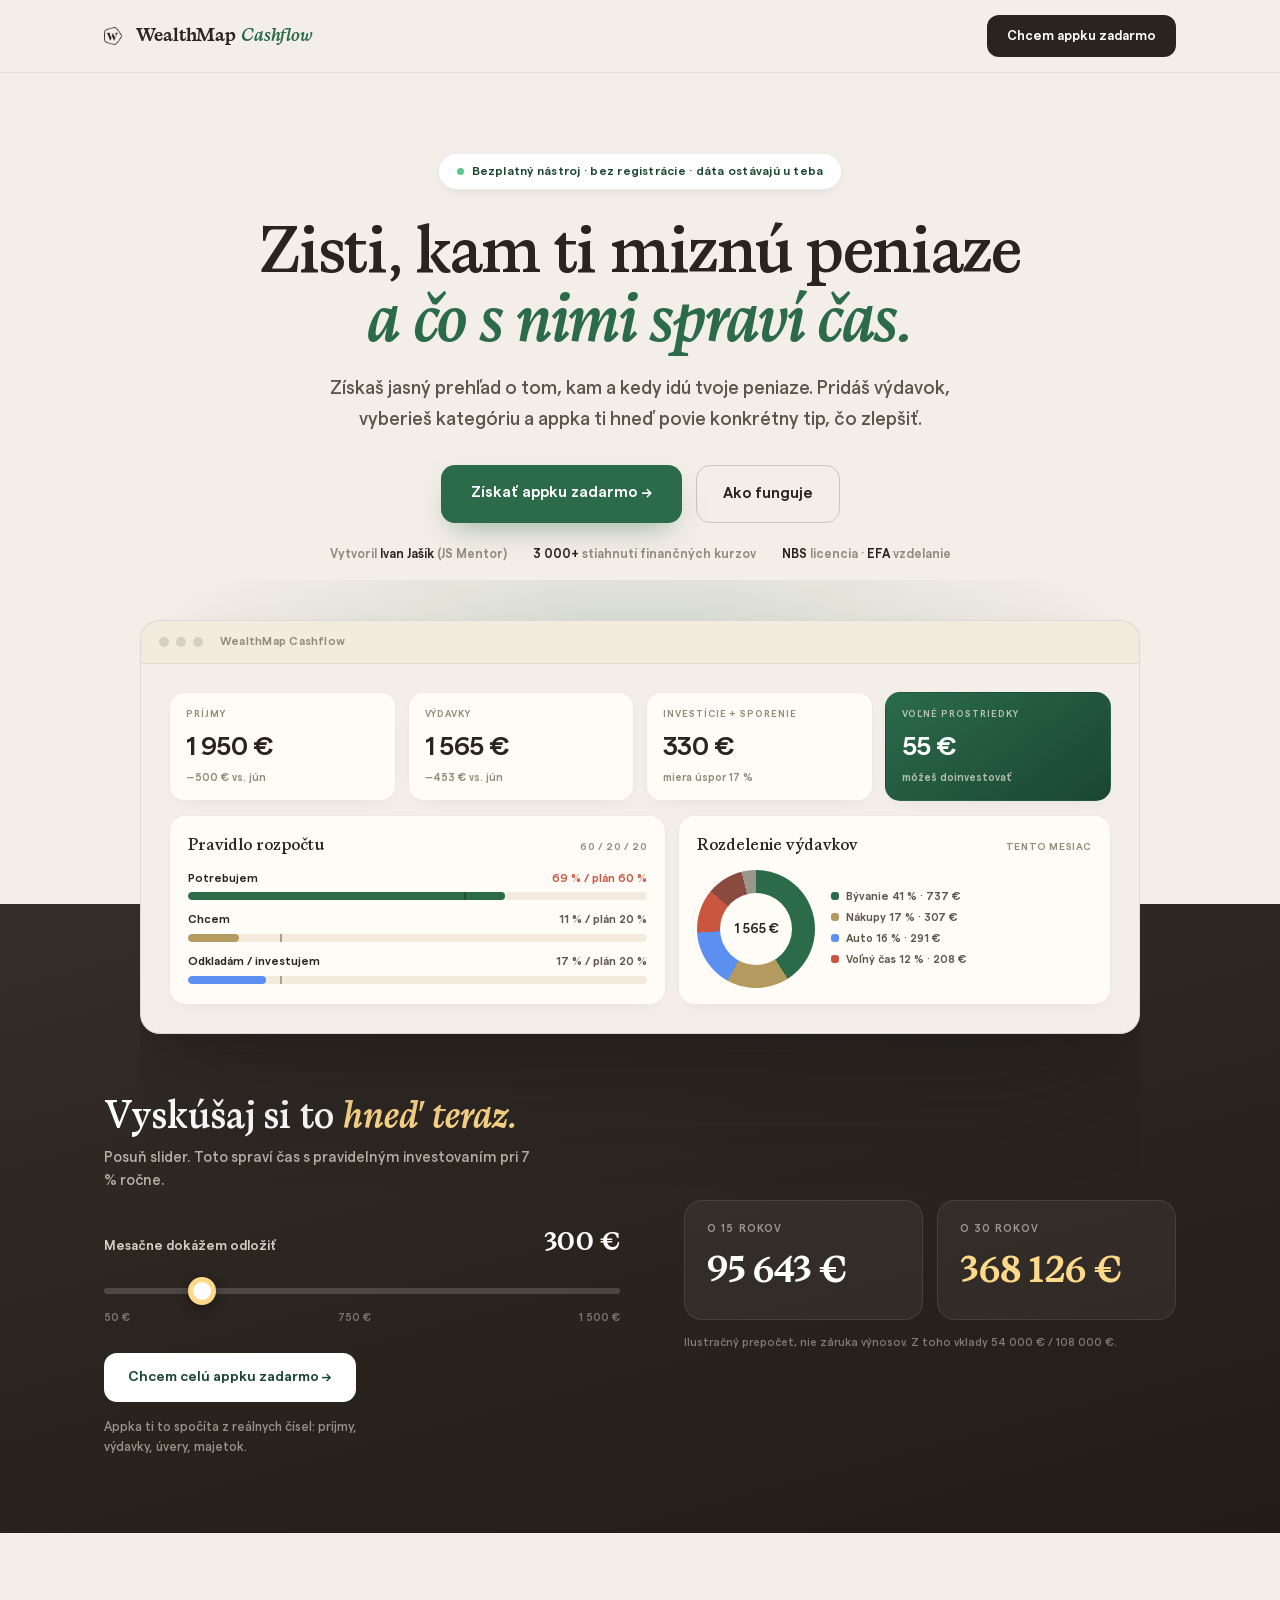
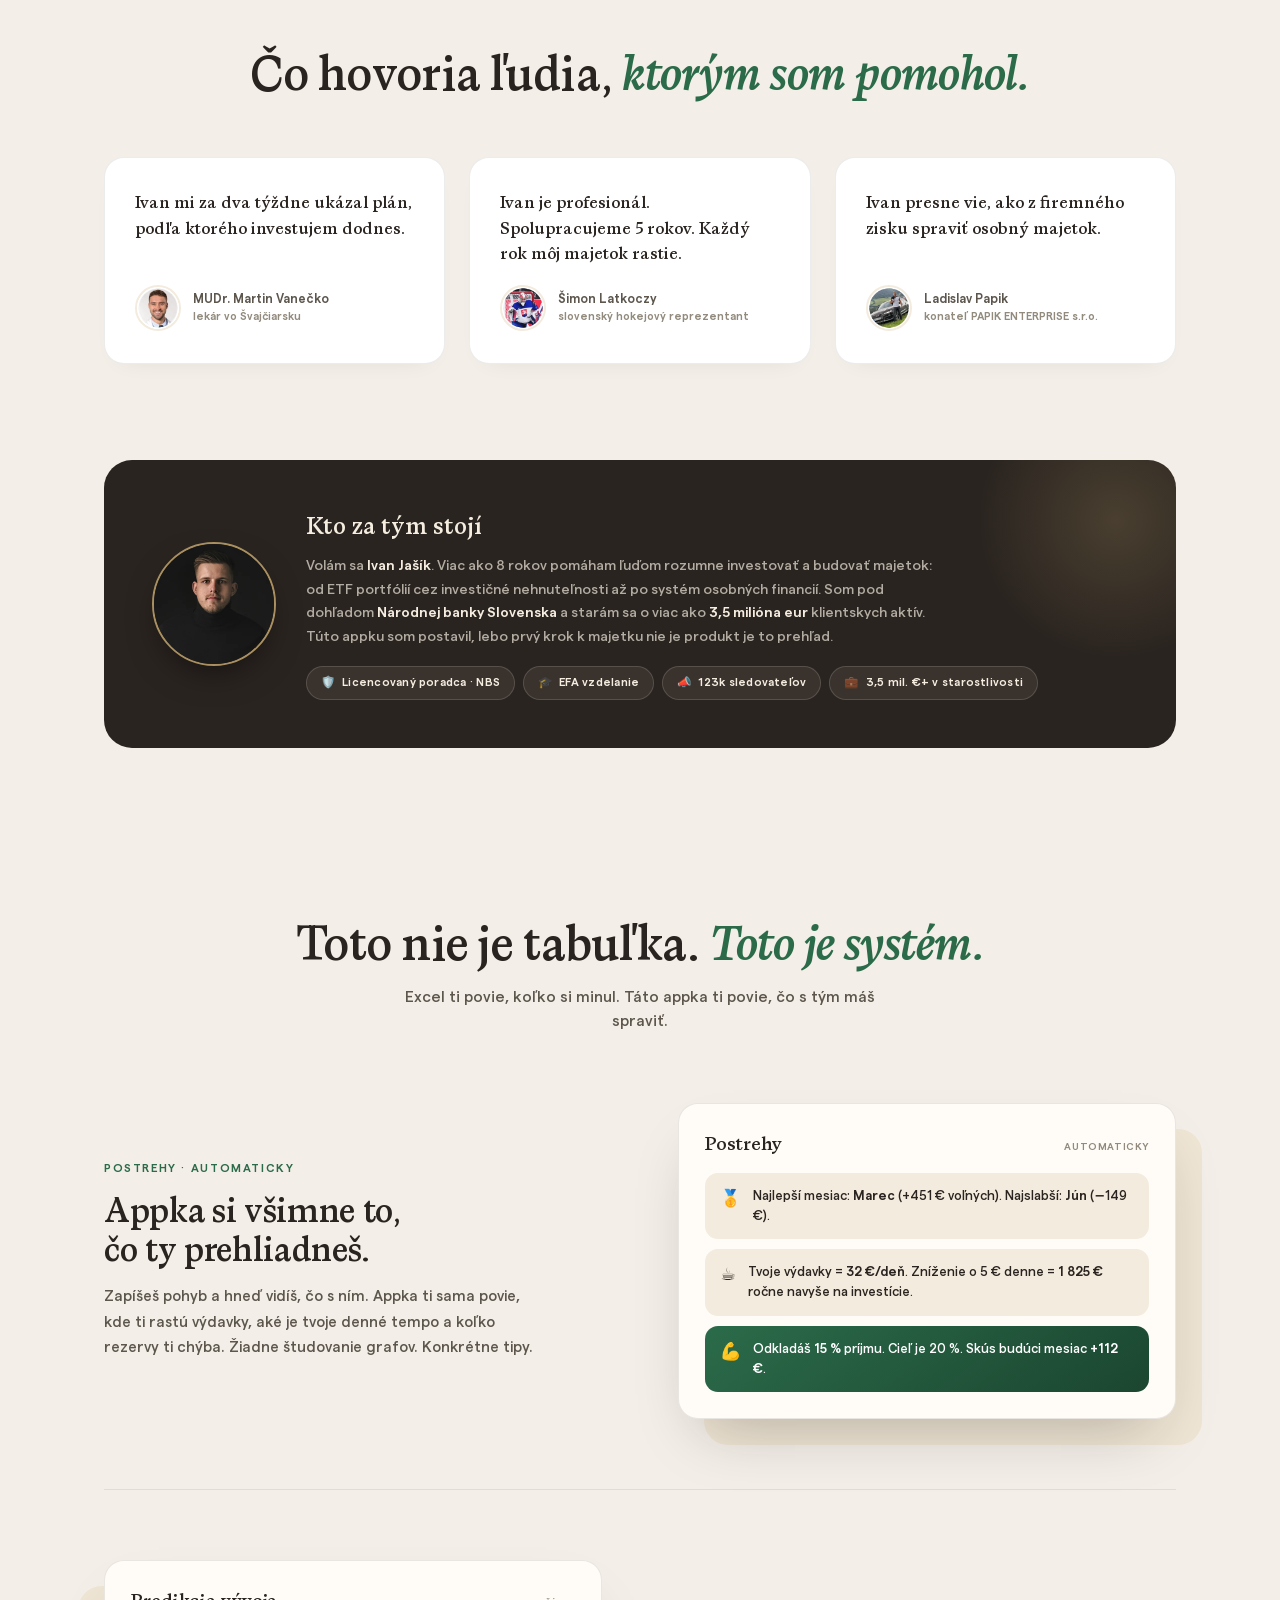
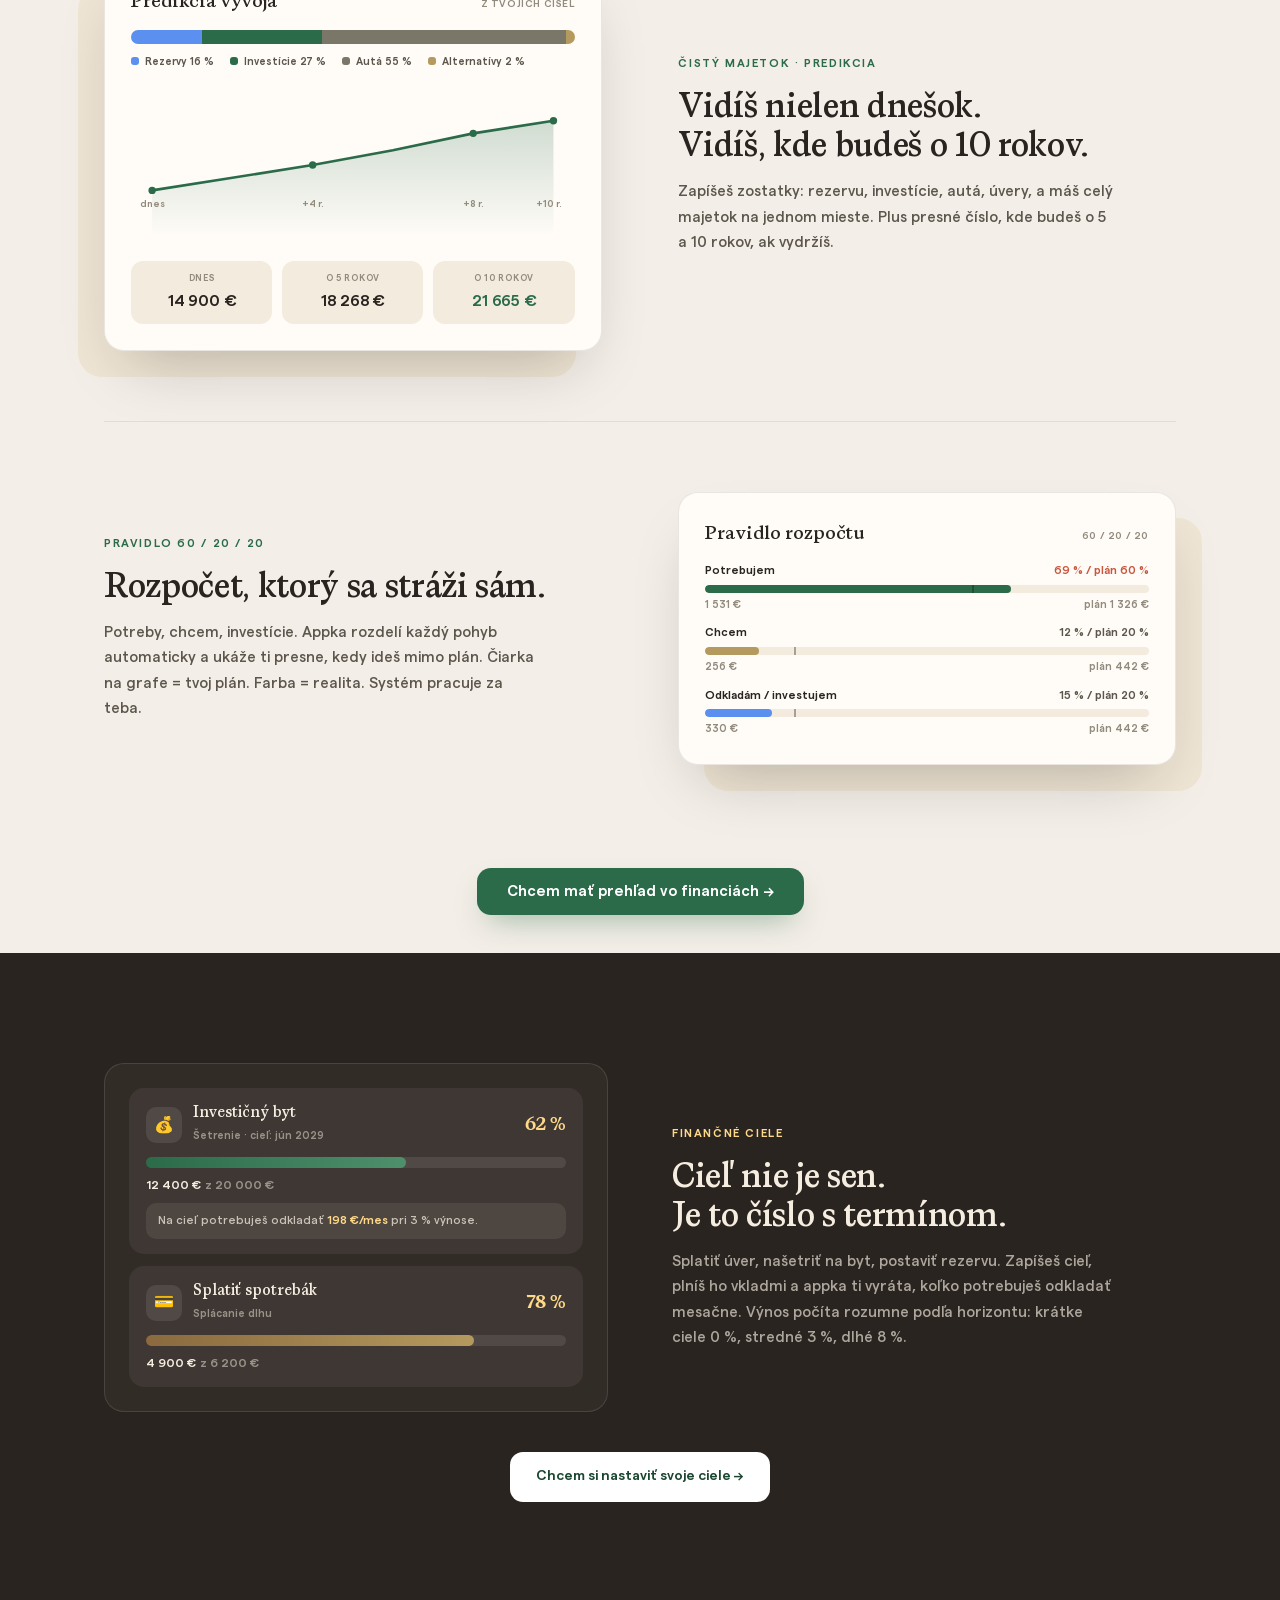
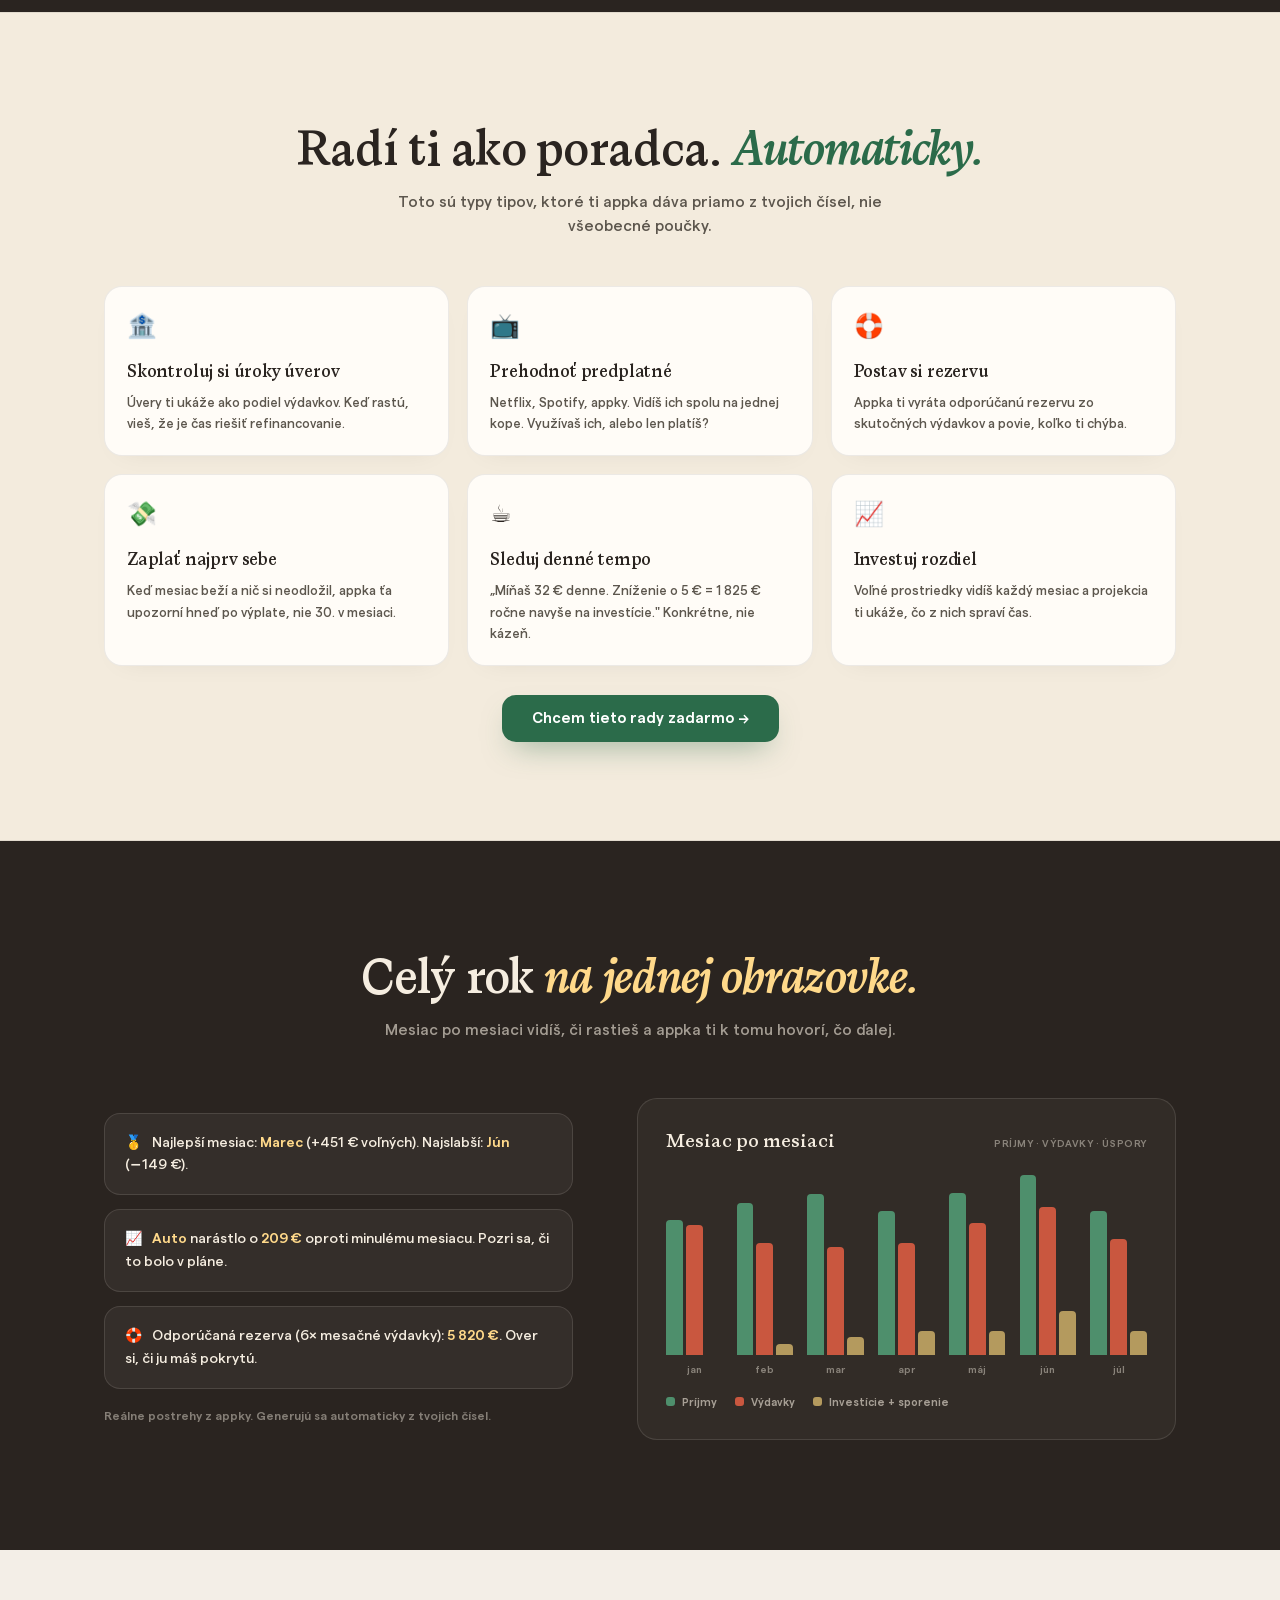
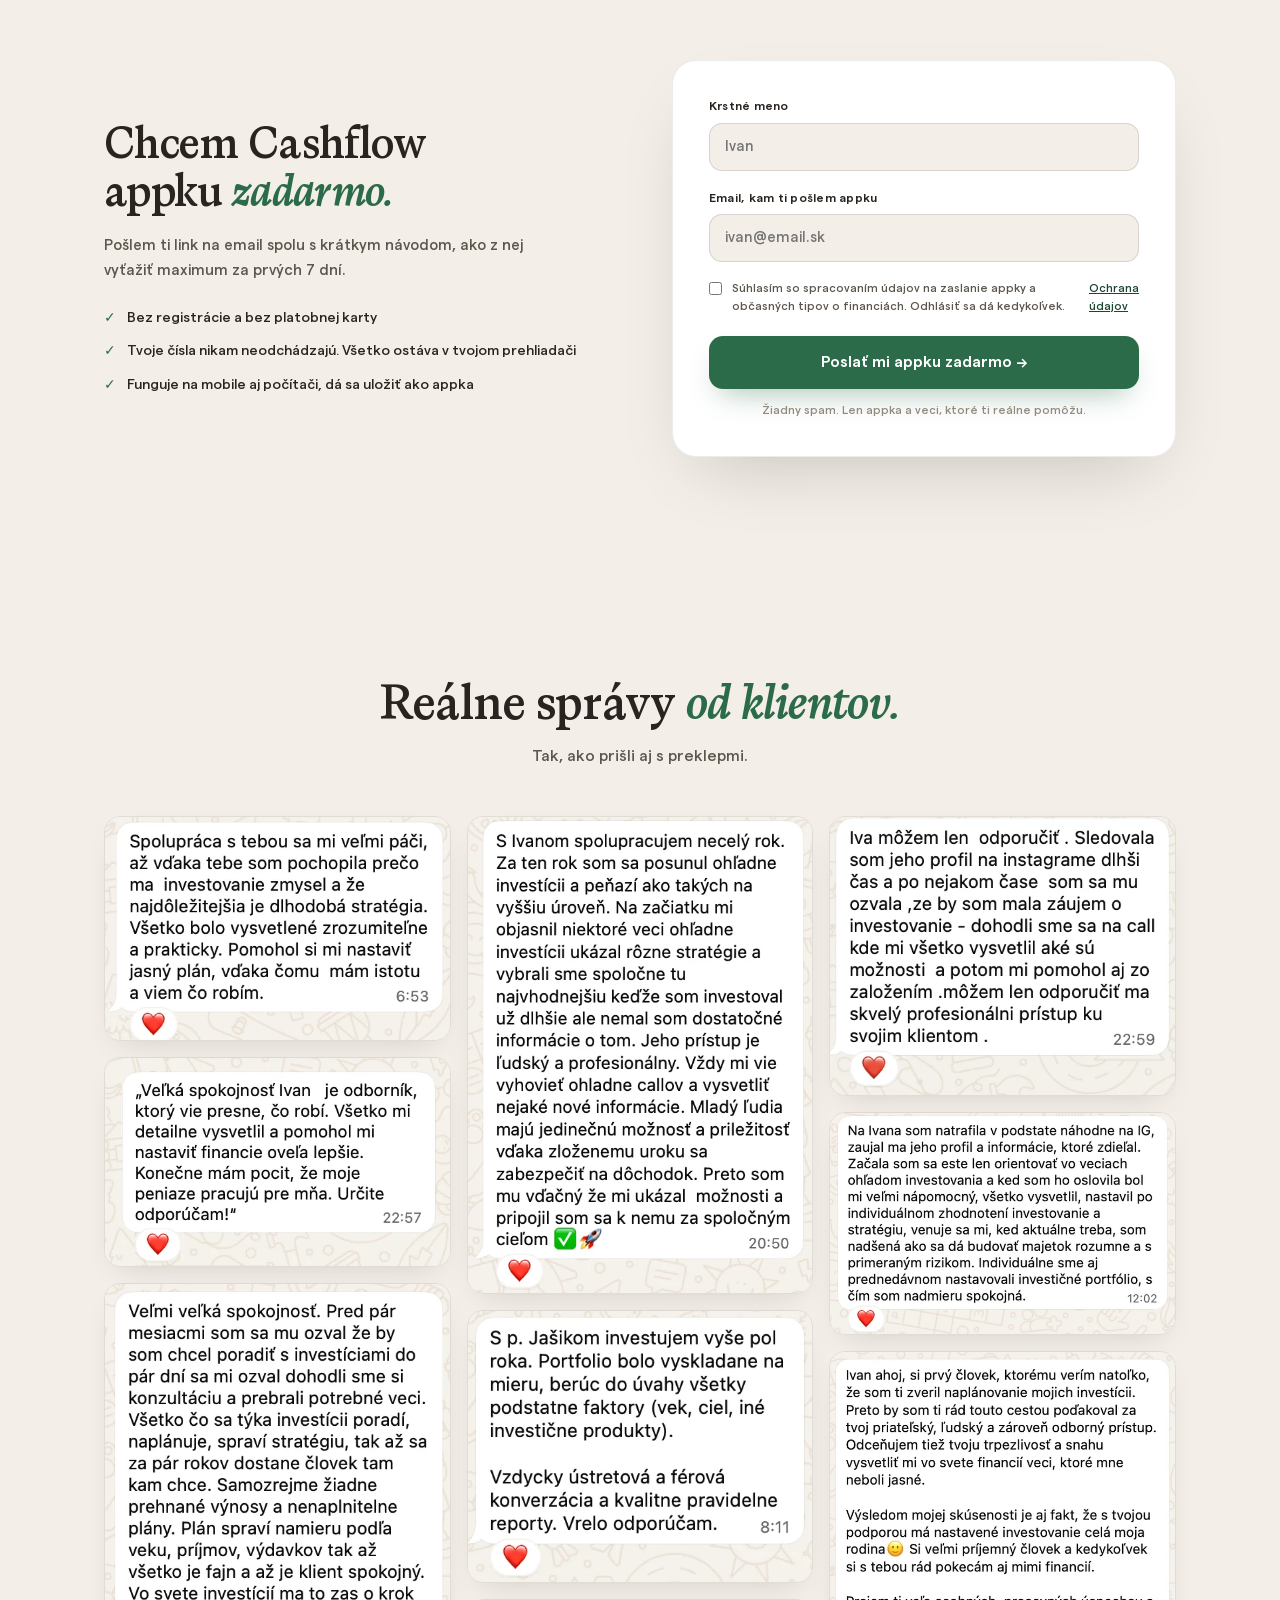
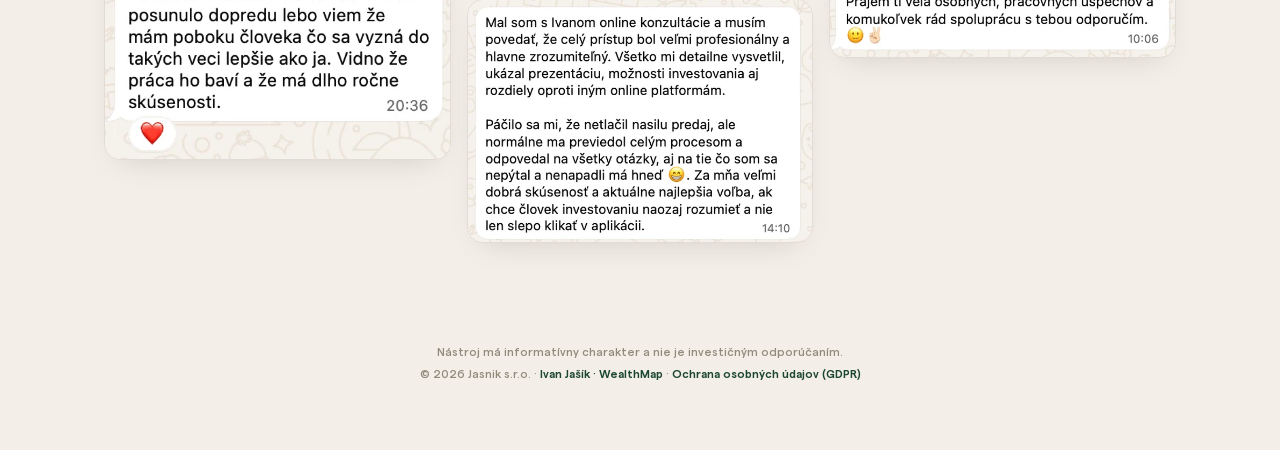
==== commit 6dbccdb7: "Uprava trust textu: NBS licencia · EFA vzdelanie. Co-authored-by: Cursor <cursoragent@cursor.com>" ====
--- a/index.html
+++ b/index.html
@@ -342,7 +342,7 @@
       <a class="btn-p" href="#ziskat">Získať appku zadarmo →</a>
       <a class="btn-s" href="#ako">Ako funguje</a>
     </div>
-    <div class="trust"><span>Vytvoril <b>Ivan Jašík</b> (JS Mentor)</span><span><b>3 000+</b> stiahnutí finančných kurzov</span><span>licencia <b>NBS</b> · <b>EFA</b></span></div>
+    <div class="trust"><span>Vytvoril <b>Ivan Jašík</b> (JS Mentor)</span><span><b>3 000+</b> stiahnutí finančných kurzov</span><span><b>NBS</b> licencia · <b>EFA</b> vzdelanie</span></div>
 
     <!-- ŽIVÝ DASHBOARD -->
     <div class="heroshot rv">
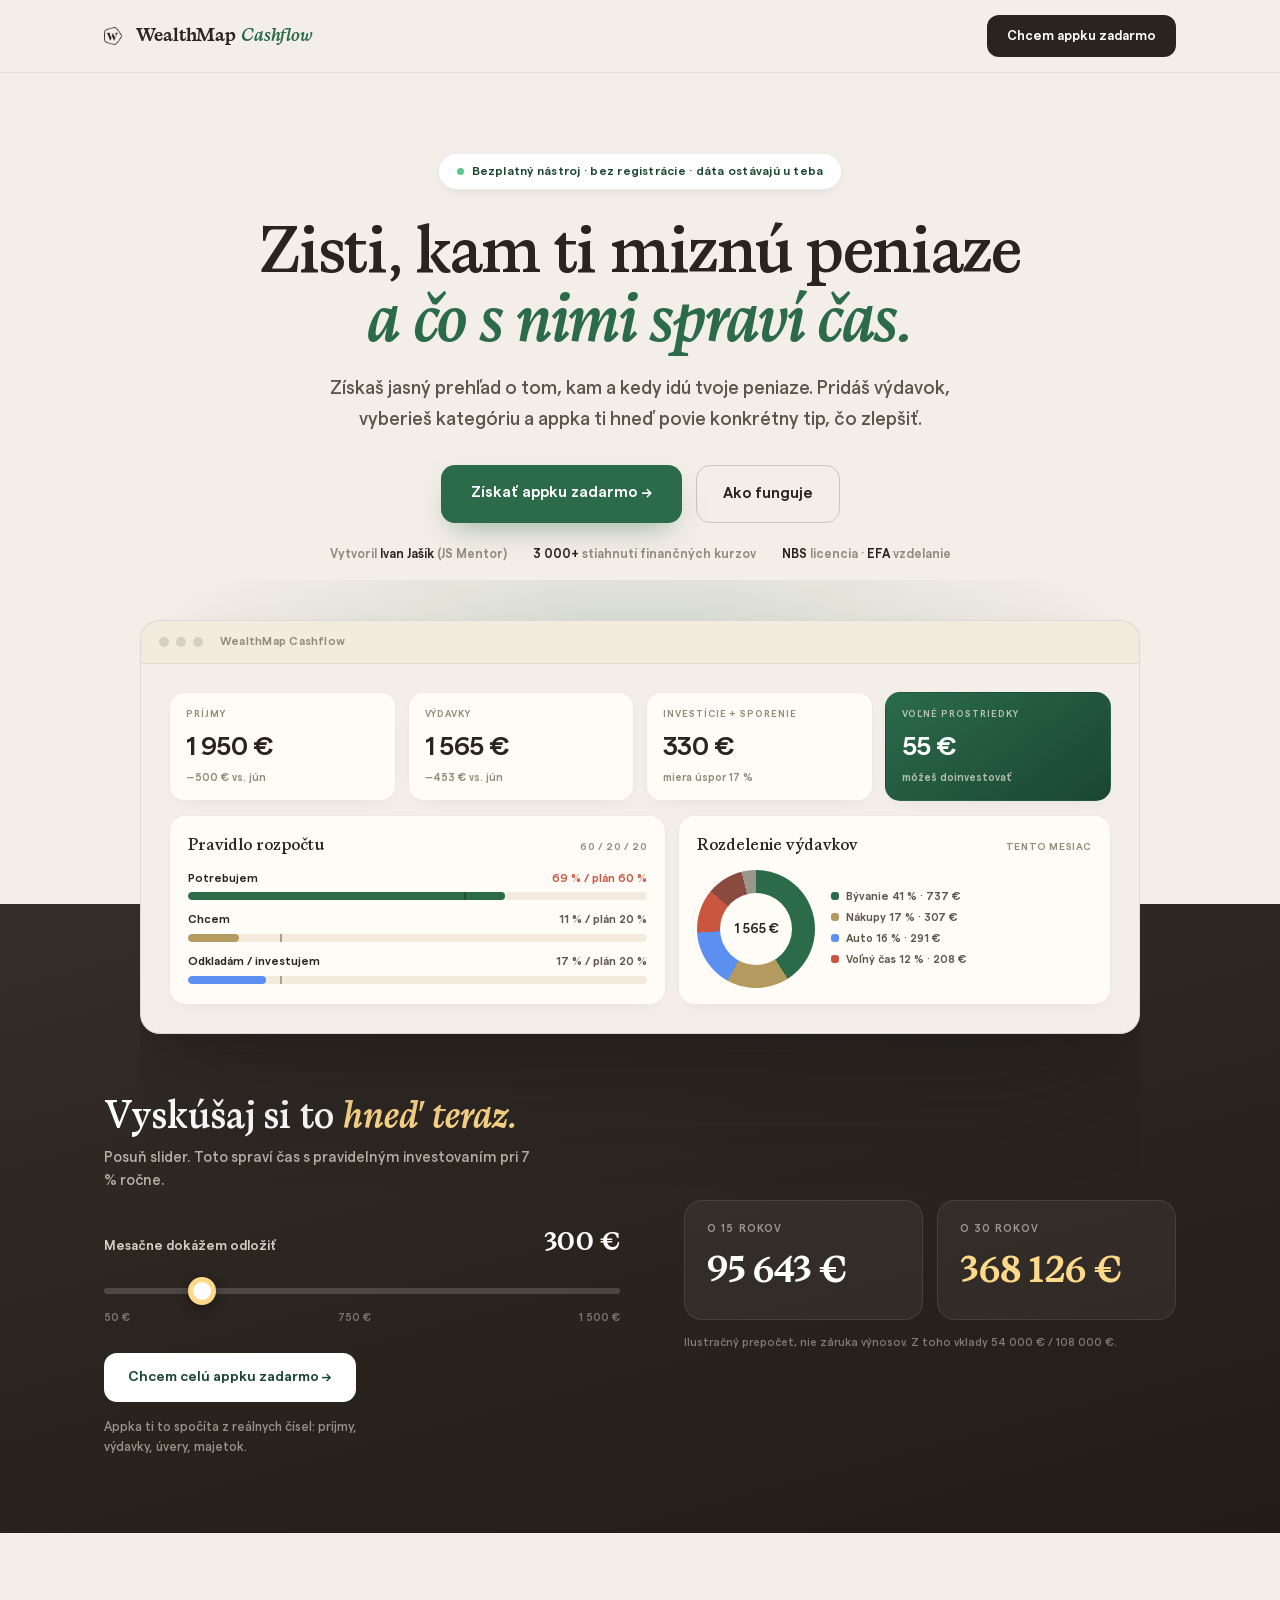
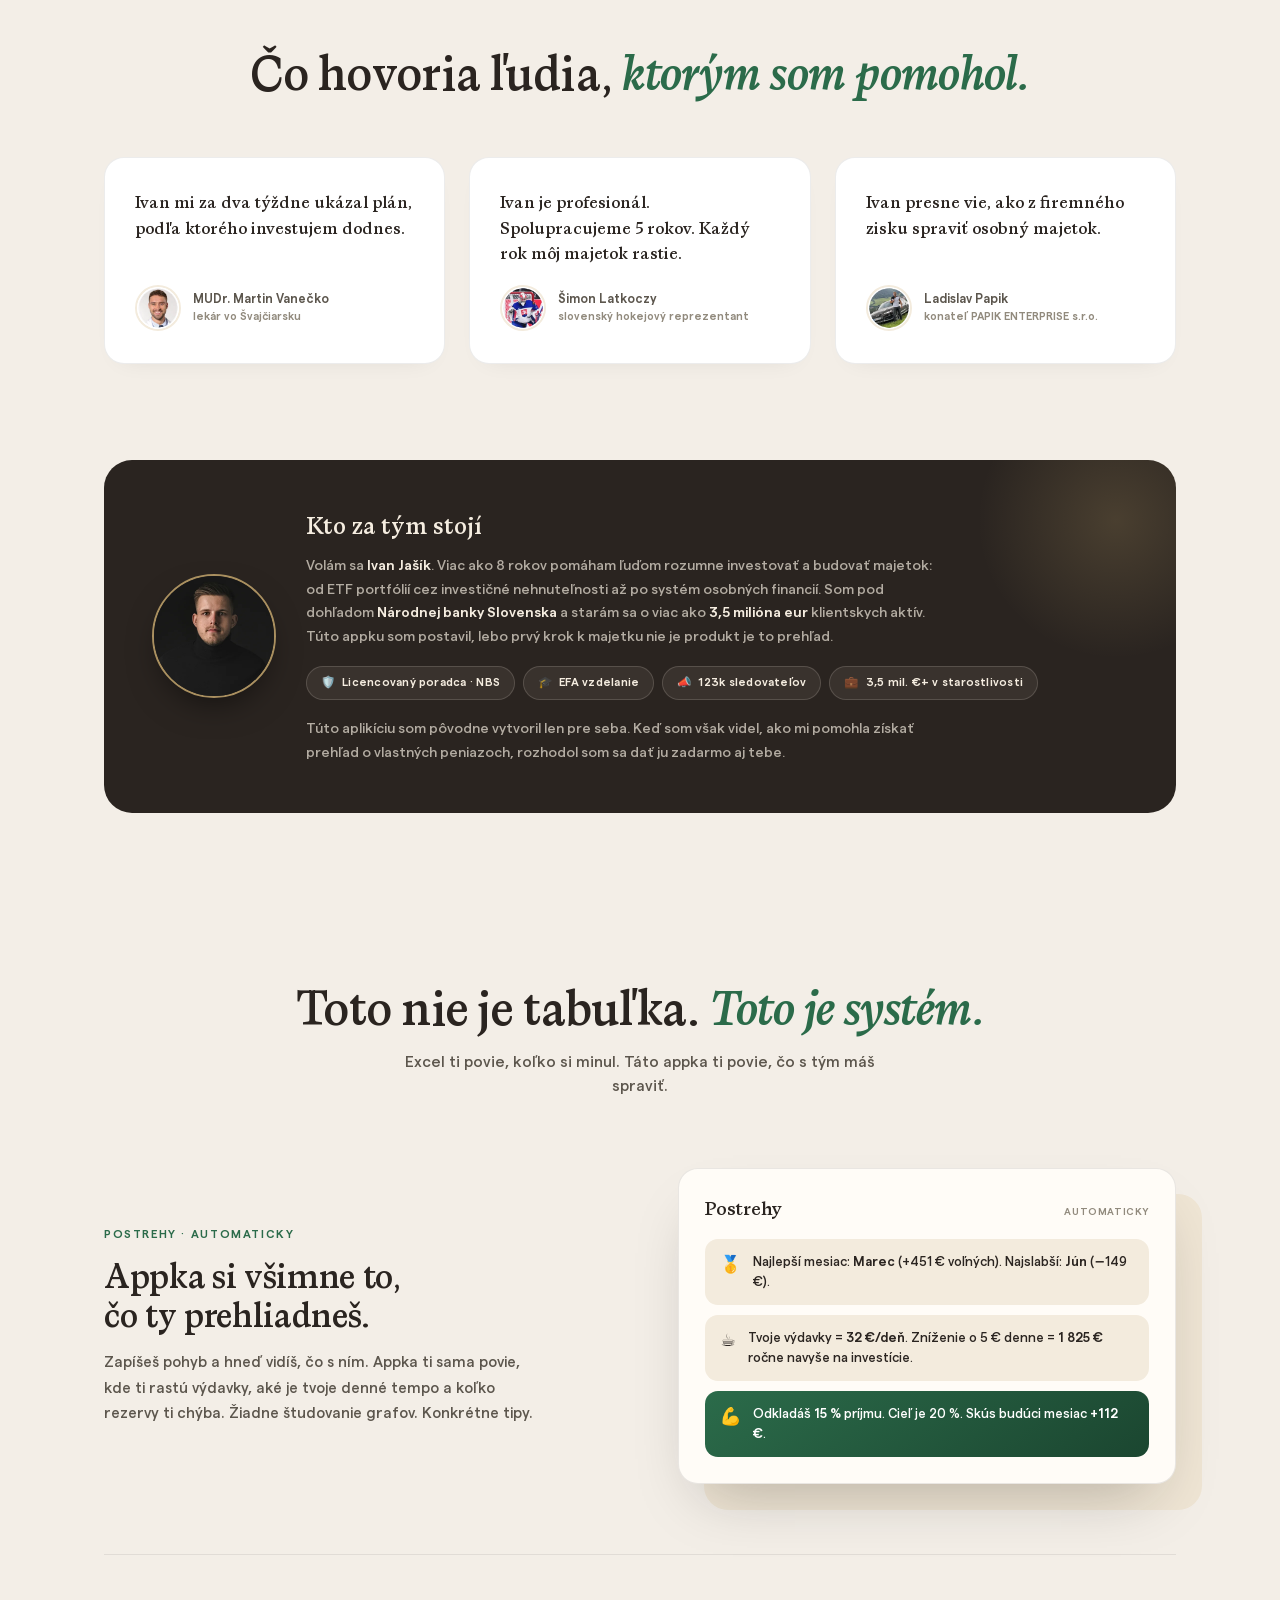
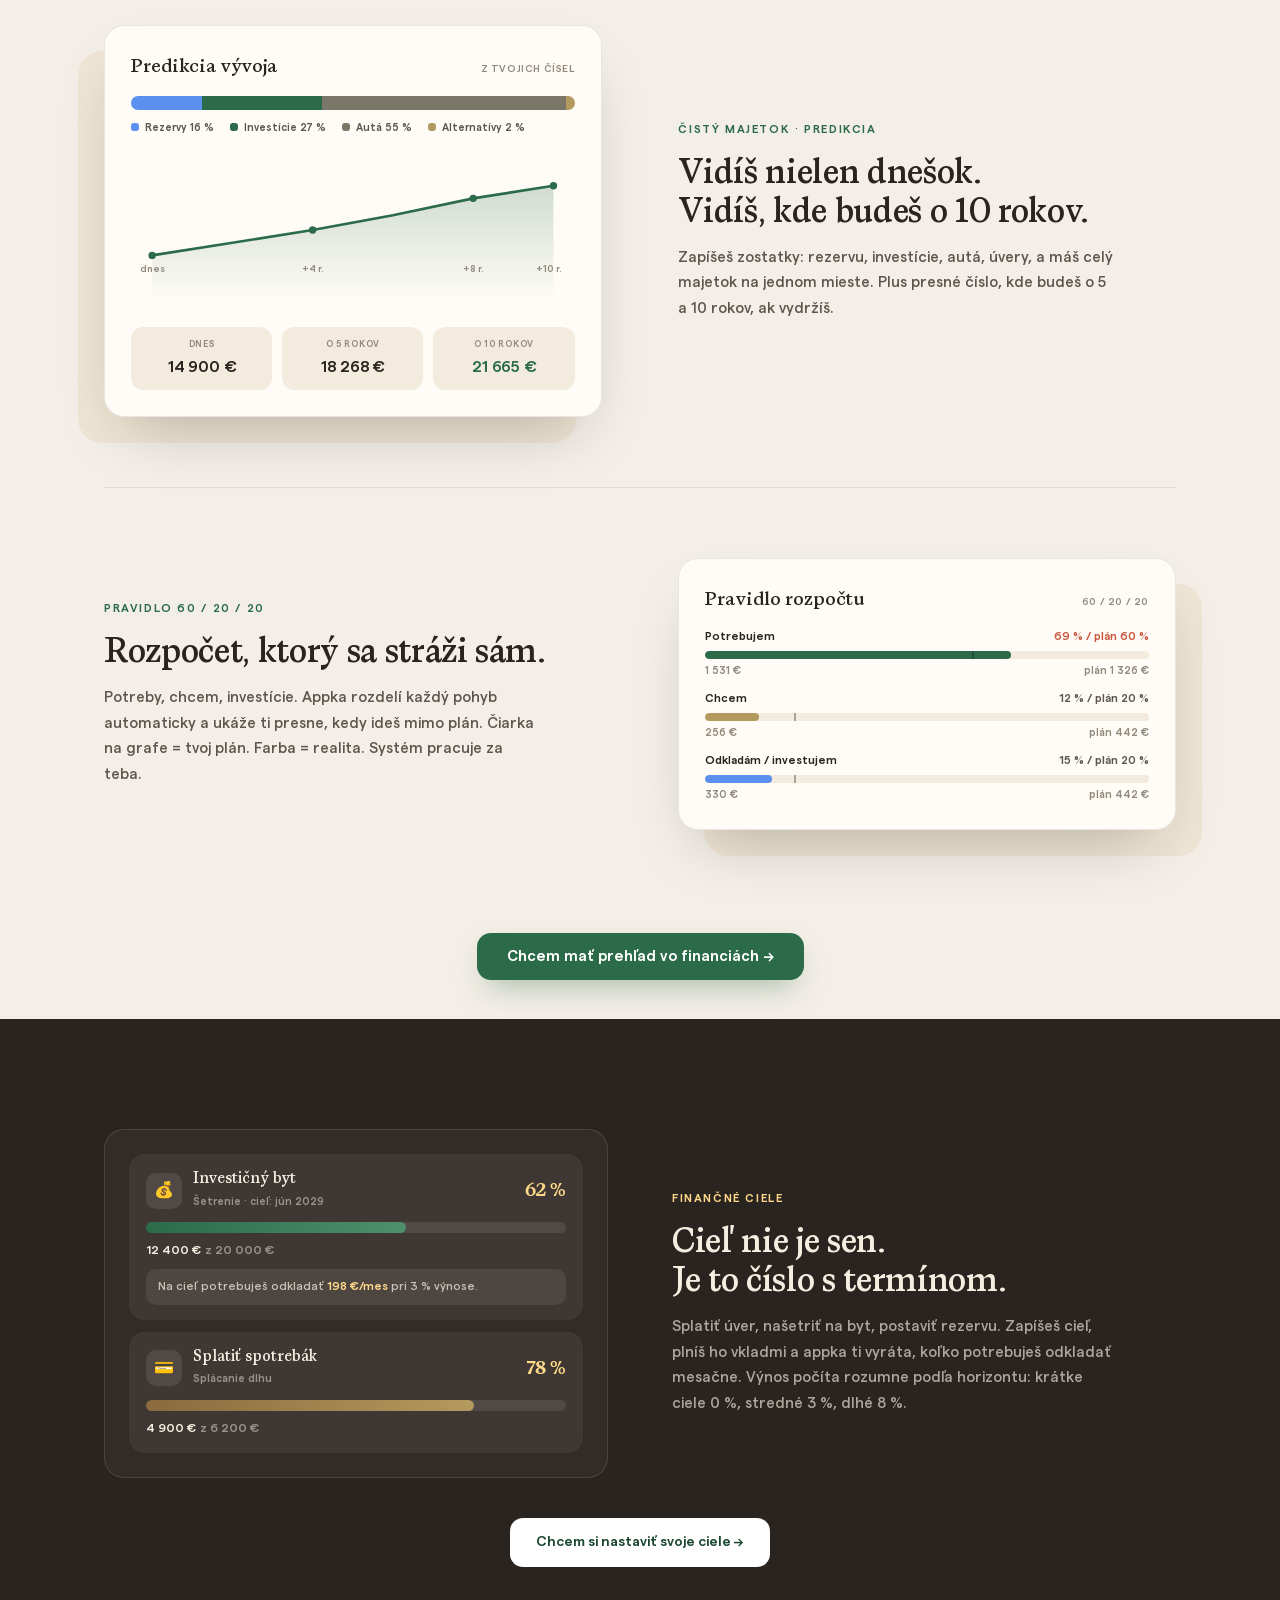
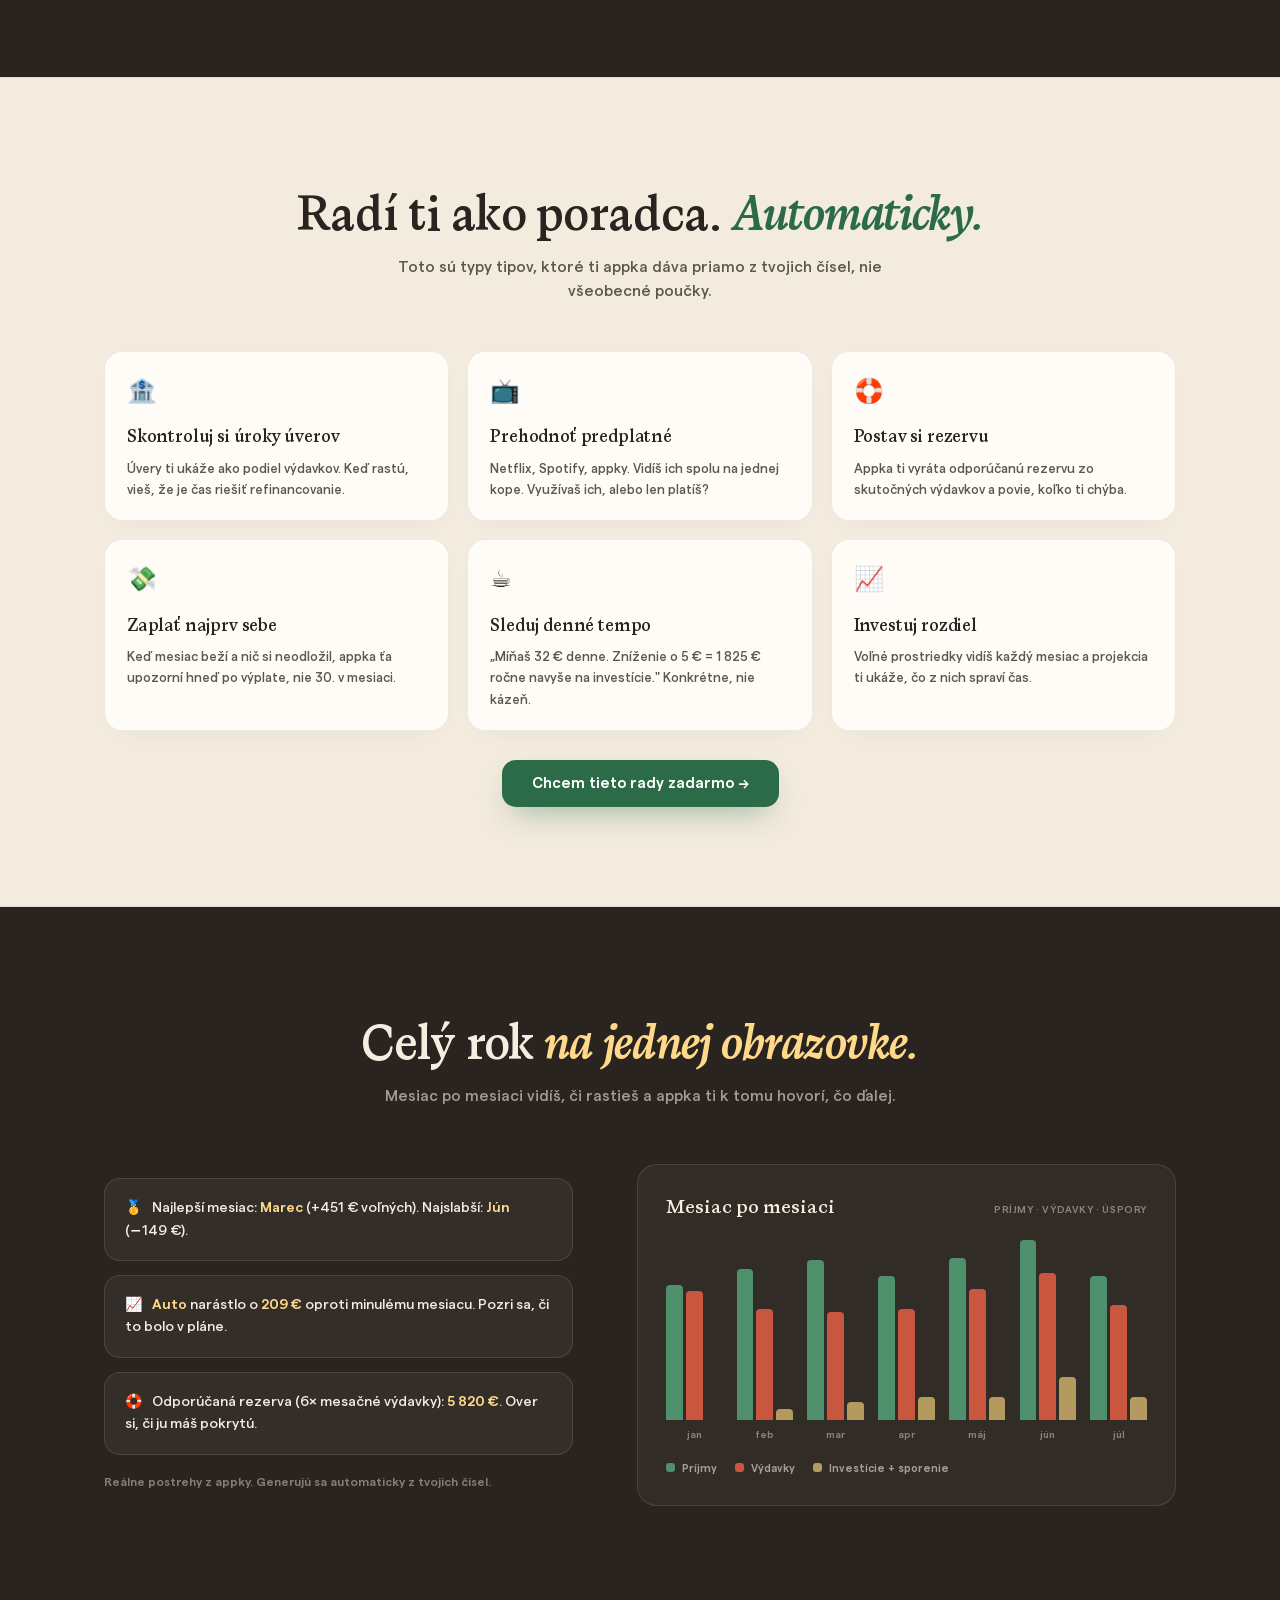
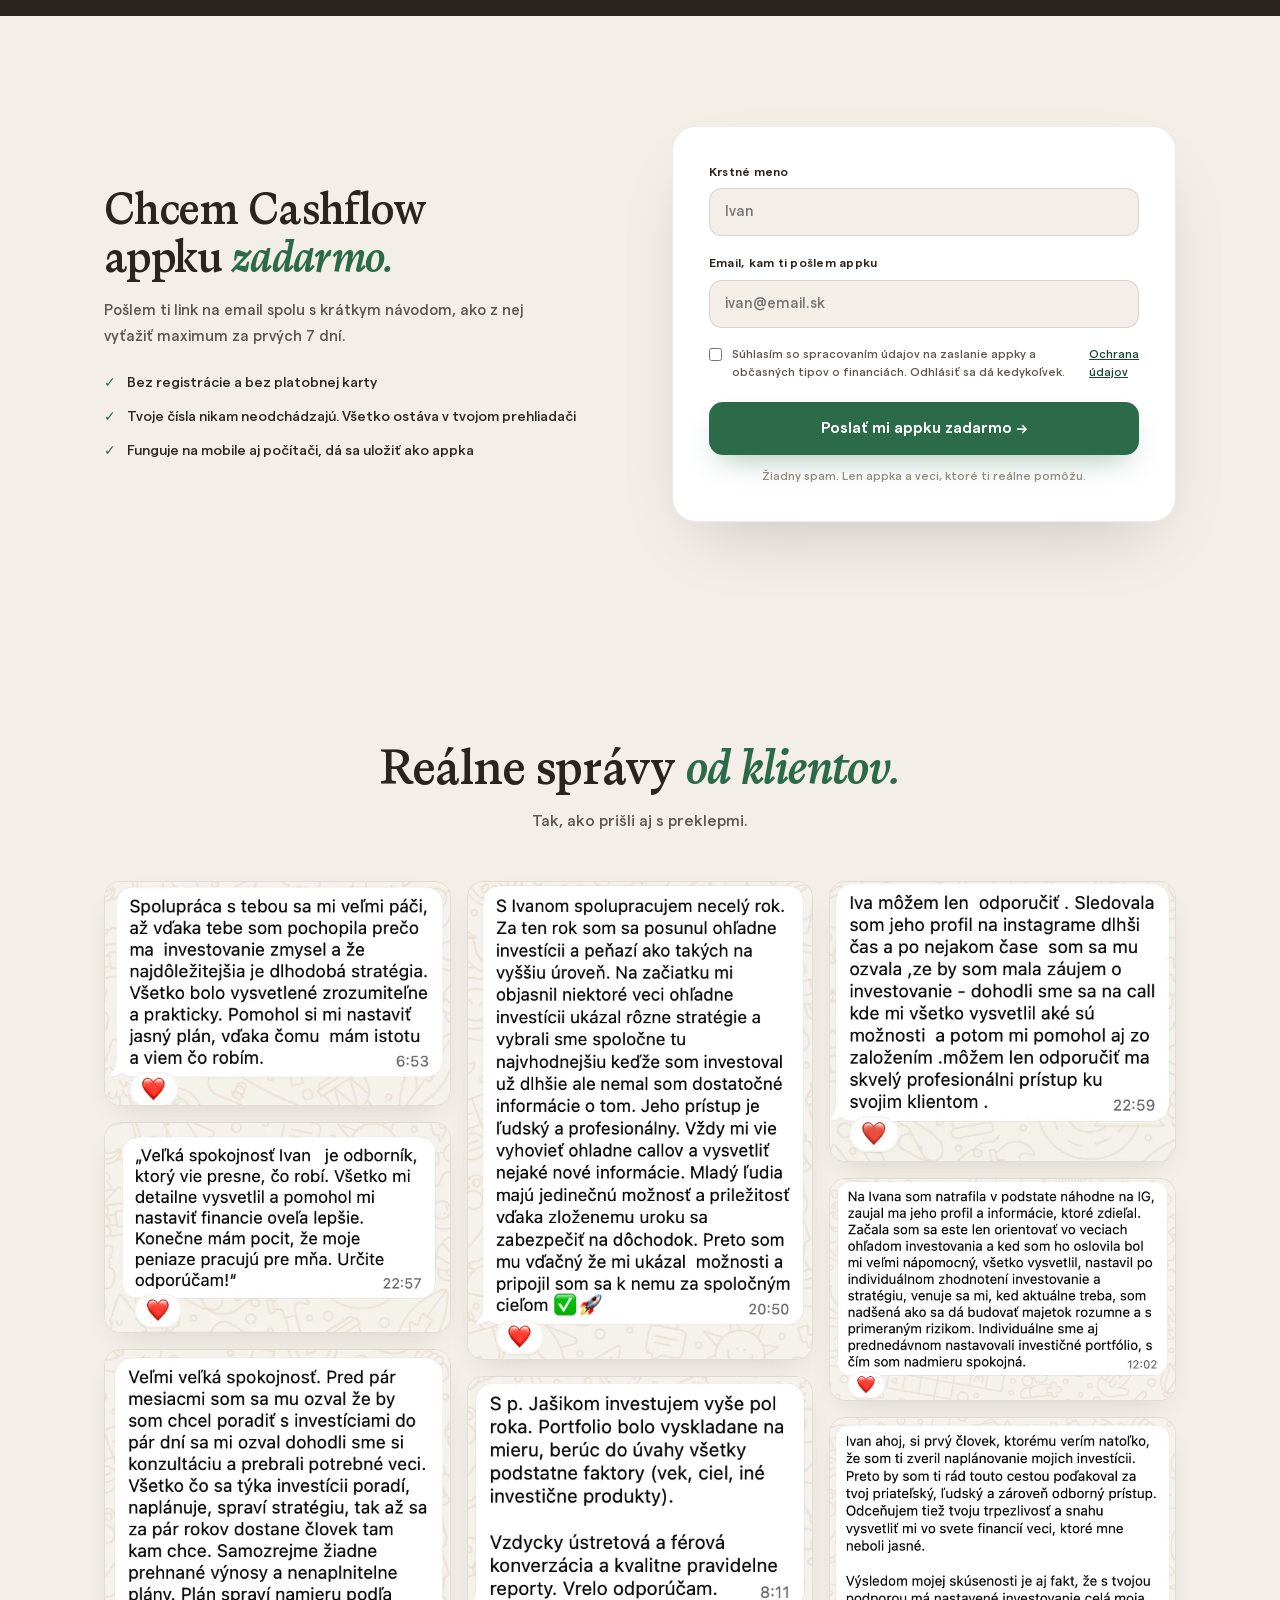
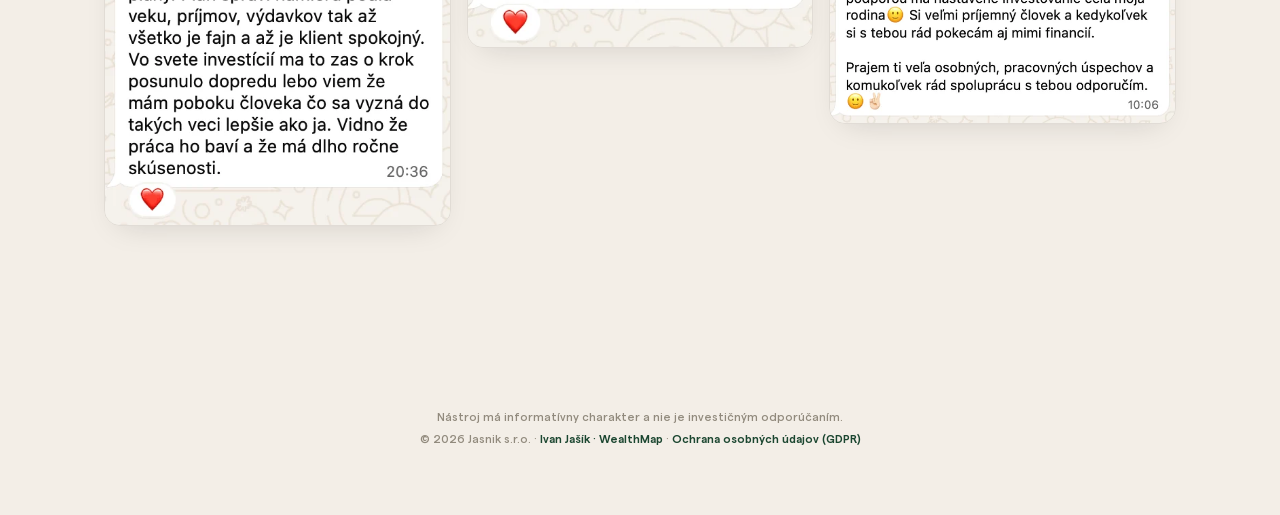
==== commit ba507187: "Pridanie textu o zdarma appke pod sekciu Kto za tym stoji Co-Authored-By: Claude Sonnet 5 <noreply@a" ====
--- a/index.html
+++ b/index.html
@@ -314,6 +314,8 @@
   .about h3{font-family:var(--ds);font-size:24px;font-weight:600;margin-bottom:10px}
   .about p{font-size:14px;font-weight:500;color:rgba(245,237,224,.68);line-height:1.7;max-width:640px}
   .about p b{color:#F5EDE0}
+  .aboutgift{font-size:18px;font-weight:700;color:#F5EDE0;line-height:1.6;max-width:640px;margin-top:18px}
+  @media(max-width:680px){.aboutgift{font-size:16px}}
 
   footer{padding:36px 0 64px;text-align:center;font-size:11.5px;font-weight:600;color:var(--faint);line-height:1.9}
   footer a{color:var(--green-d);font-weight:800;text-decoration:none}
@@ -425,6 +427,7 @@
         <span class="cred"><i>📣</i> 123k sledovateľov</span>
         <span class="cred"><i>💼</i> 3,5 mil. €+ v starostlivosti</span>
       </div>
+      <p class="aboutgift">Túto aplikíciu som pôvodne vytvoril len pre seba. Keď som však videl, ako mi pomohla získať prehľad o vlastných peniazoch, rozhodol som sa dať ju zadarmo aj tebe.</p>
     </div>
   </div>
 </div></section>
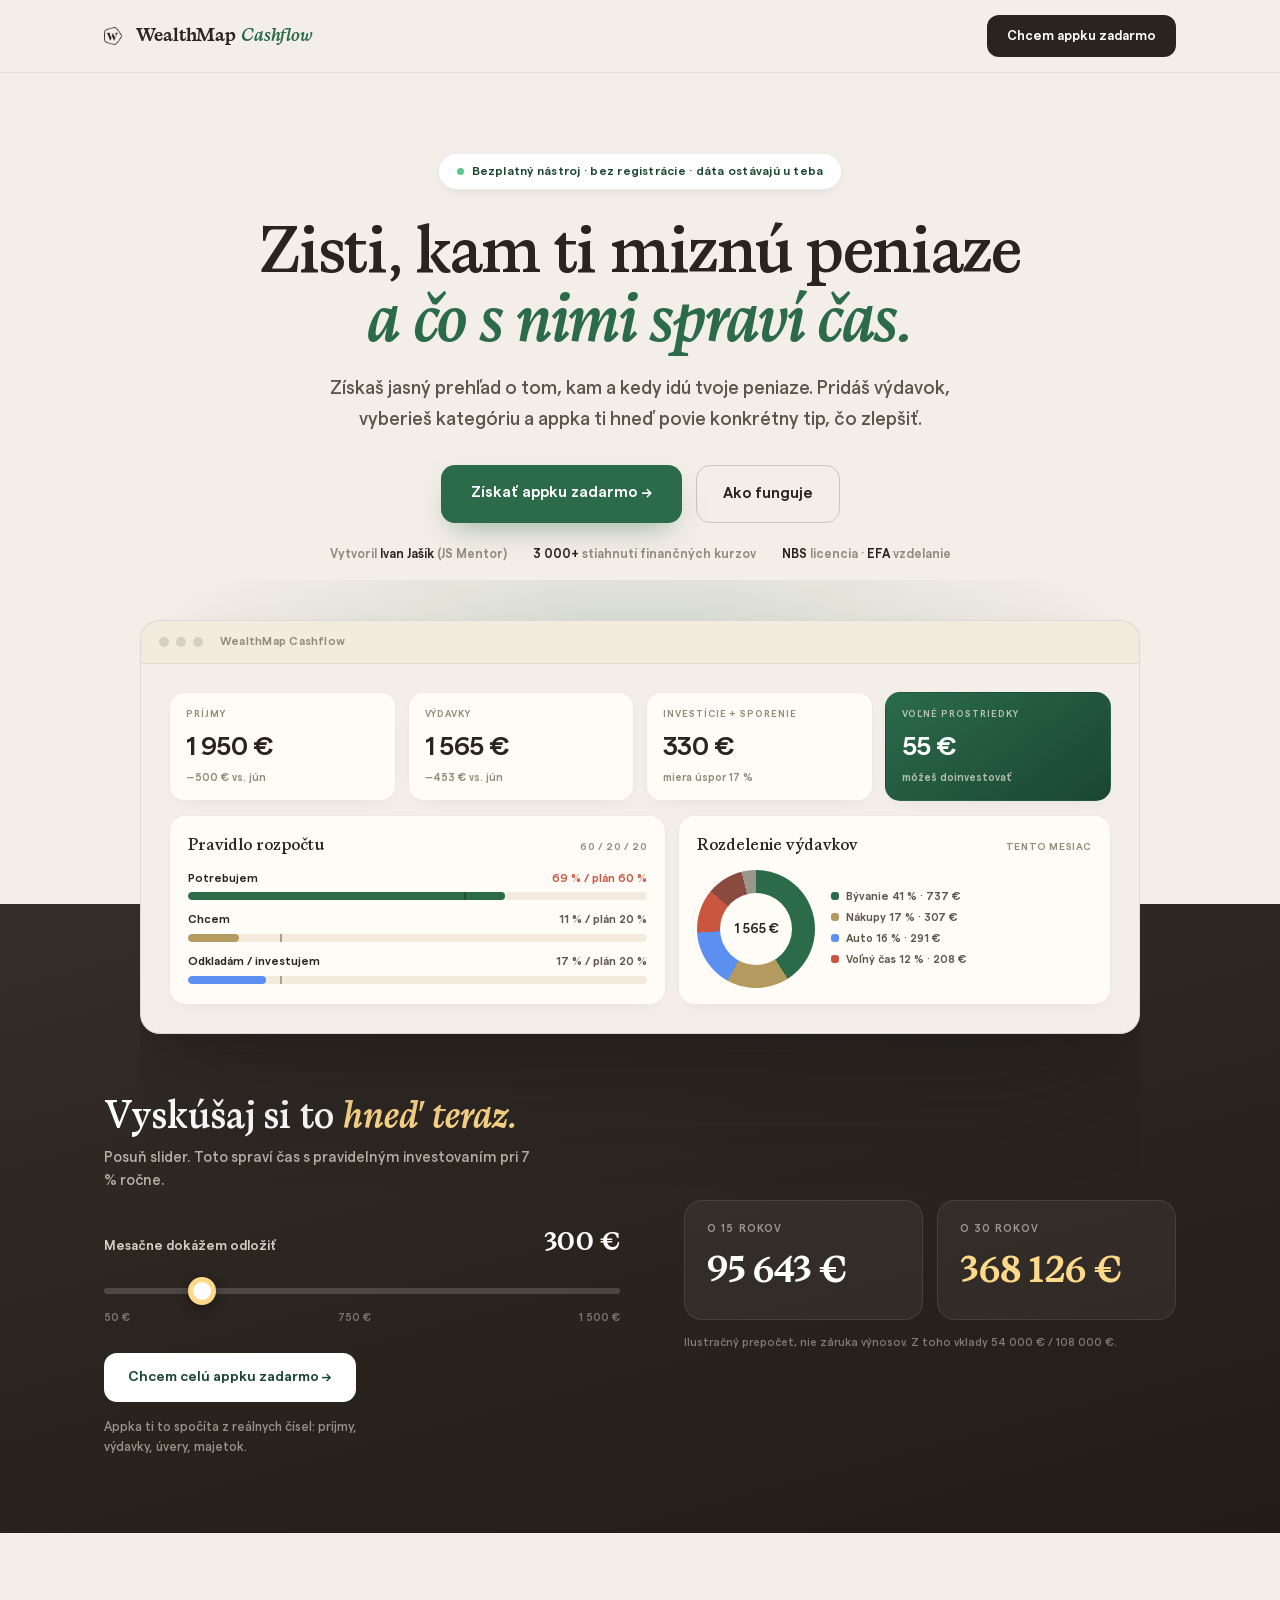
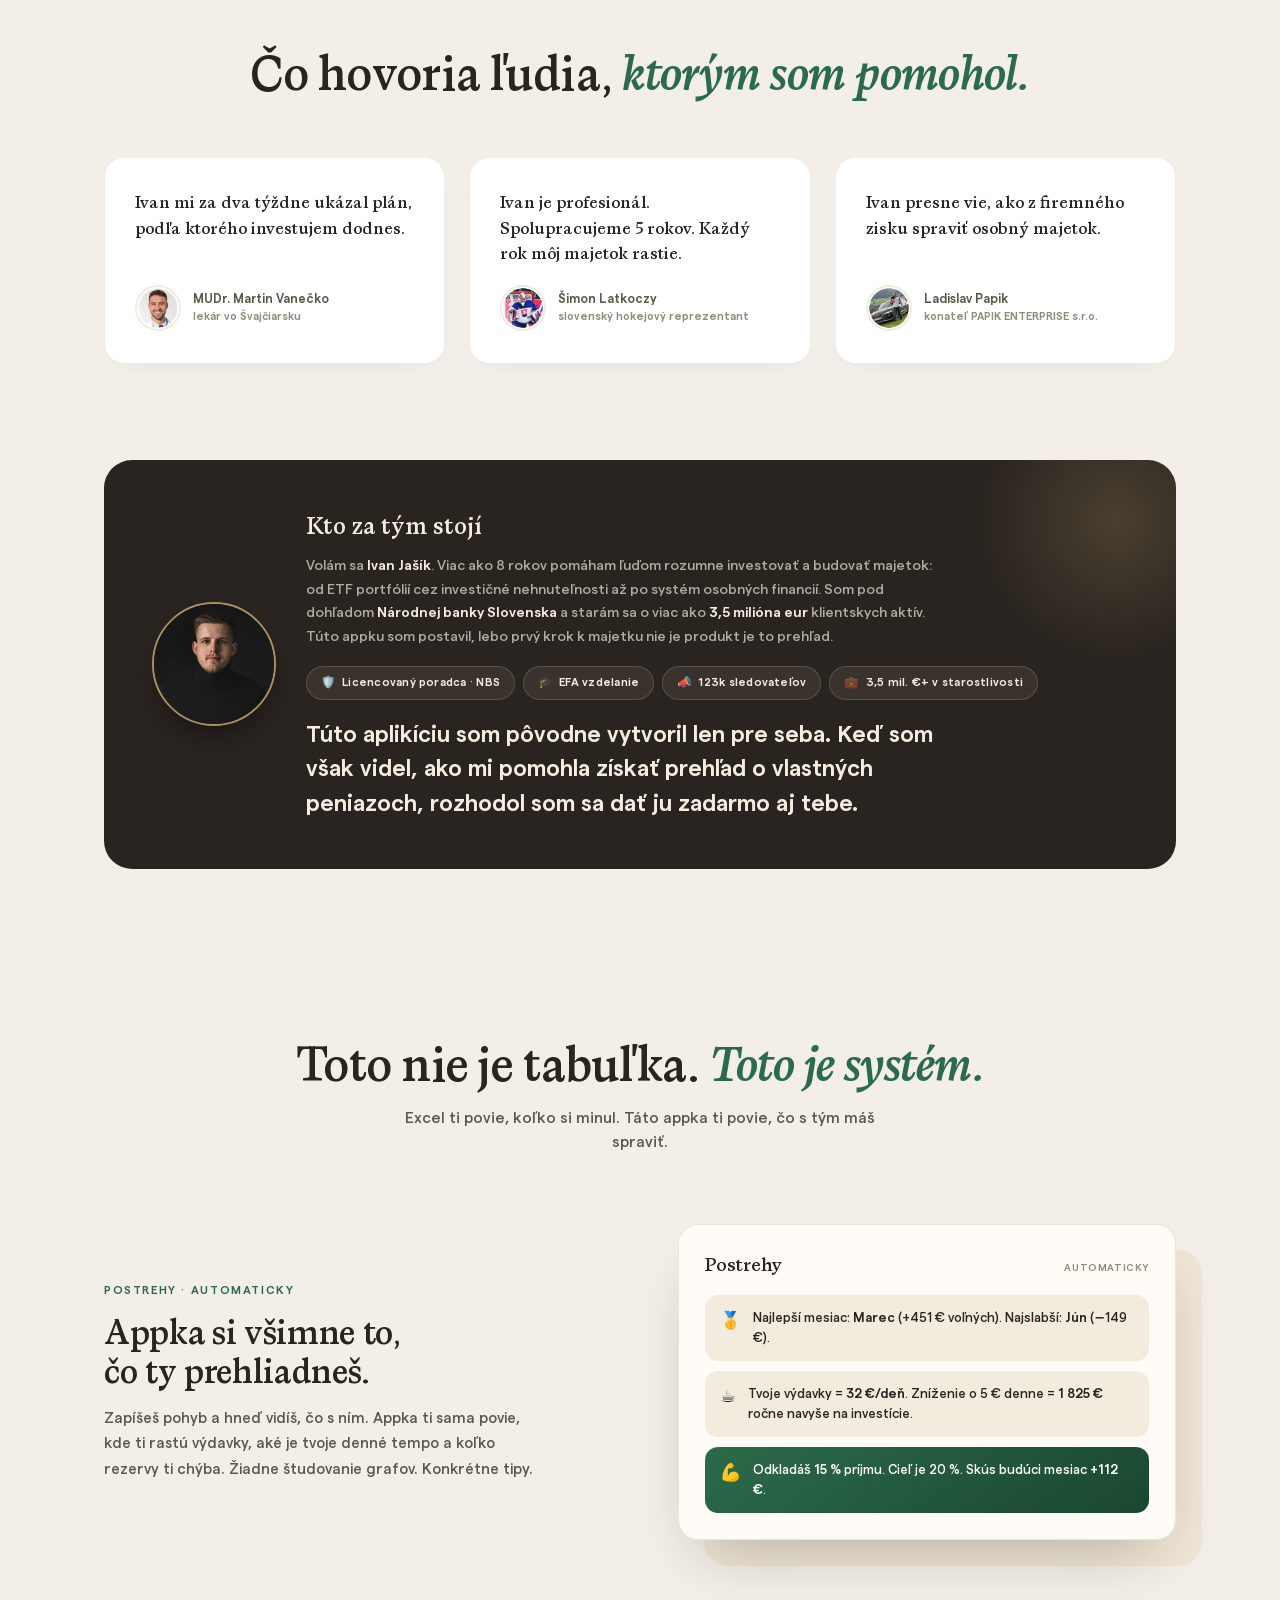
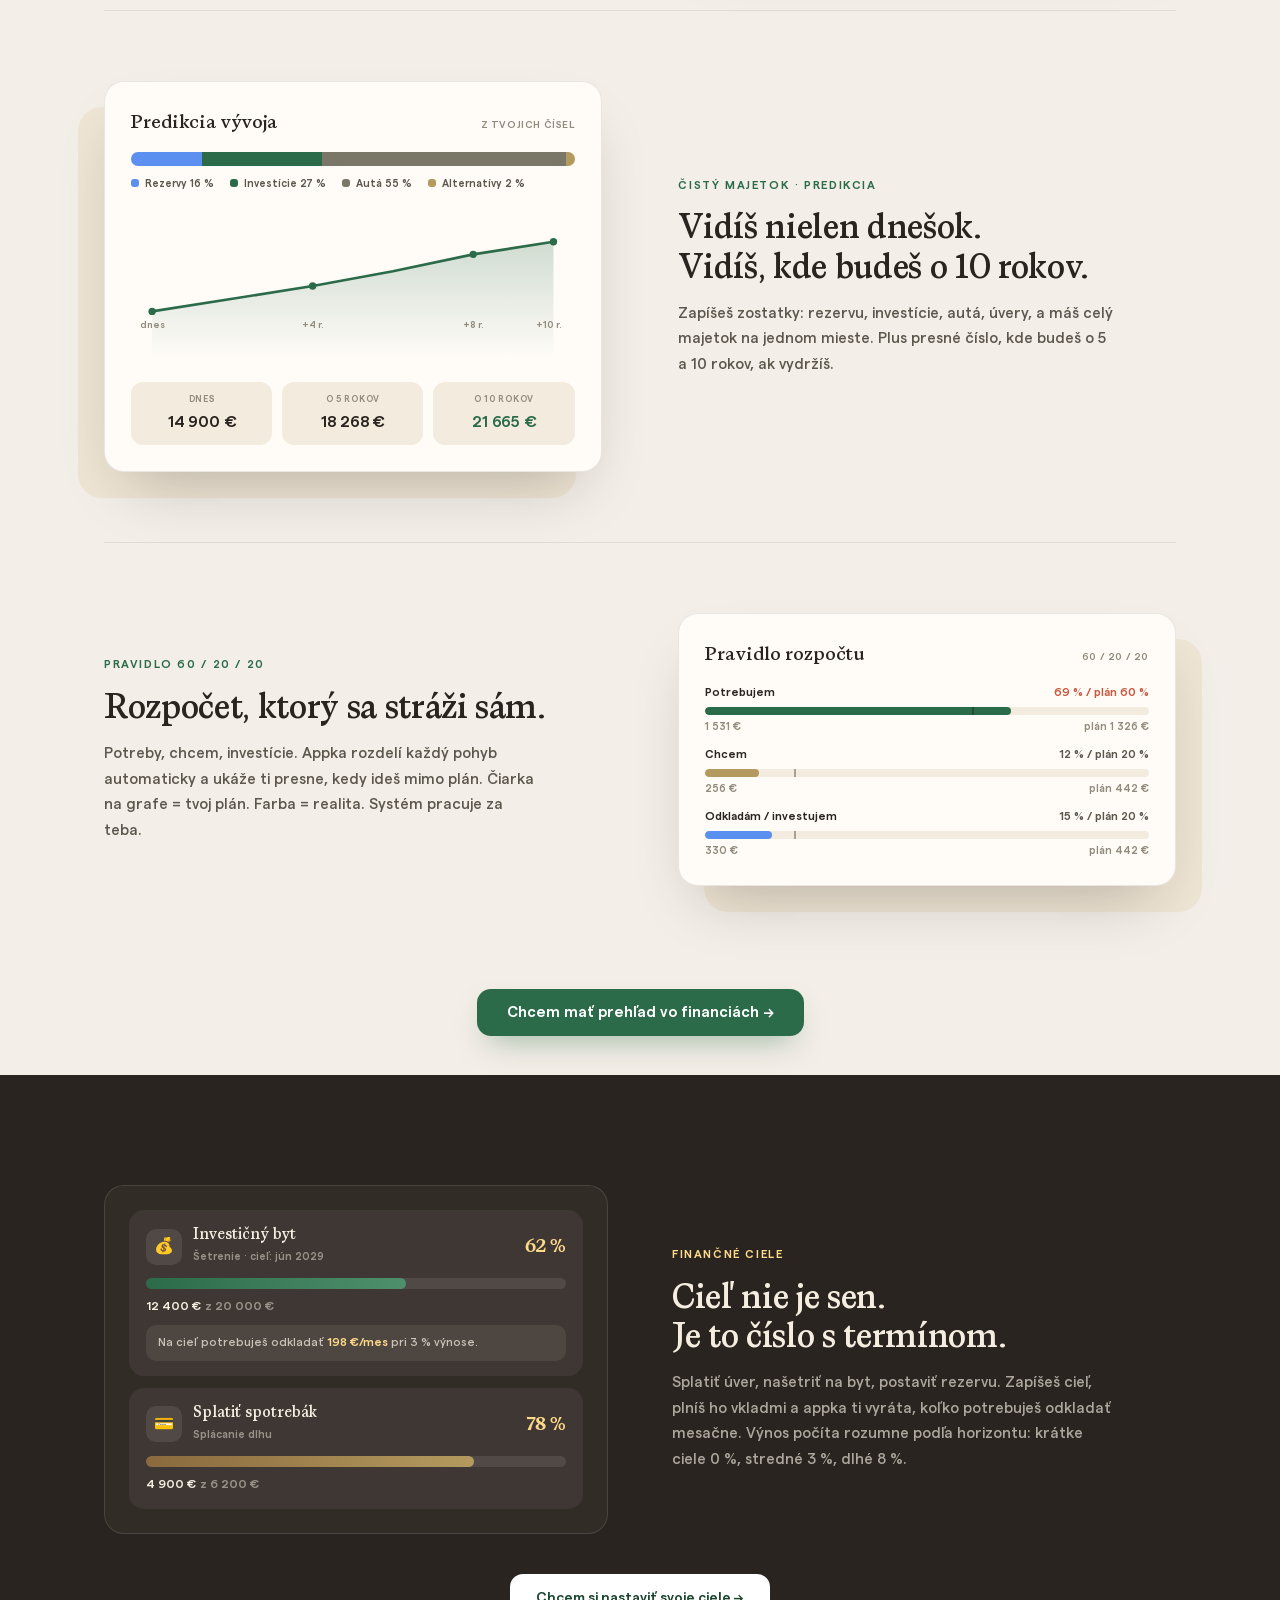
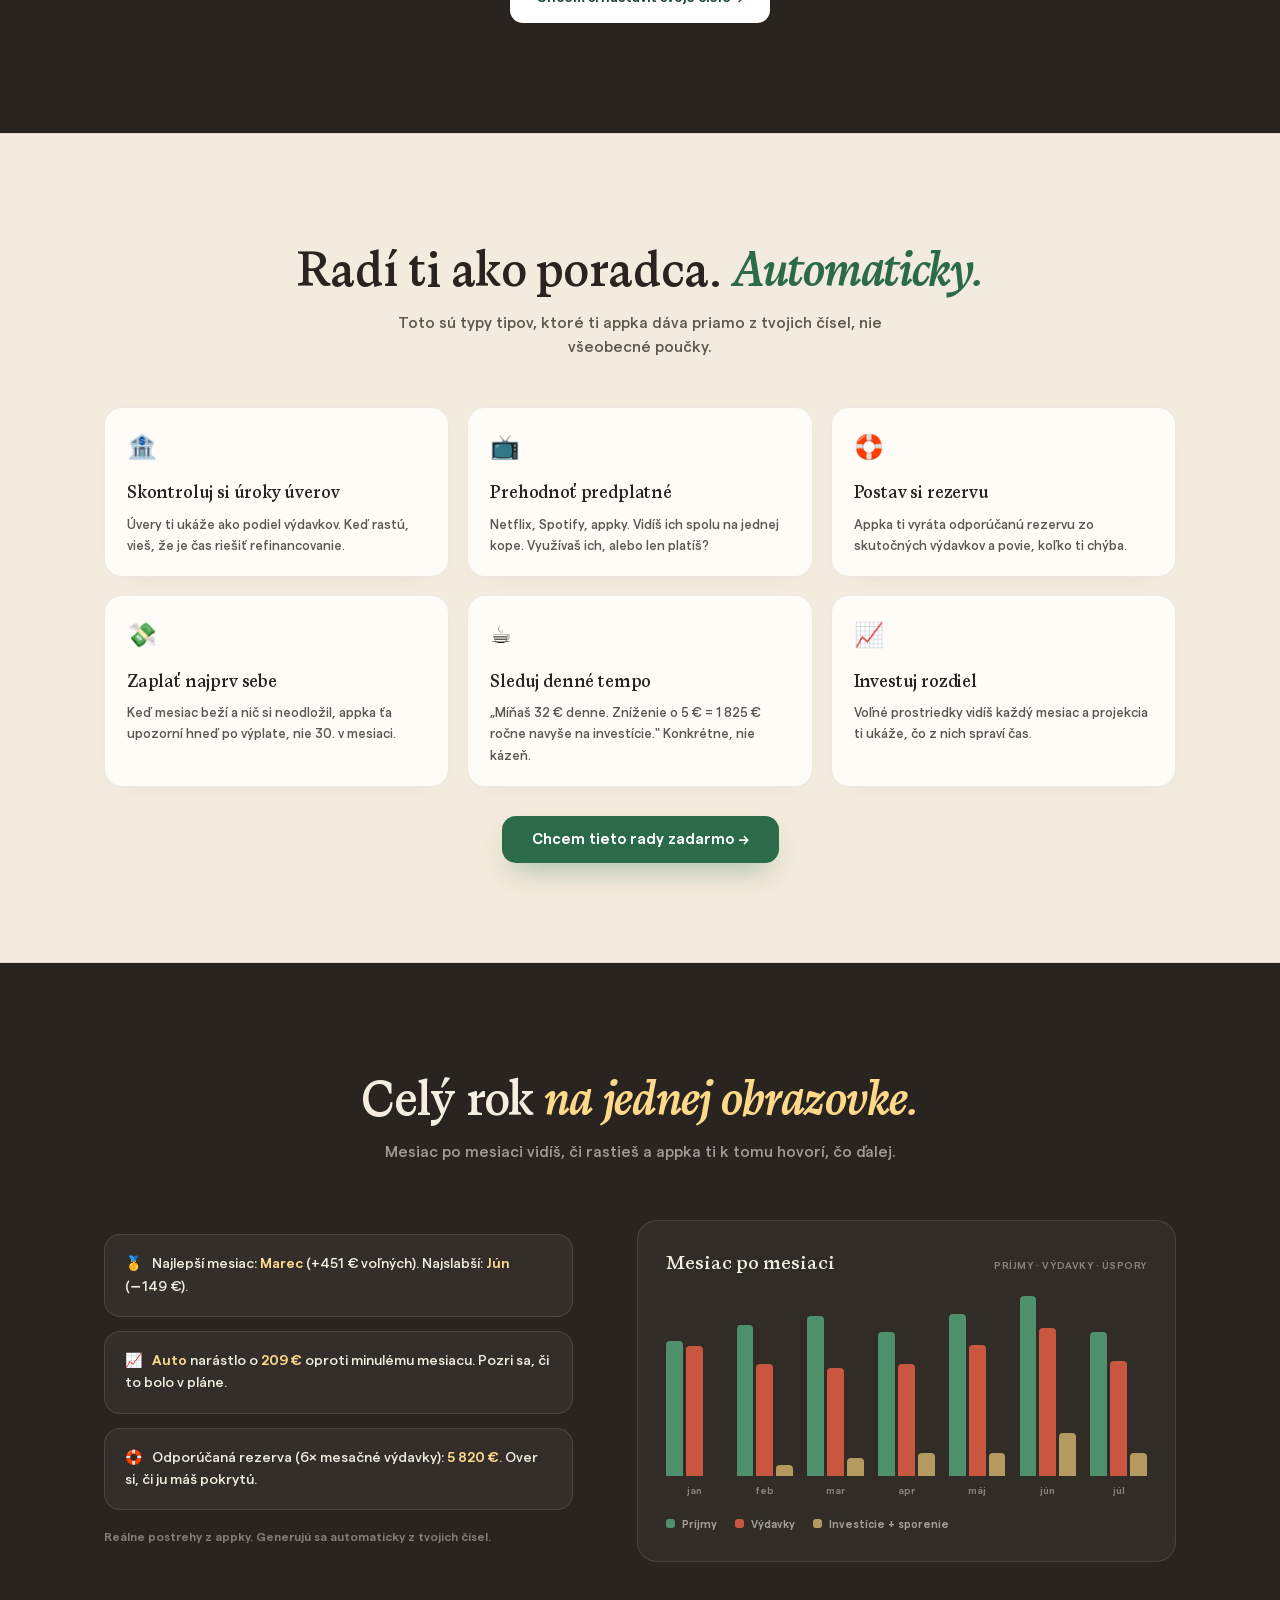
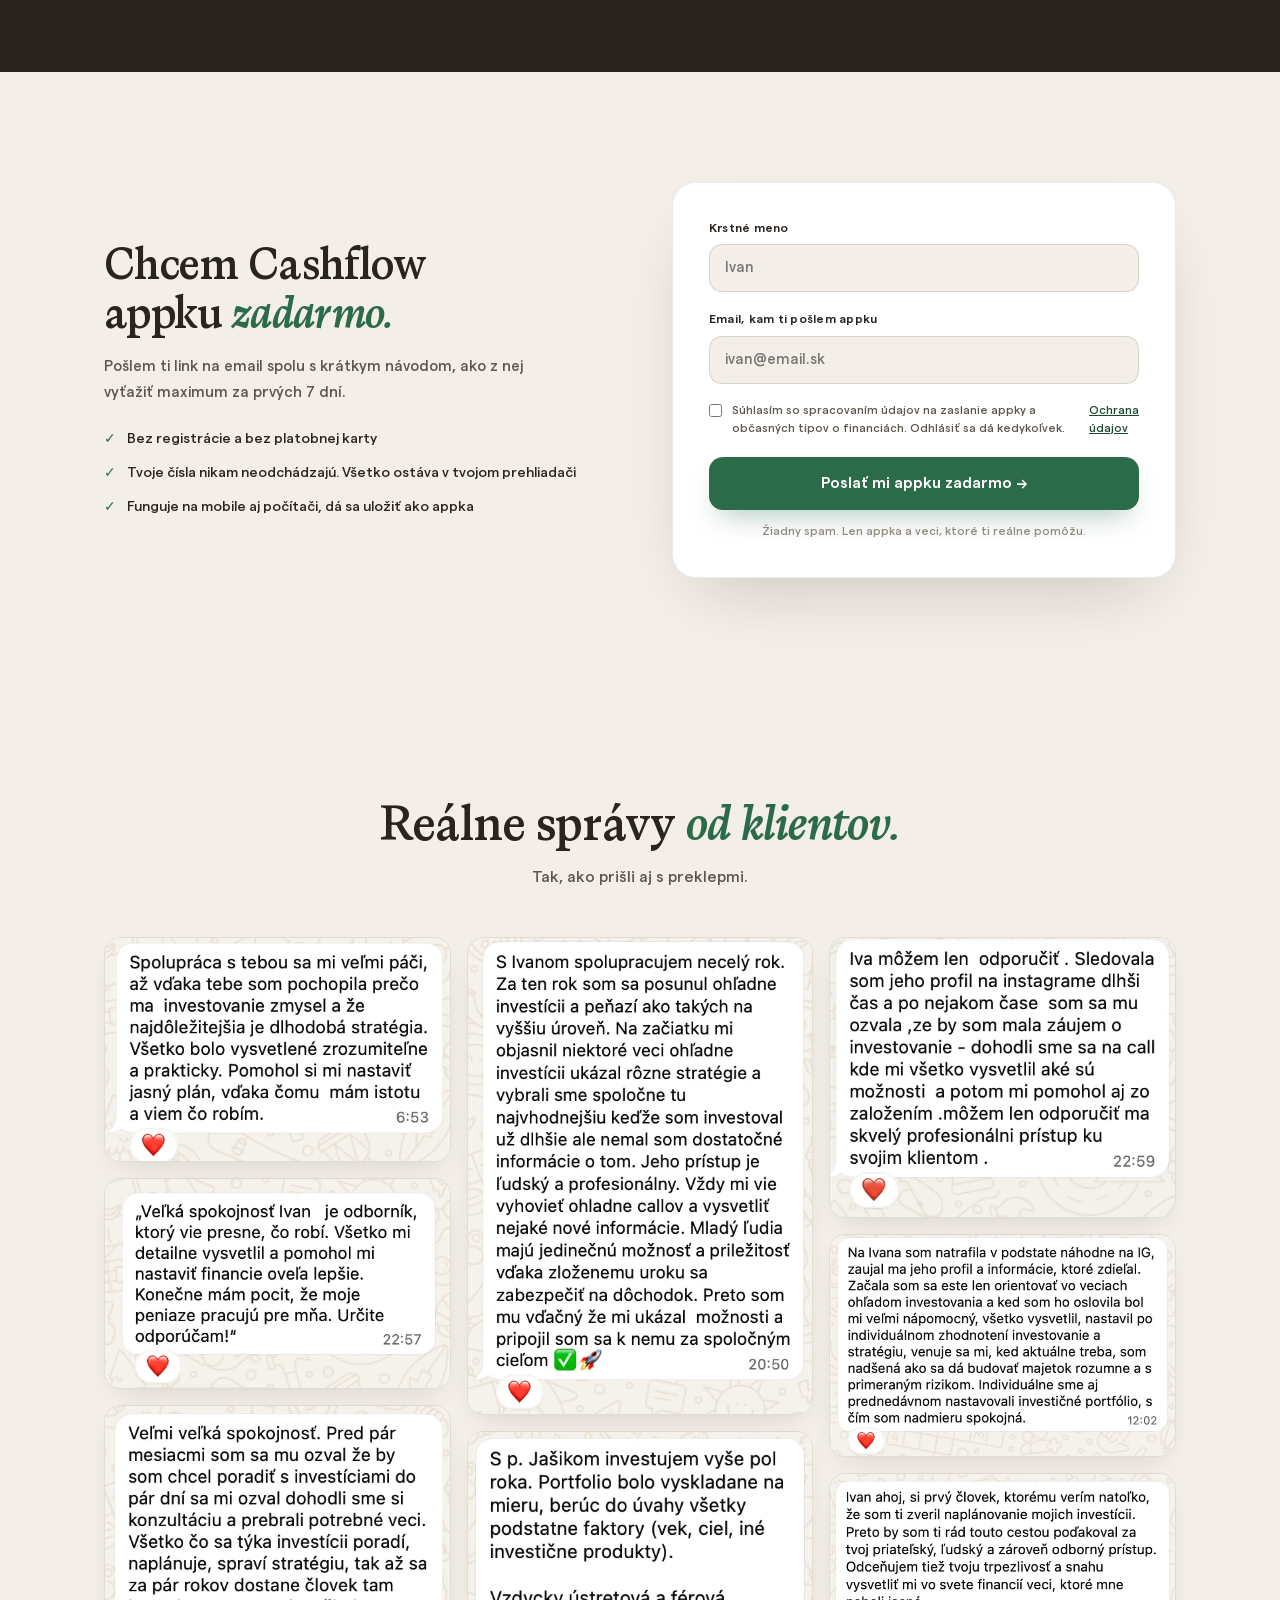
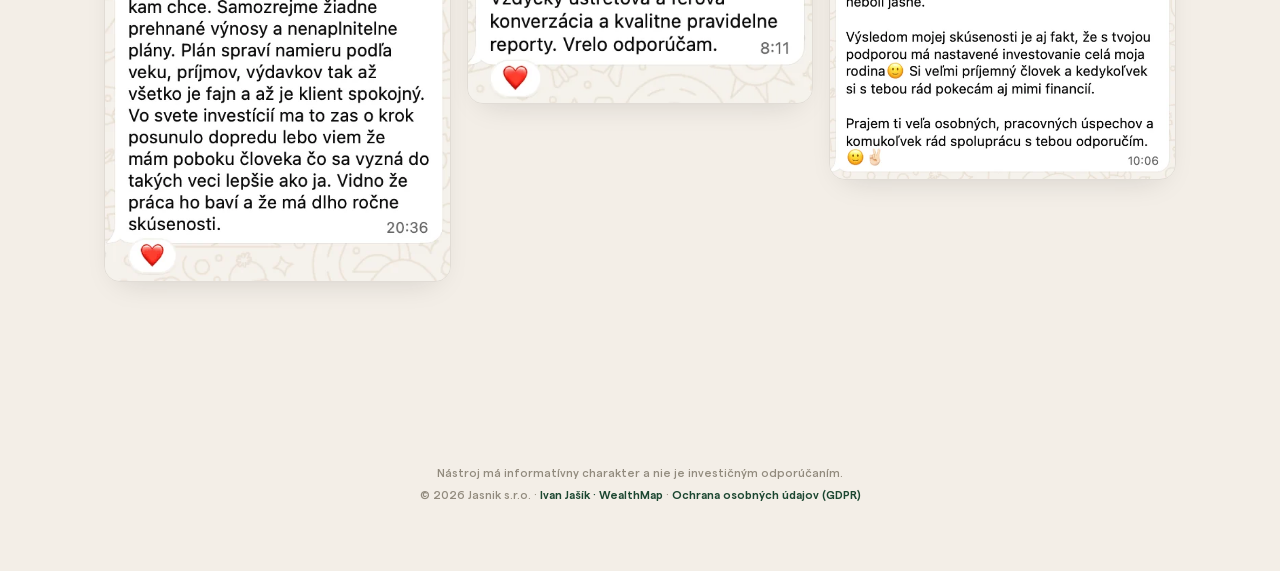
==== commit 484775b8: "Zvacsenie a zhrubnutie textu o zdarma appke, oprava CSS specificity Co-Authored-By: Claude Sonnet 5 " ====
--- a/index.html
+++ b/index.html
@@ -314,8 +314,8 @@
   .about h3{font-family:var(--ds);font-size:24px;font-weight:600;margin-bottom:10px}
   .about p{font-size:14px;font-weight:500;color:rgba(245,237,224,.68);line-height:1.7;max-width:640px}
   .about p b{color:#F5EDE0}
-  .aboutgift{font-size:18px;font-weight:700;color:#F5EDE0;line-height:1.6;max-width:640px;margin-top:18px}
-  @media(max-width:680px){.aboutgift{font-size:16px}}
+  .about p.aboutgift{font-size:23px;font-weight:800;color:#F5EDE0;line-height:1.5;max-width:640px;margin-top:18px}
+  @media(max-width:680px){.about p.aboutgift{font-size:19px}}
 
   footer{padding:36px 0 64px;text-align:center;font-size:11.5px;font-weight:600;color:var(--faint);line-height:1.9}
   footer a{color:var(--green-d);font-weight:800;text-decoration:none}
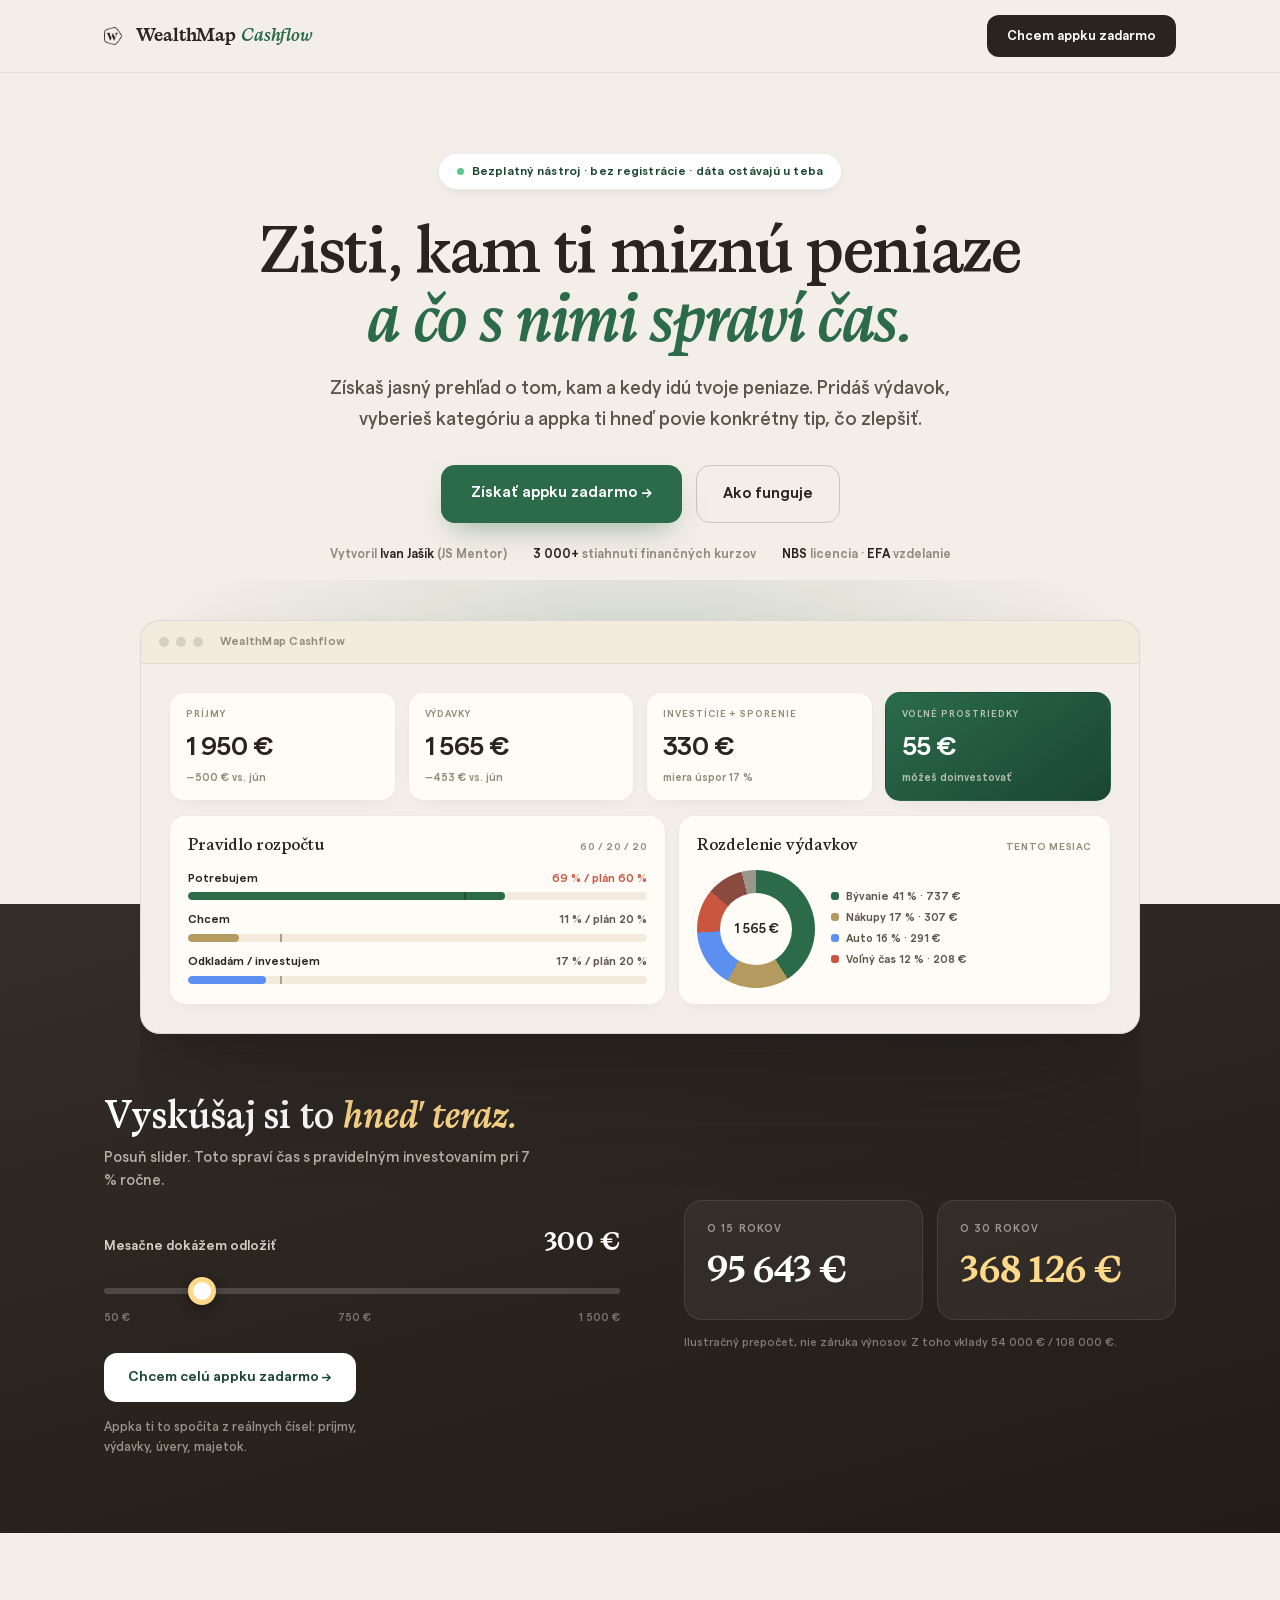
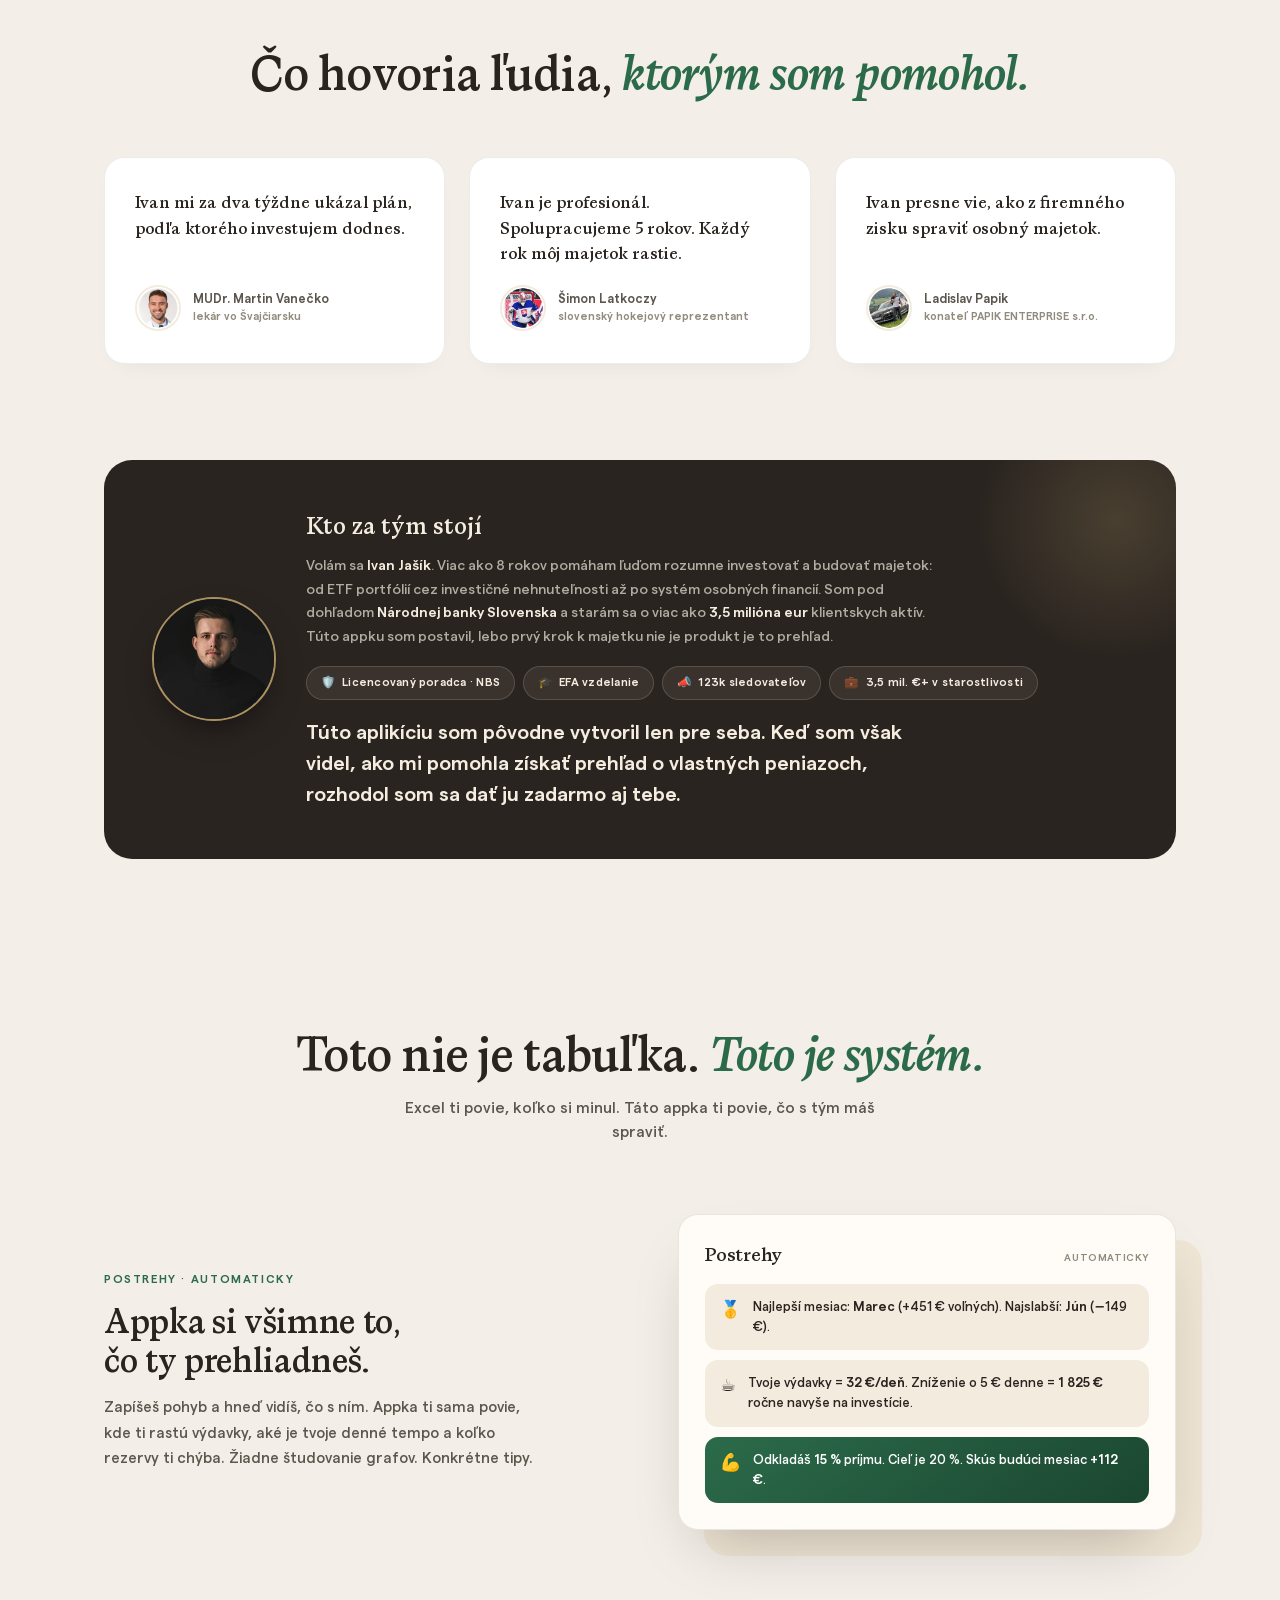
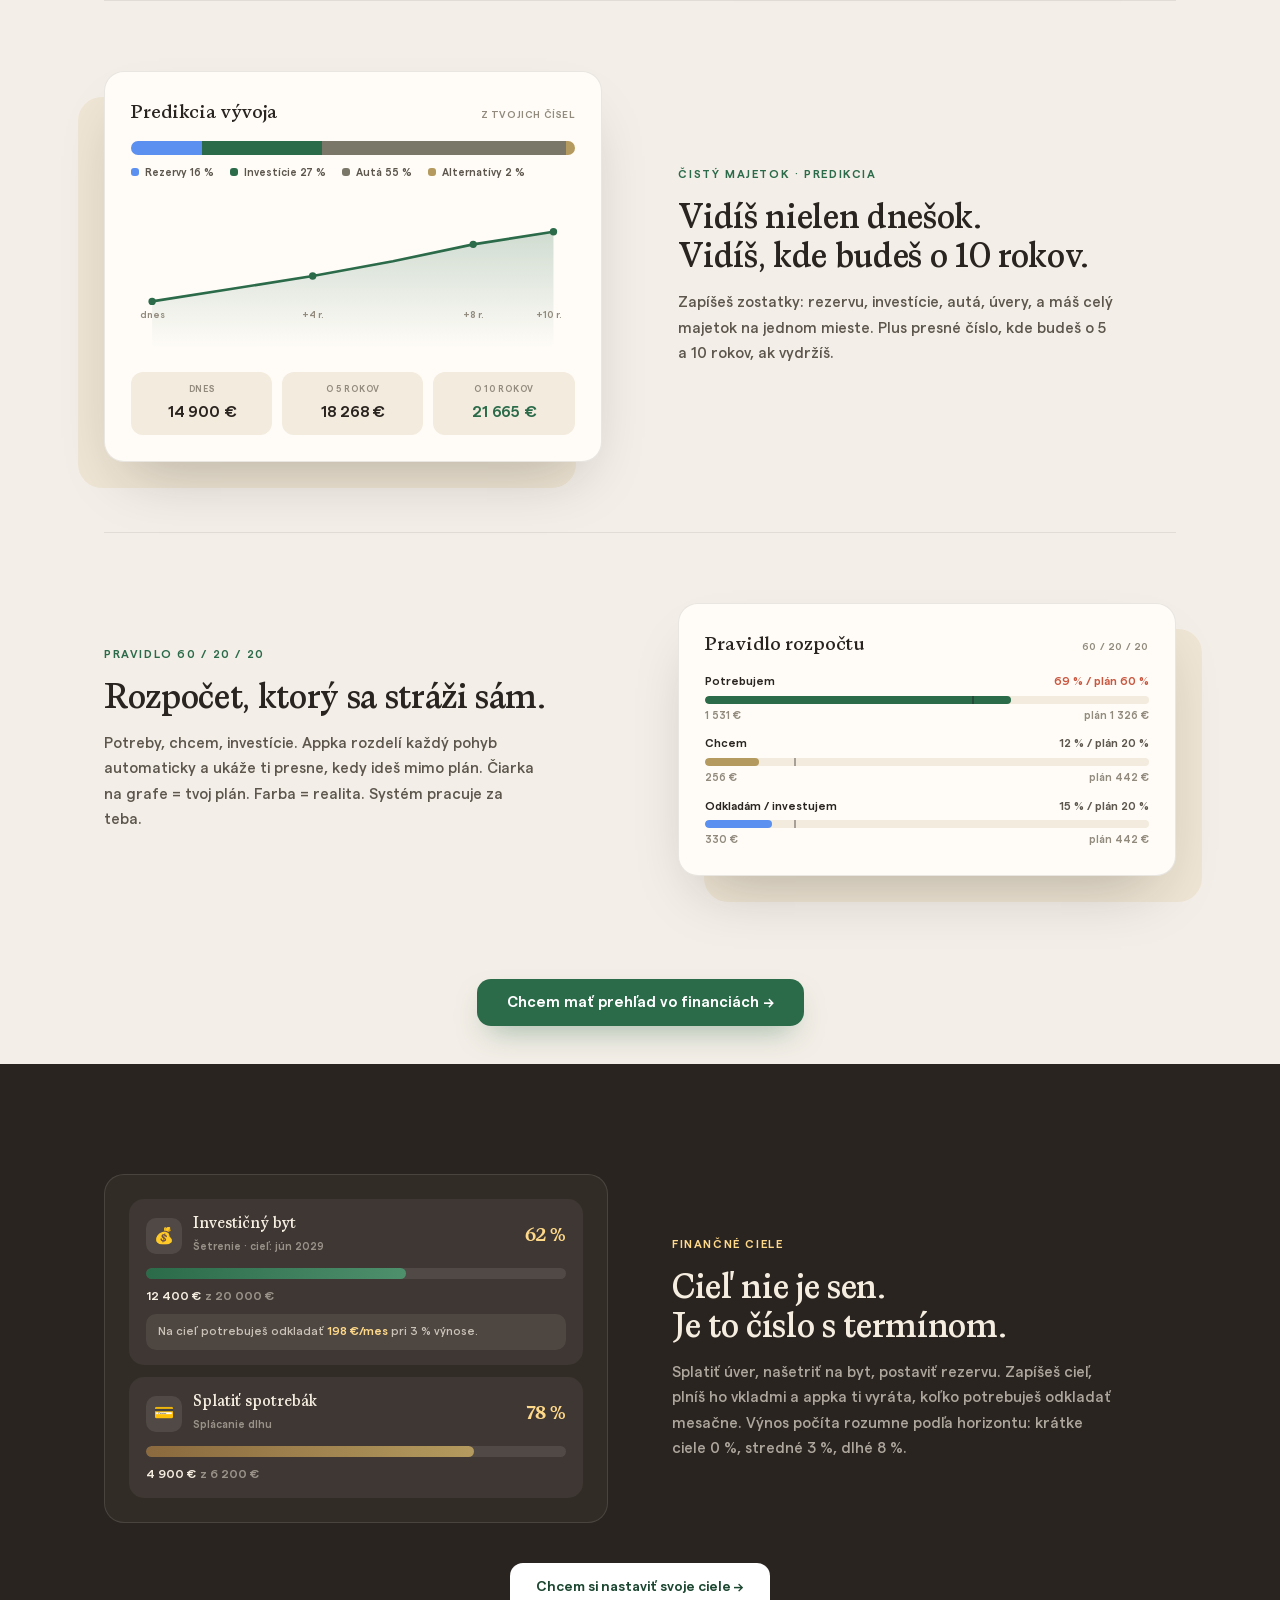
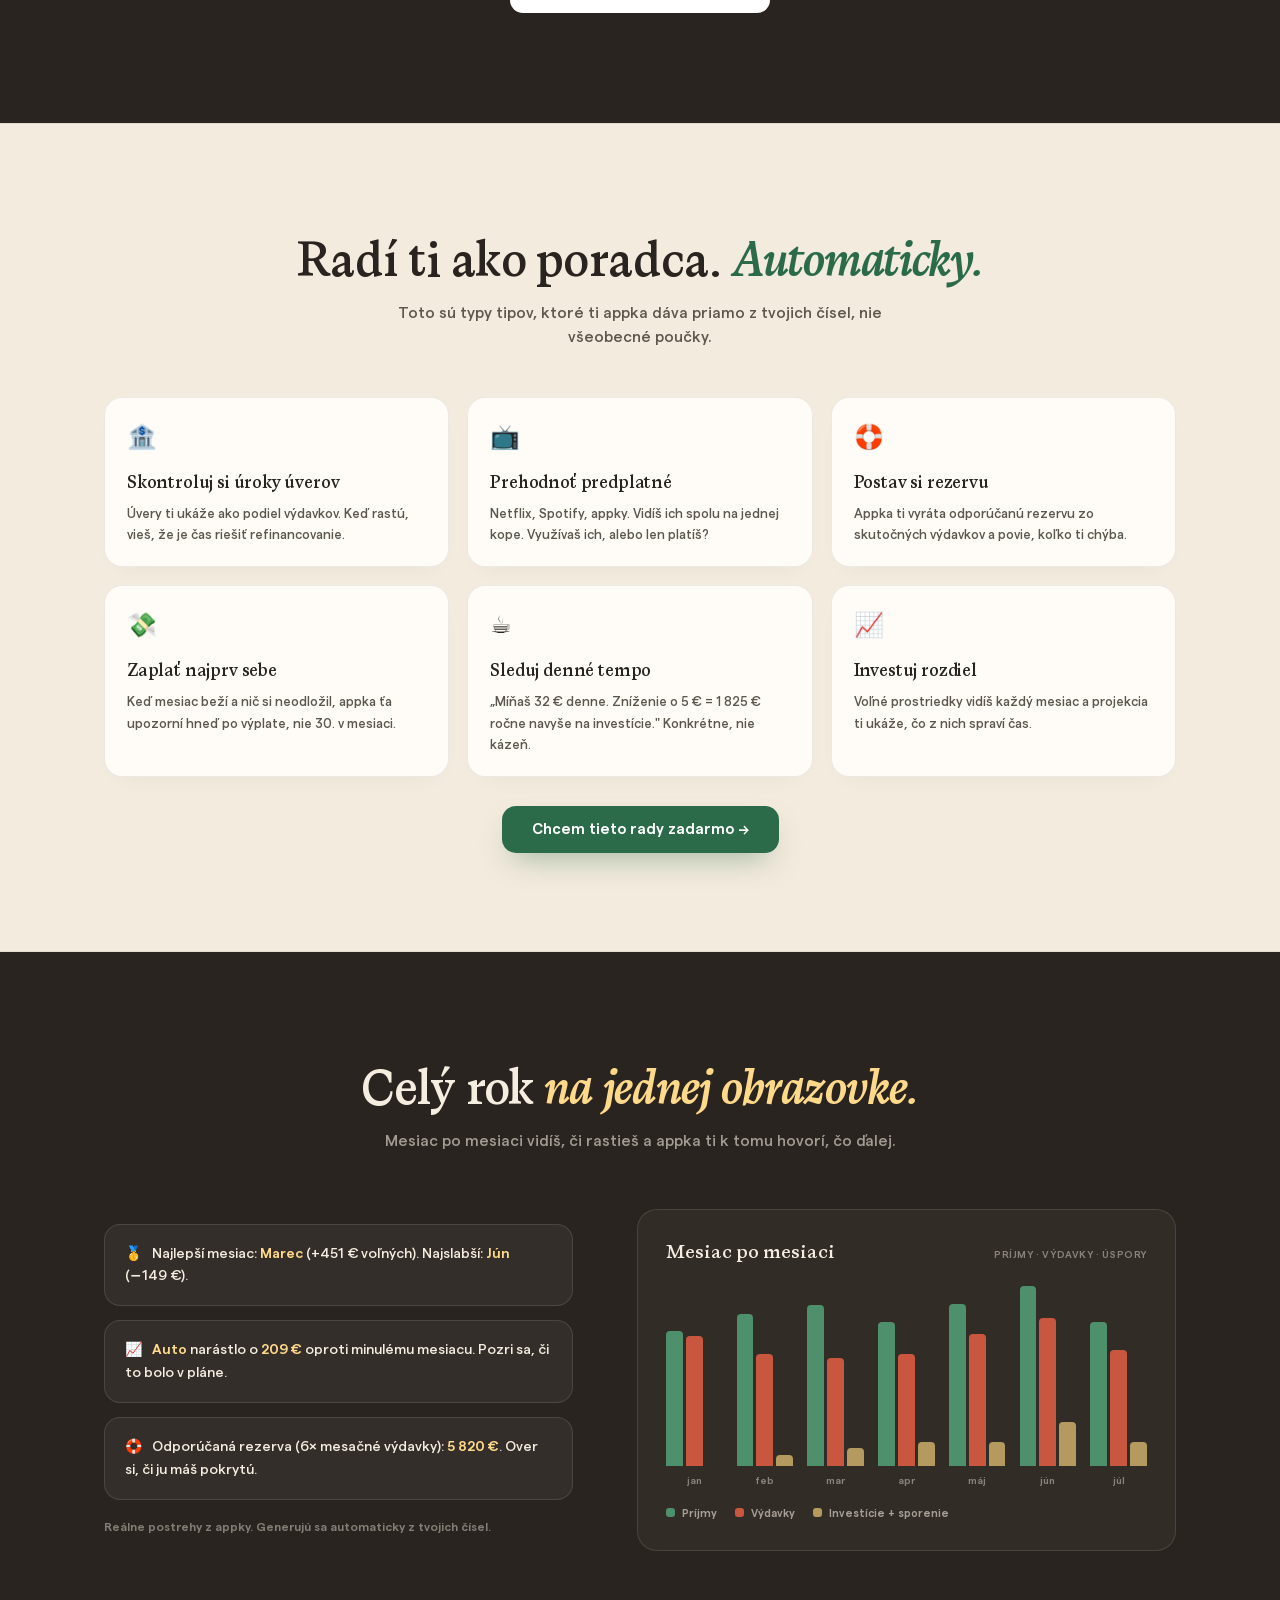
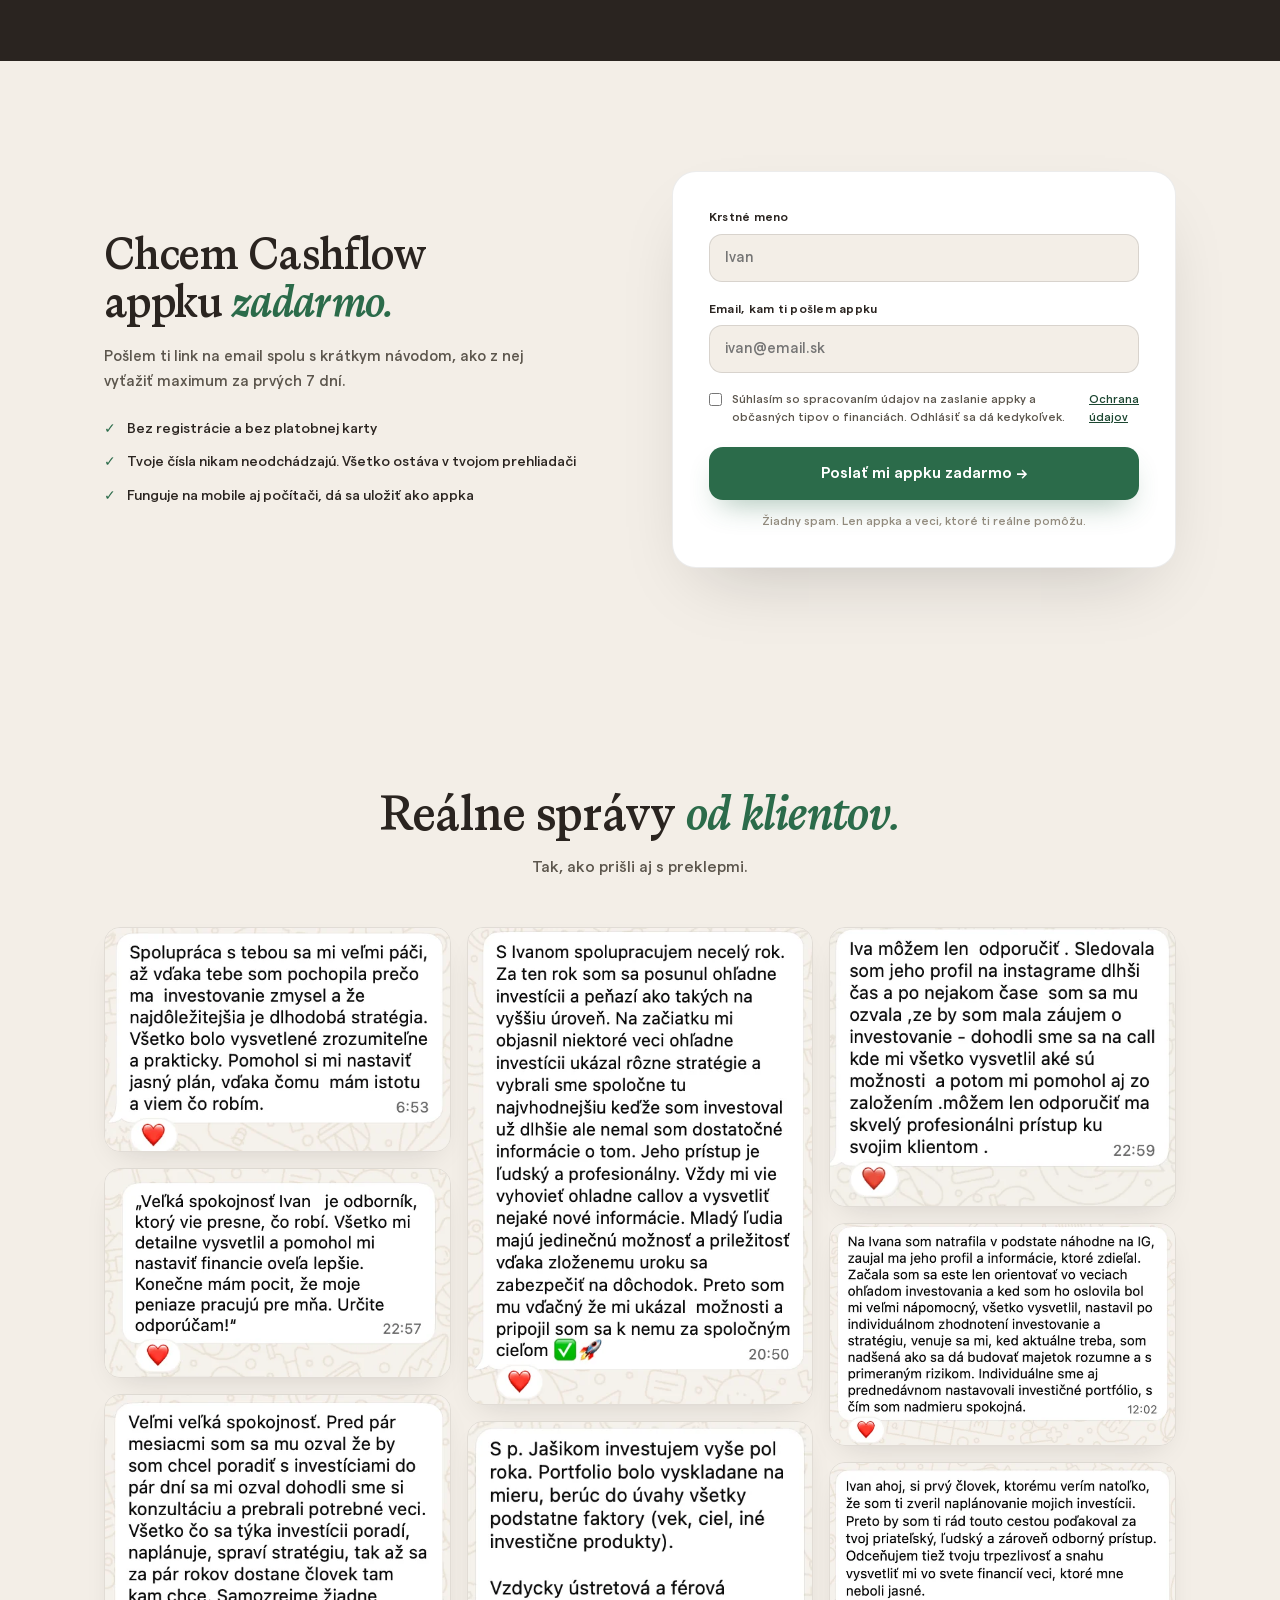
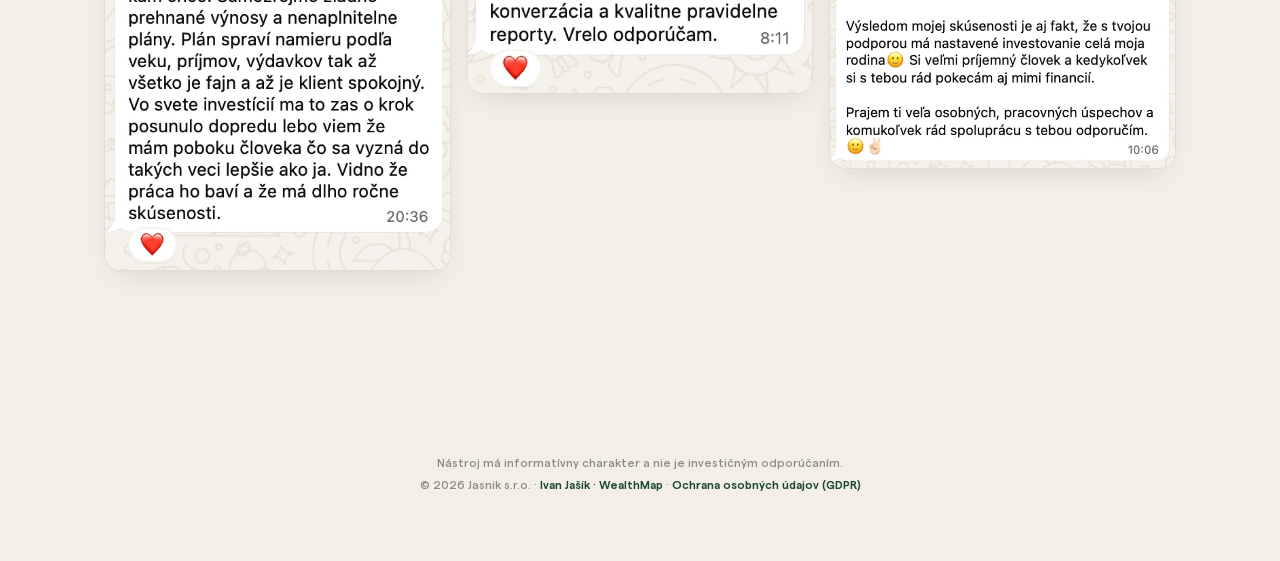
==== commit 68396d7e: "Zjemnenie textu o zdarma appke - menej bold a mensie Co-Authored-By: Claude Sonnet 5 <noreply@anthro" ====
--- a/index.html
+++ b/index.html
@@ -314,8 +314,8 @@
   .about h3{font-family:var(--ds);font-size:24px;font-weight:600;margin-bottom:10px}
   .about p{font-size:14px;font-weight:500;color:rgba(245,237,224,.68);line-height:1.7;max-width:640px}
   .about p b{color:#F5EDE0}
-  .about p.aboutgift{font-size:23px;font-weight:800;color:#F5EDE0;line-height:1.5;max-width:640px;margin-top:18px}
-  @media(max-width:680px){.about p.aboutgift{font-size:19px}}
+  .about p.aboutgift{font-size:20px;font-weight:700;color:#F5EDE0;line-height:1.55;max-width:640px;margin-top:18px}
+  @media(max-width:680px){.about p.aboutgift{font-size:17px}}
 
   footer{padding:36px 0 64px;text-align:center;font-size:11.5px;font-weight:600;color:var(--faint);line-height:1.9}
   footer a{color:var(--green-d);font-weight:800;text-decoration:none}
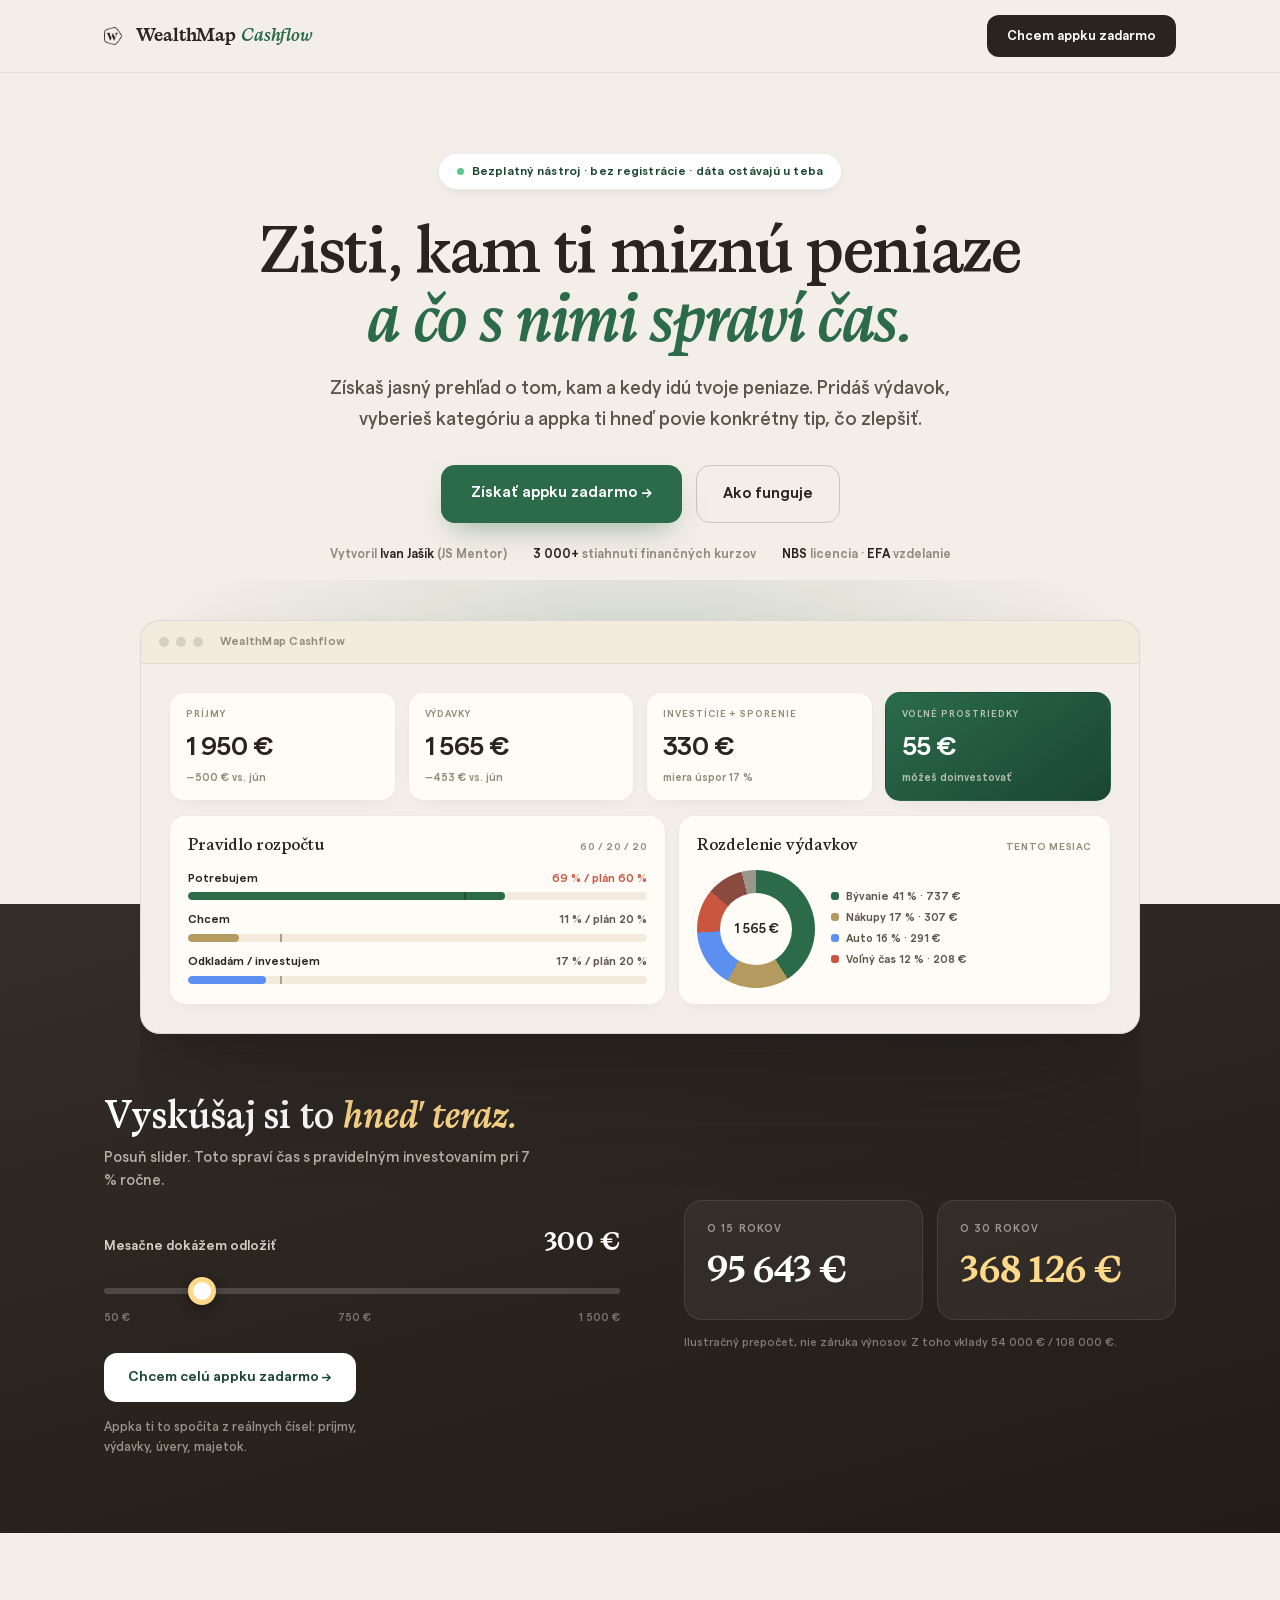
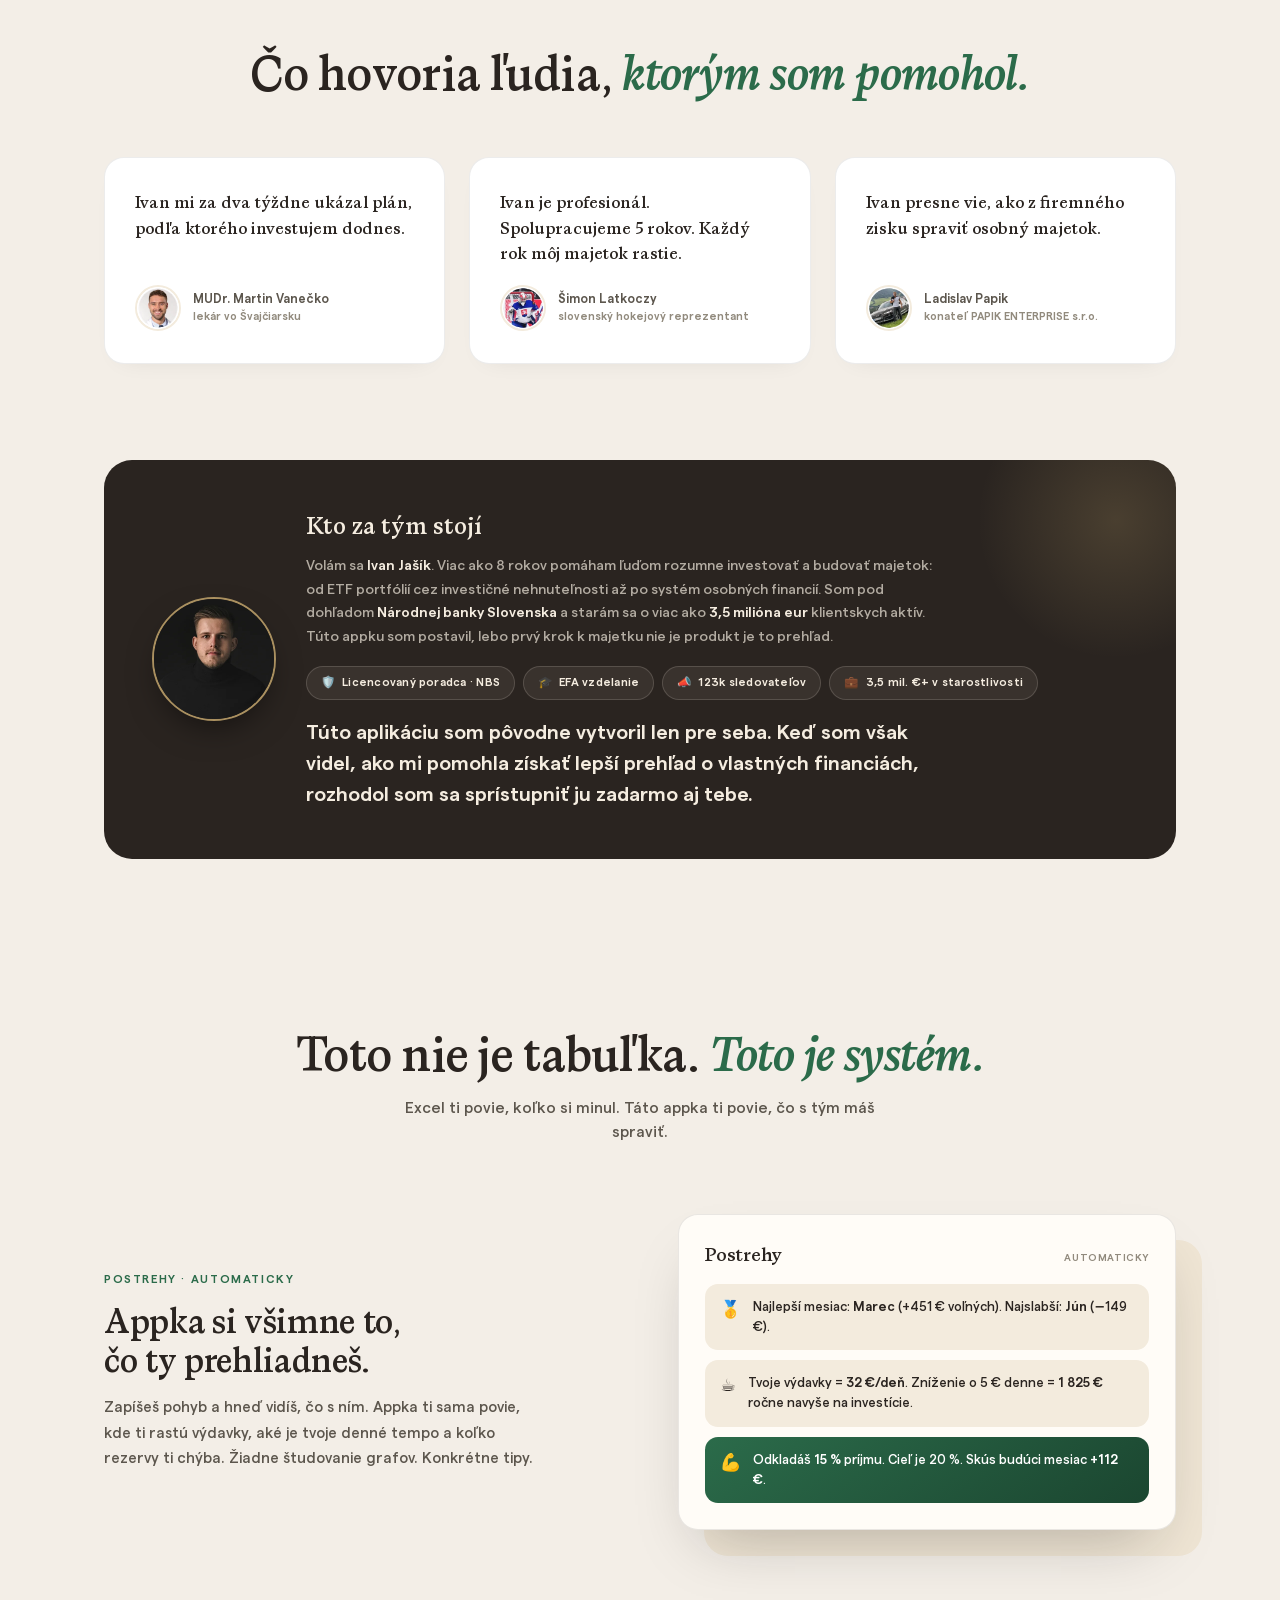
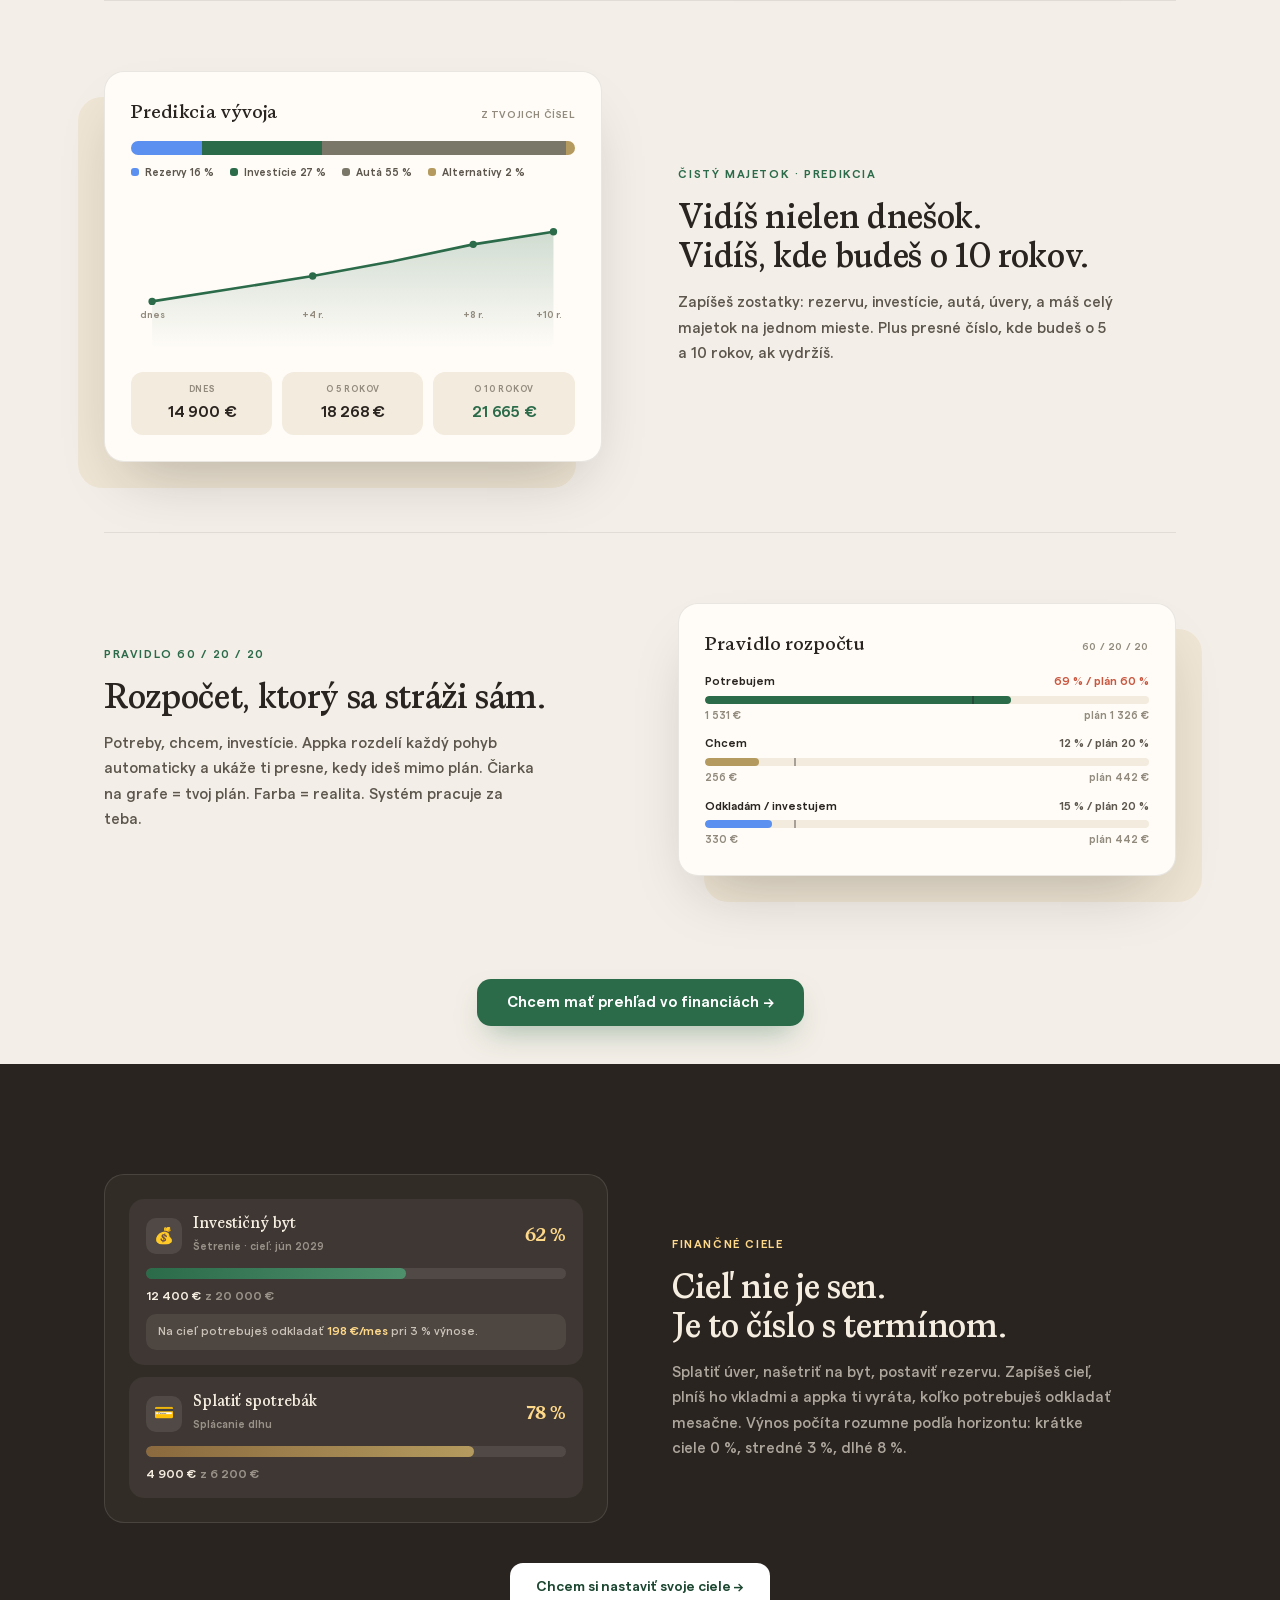
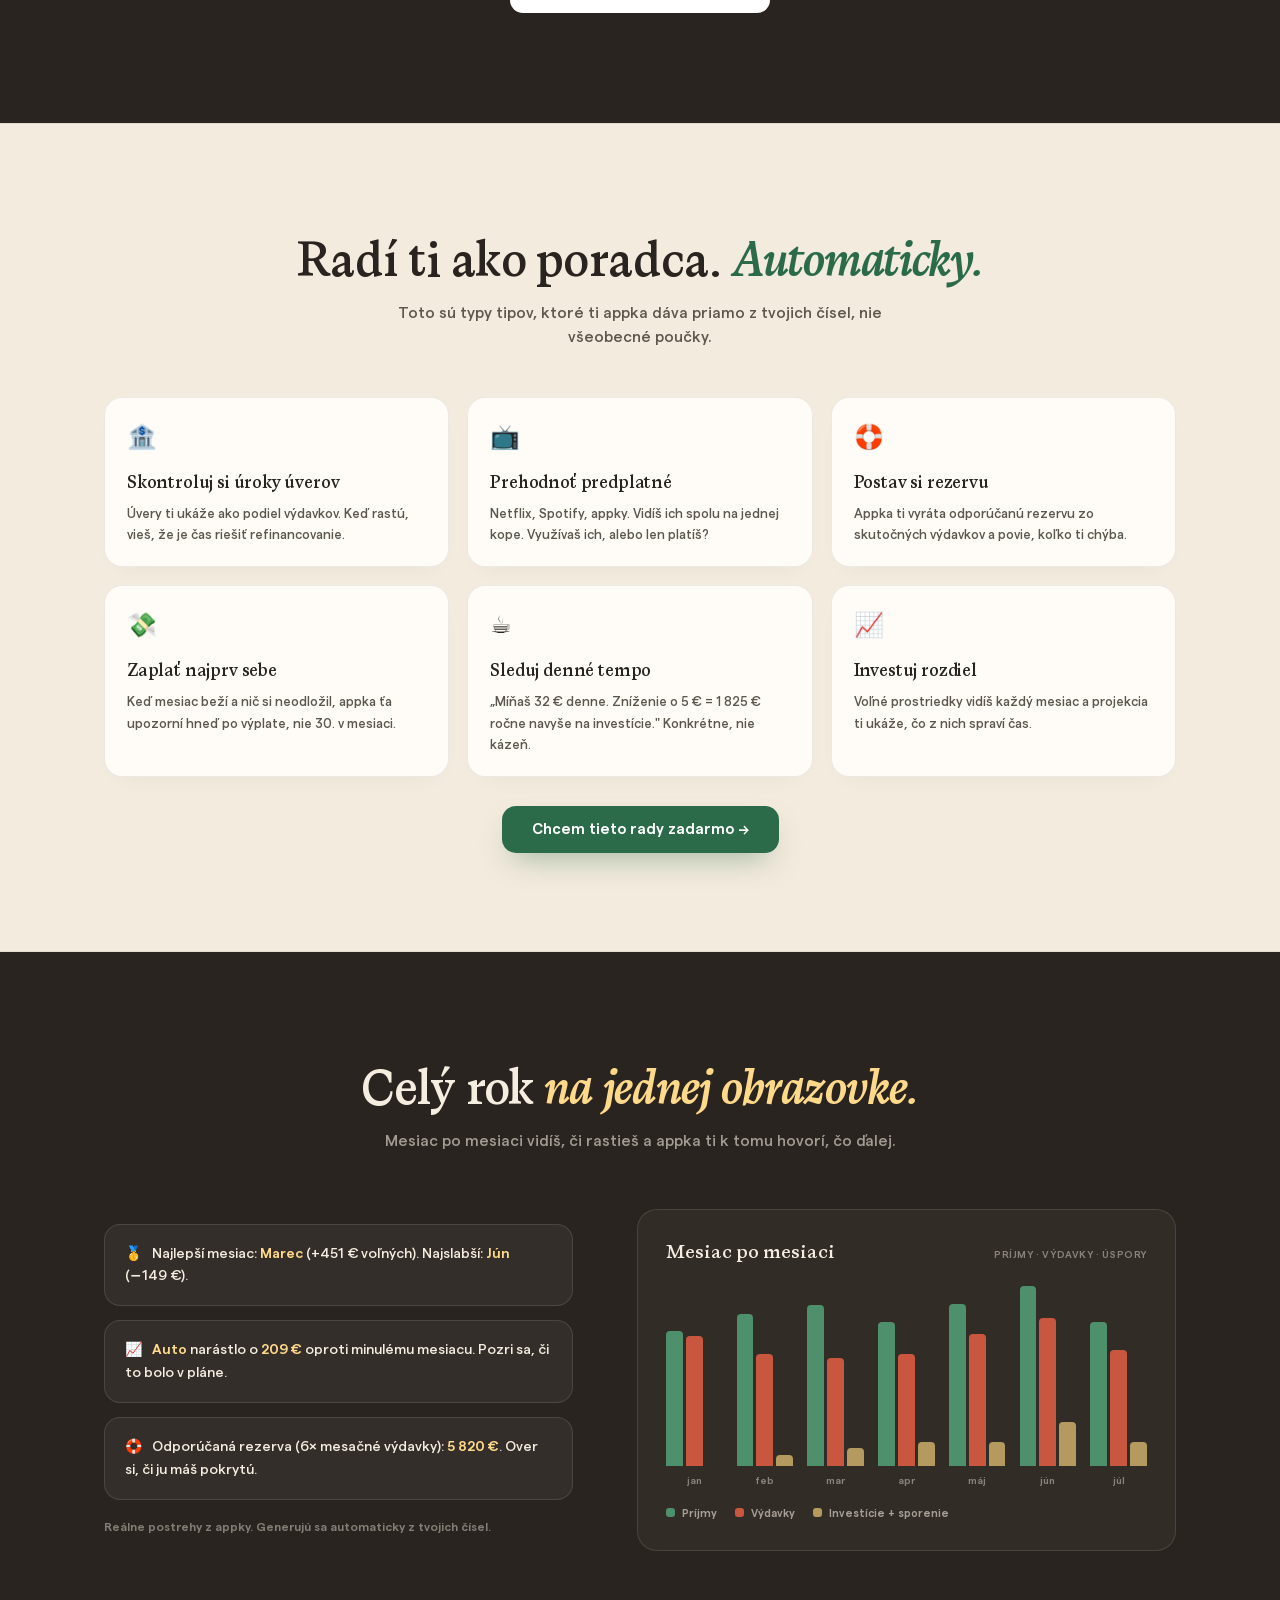
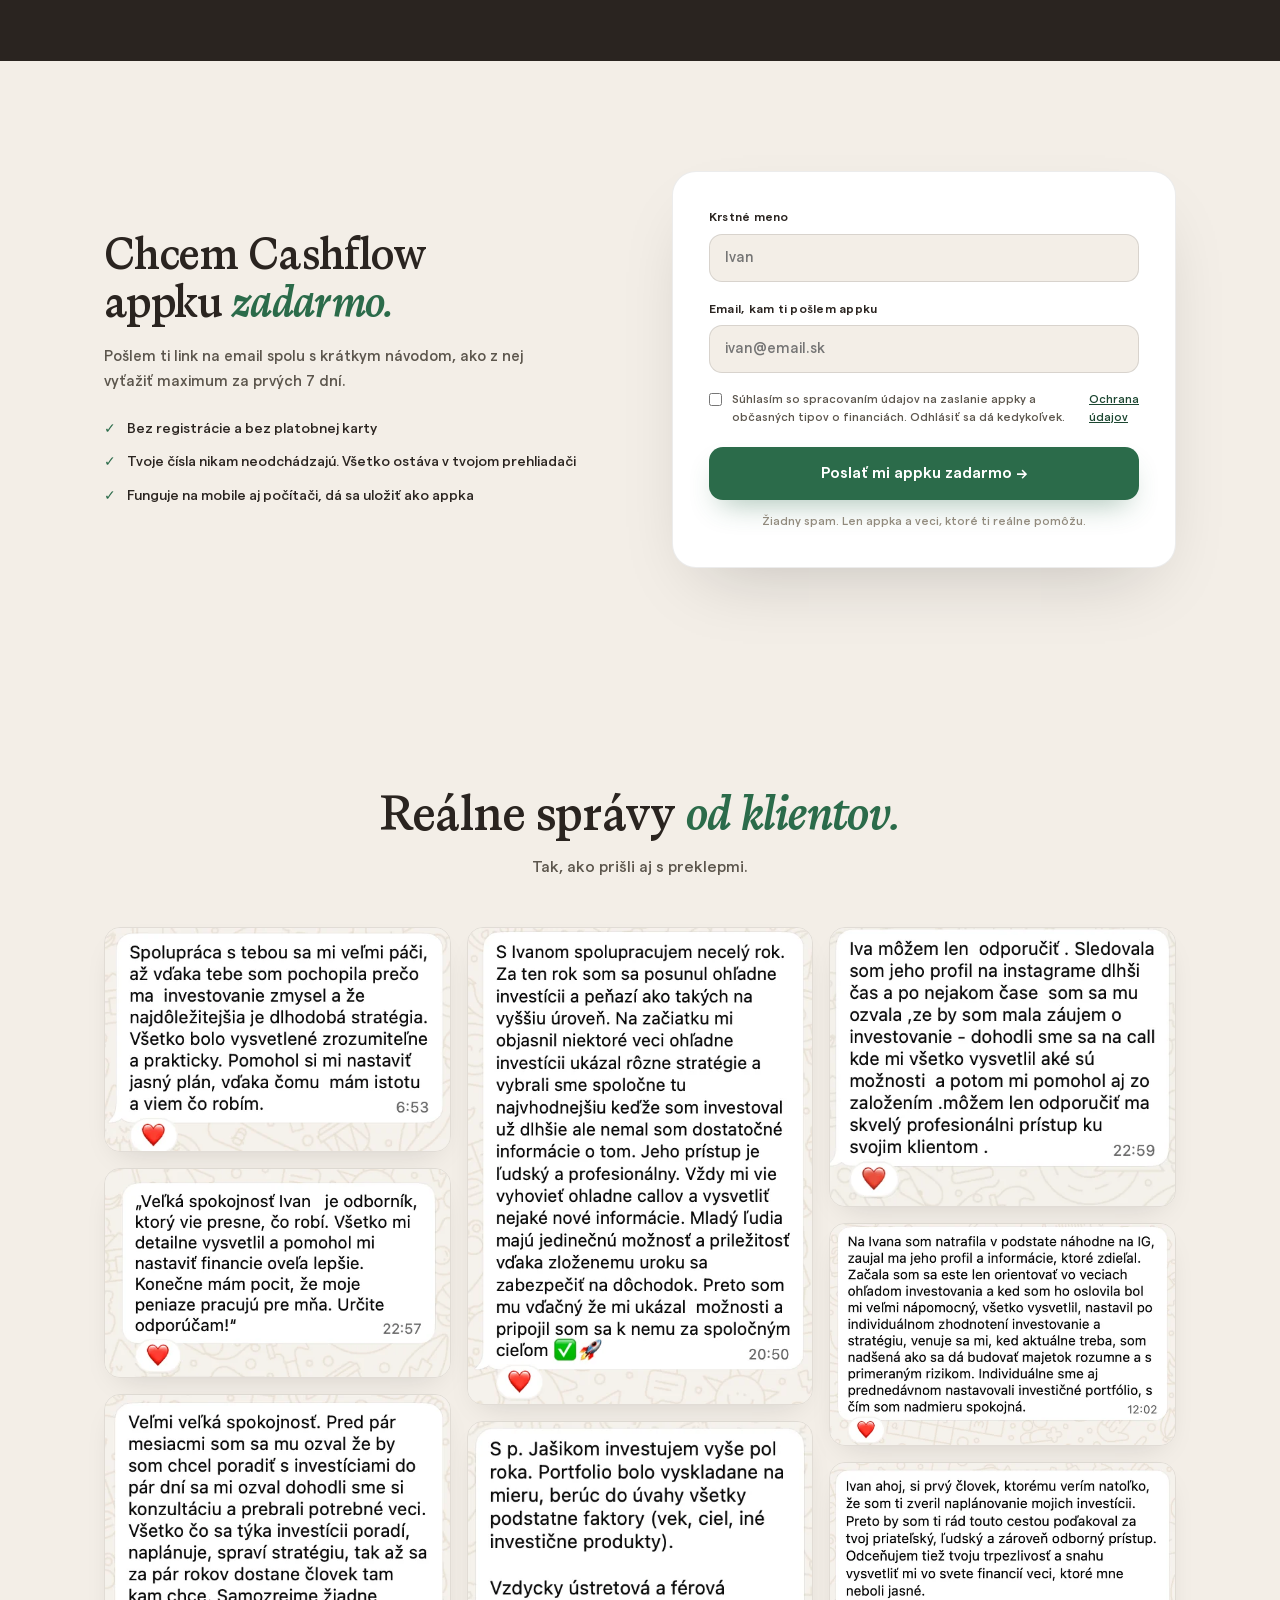
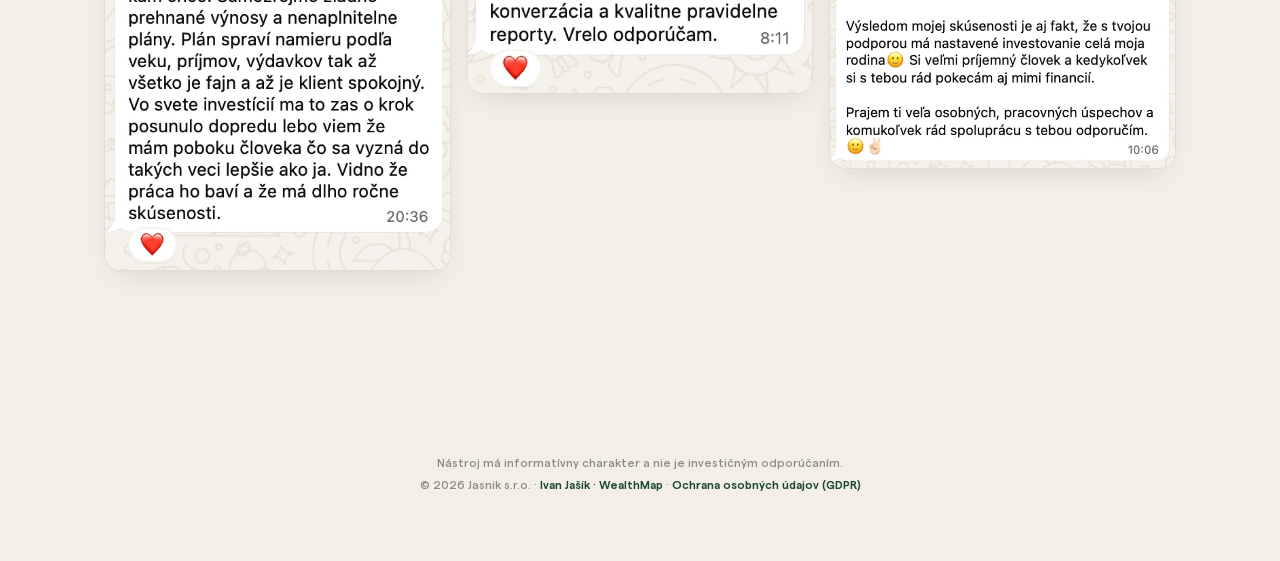
==== commit 6b7d6e85: "Gramaticka oprava textu o zdarma appke Co-Authored-By: Claude Sonnet 5 <noreply@anthropic.com> Claud" ====
--- a/index.html
+++ b/index.html
@@ -427,7 +427,7 @@
         <span class="cred"><i>📣</i> 123k sledovateľov</span>
         <span class="cred"><i>💼</i> 3,5 mil. €+ v starostlivosti</span>
       </div>
-      <p class="aboutgift">Túto aplikíciu som pôvodne vytvoril len pre seba. Keď som však videl, ako mi pomohla získať prehľad o vlastných peniazoch, rozhodol som sa dať ju zadarmo aj tebe.</p>
+      <p class="aboutgift">Túto aplikáciu som pôvodne vytvoril len pre seba. Keď som však videl, ako mi pomohla získať lepší prehľad o vlastných financiách, rozhodol som sa sprístupniť ju zadarmo aj tebe.</p>
     </div>
   </div>
 </div></section>
